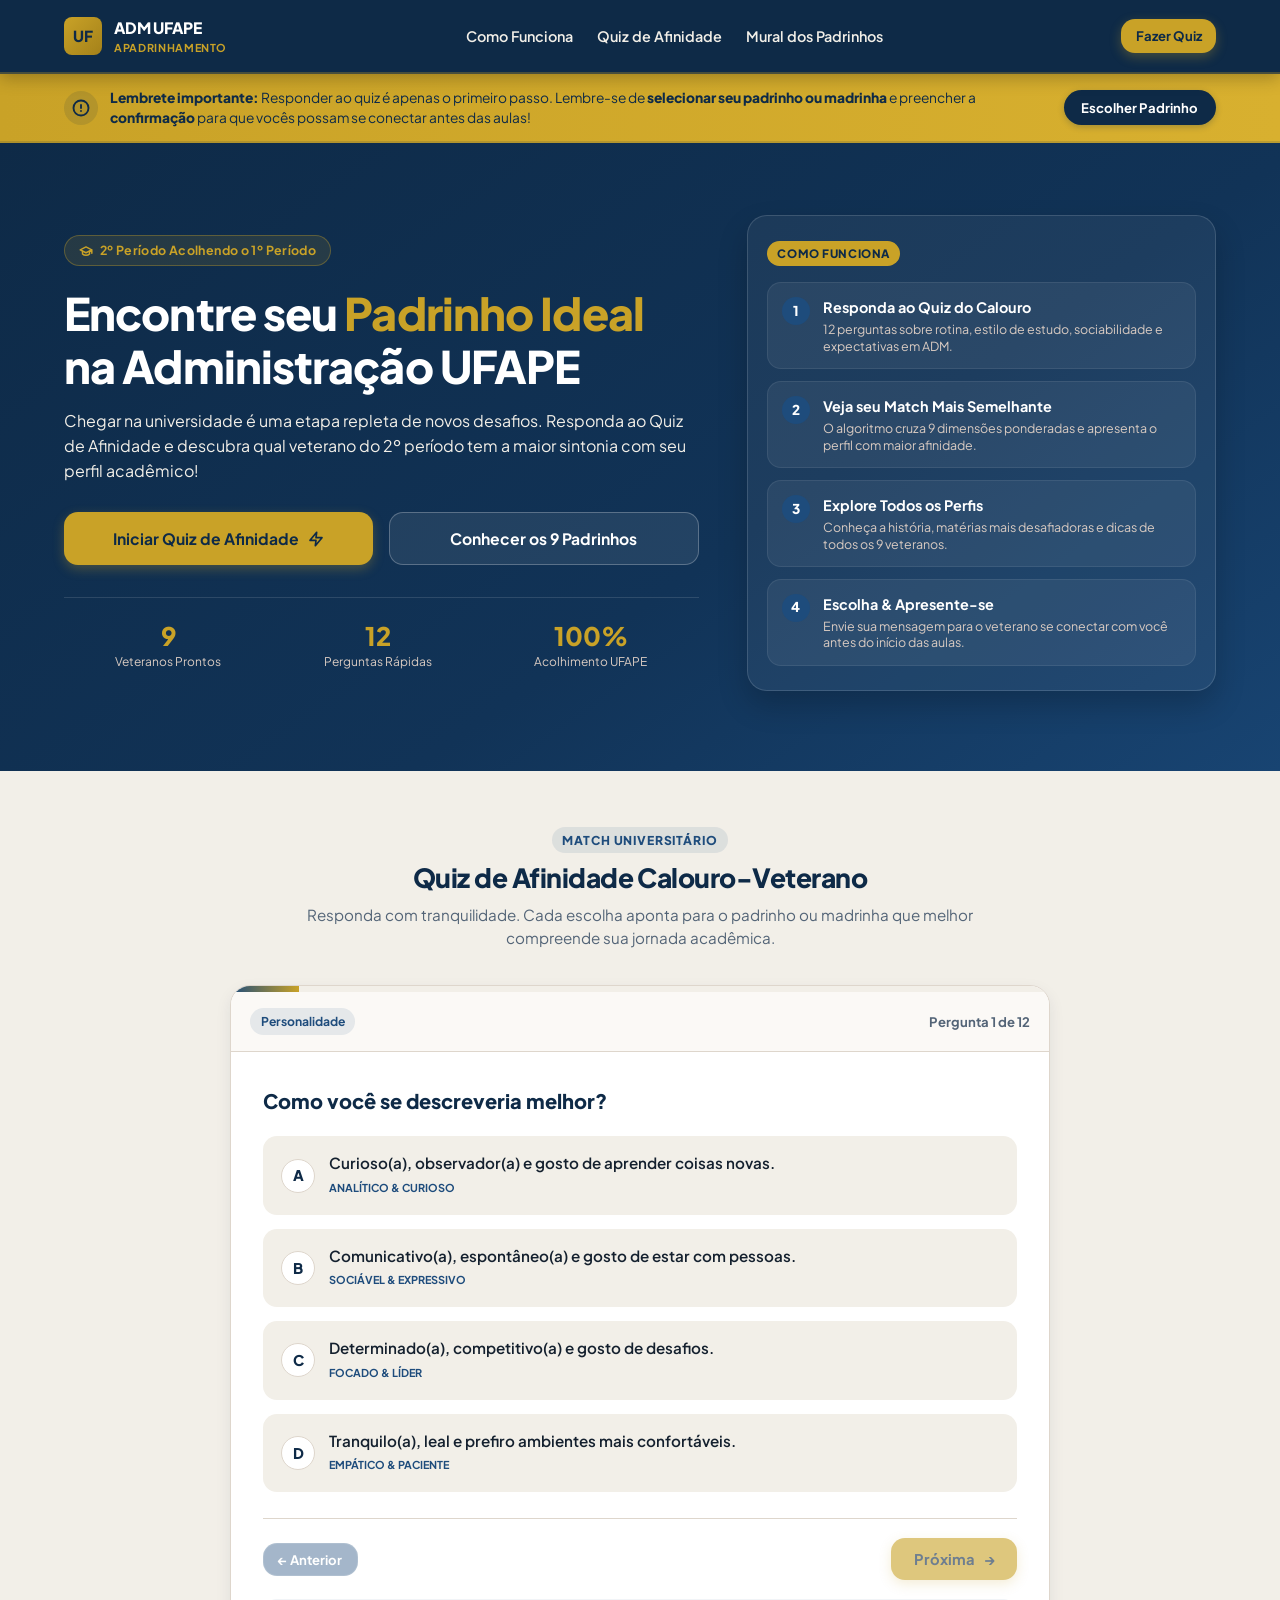
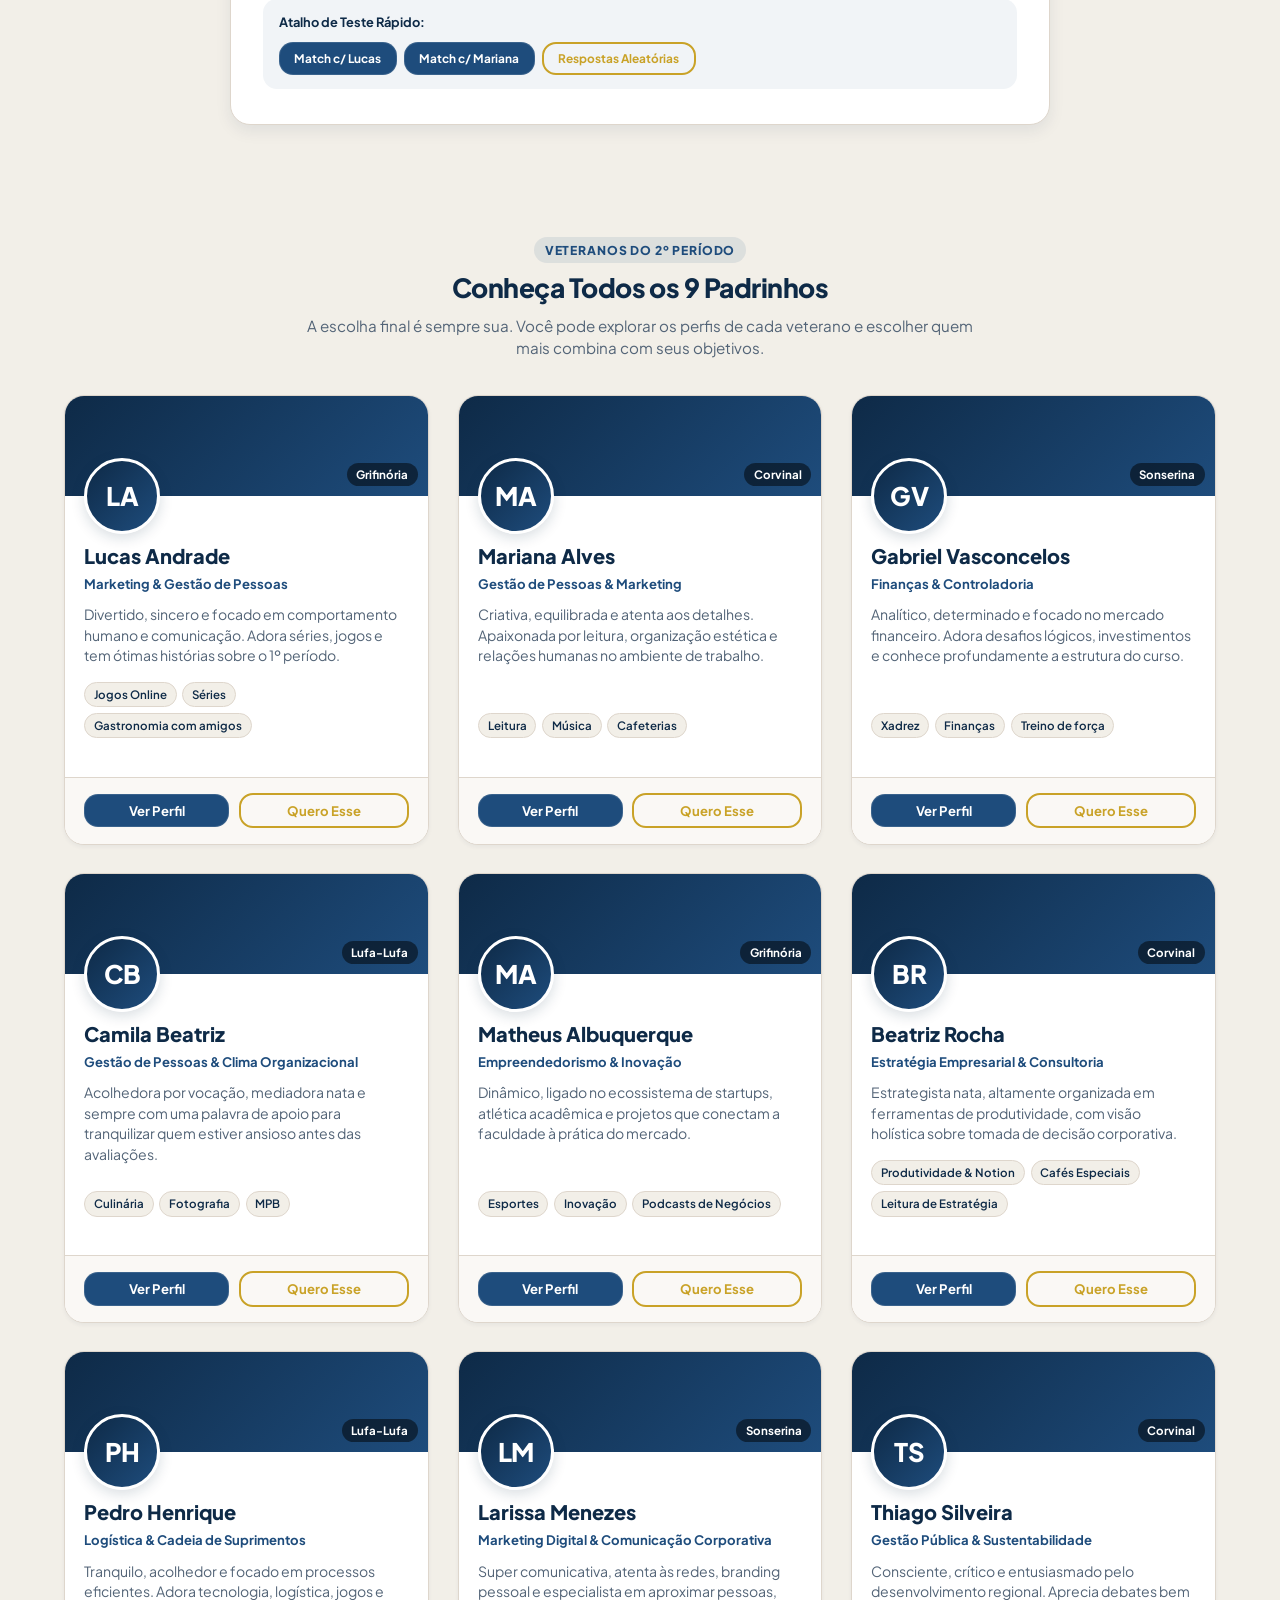
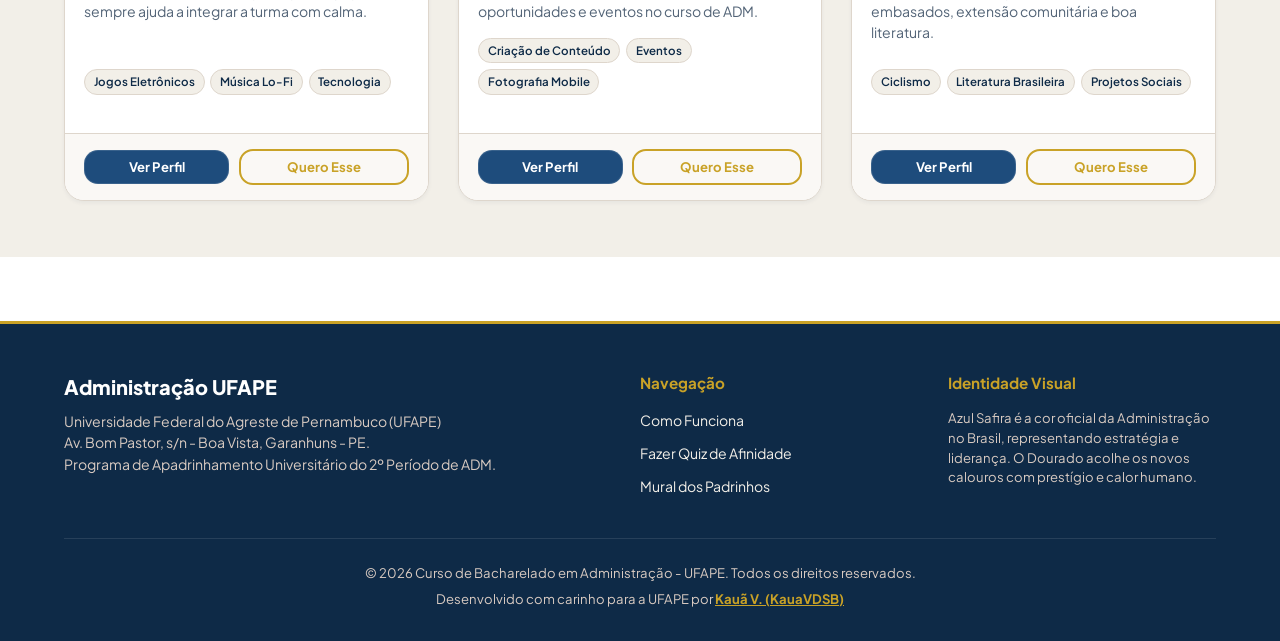
==== index.html @ 1abd284b "fix(frontend): corrigir import de dados, resiliência offline e inicialização do app" ====
<!DOCTYPE html>
<html lang="pt-BR">
<head>
  <meta charset="UTF-8">
  <meta name="viewport" content="width=device-width, initial-scale=1.0, maximum-scale=5.0">
  <title>Apadrinhamento Universitário | ADM UFAPE</title>
  
  <!-- Google Fonts: Plus Jakarta Sans -->
  <link rel="preconnect" href="https://fonts.googleapis.com">
  <link rel="preconnect" href="https://fonts.gstatic.com" crossorigin>
  <link href="https://fonts.googleapis.com/css2?family=Plus+Jakarta+Sans:wght@400;500;600;700;800&display=swap" rel="stylesheet">
  
  <!-- CSS Oficial Mobile First -->
  <link rel="stylesheet" href="css/styles.css">
  <link rel="icon" href="data:image/svg+xml,<svg xmlns=%22http://www.w3.org/2000/svg%22 viewBox=%220 0 100 100%22><circle cx=%2250%22 cy=%2250%22 r=%2245%22 fill=%22%230E2A47%22/><text x=%2250%22 y=%2260%22 font-family=%22sans-serif%22 font-size=%2238%22 font-weight=%22bold%22 fill=%22%23C9A227%22 text-anchor=%22middle%22>ADM</text></svg>">
</head>
<body>

  <!-- =========================================================================
       HEADER / NAVBAR
       ========================================================================= -->
  <header class="site-header">
    <div class="container navbar">
      <div class="brand-container">
        <div class="brand-badge">UF</div>
        <div class="brand-info">
          <span class="brand-title">ADM UFAPE</span>
          <span class="brand-tag">Apadrinhamento</span>
        </div>
      </div>

      <ul class="nav-links">
        <li><a href="#como-funciona" class="nav-link">Como Funciona</a></li>
        <li><a href="#quiz-section" class="nav-link">Quiz de Afinidade</a></li>
        <li><a href="#mural-padrinhos" class="nav-link">Mural dos Padrinhos</a></li>
      </ul>

      <div class="nav-actions">
        <a href="#quiz-section" class="btn btn-primary btn-sm">Fazer Quiz</a>
      </div>
    </div>
  </header>

  <!-- =========================================================================
       LEMBRETE IMPORTANTE NO INÍCIO DO SITE
       ========================================================================= -->
  <aside class="calouro-reminder-bar" aria-label="Lembrete importante">
    <div class="container reminder-container">
      <div class="reminder-content-group">
        <div class="reminder-icon-badge">
          <svg width="18" height="18" viewBox="0 0 24 24" fill="none" stroke="currentColor" stroke-width="2.5" stroke-linecap="round" stroke-linejoin="round"><circle cx="12" cy="12" r="10"/><line x1="12" y1="8" x2="12" y2="12"/><line x1="12" y1="16" x2="12.01" y2="16"/></svg>
        </div>
        <div class="reminder-text">
          <strong>Lembrete importante:</strong> Responder ao quiz é apenas o primeiro passo. Lembre-se de <strong>selecionar seu padrinho ou madrinha</strong> e preencher a <strong>confirmação</strong> para que vocês possam se conectar antes das aulas!
        </div>
      </div>
      <a href="#mural-padrinhos" class="reminder-action-btn">Escolher Padrinho</a>
    </div>
  </aside>

  <!-- =========================================================================
       HERO SECTION
       ========================================================================= -->
  <section class="hero-section" id="como-funciona">
    <div class="container hero-grid">
      <div class="hero-content">
        <div class="hero-pill">
          <svg width="14" height="14" viewBox="0 0 24 24" fill="none" stroke="currentColor" stroke-width="2.5" stroke-linecap="round" stroke-linejoin="round"><path d="M22 10v6M2 10l10-5 10 5-10 5z"/><path d="M6 12v5c3 3 9 3 12 0v-5"/></svg>
          <span>2º Período Acolhendo o 1º Período</span>
        </div>

        <!-- Banner com respiro quando houver padrinho selecionado -->
        <div id="hero-selected-banner" class="hero-selected-banner">
          <div class="hero-selected-info">
            <div id="hero-selected-avatar" class="monogram-avatar avatar-mini">LA</div>
            <div class="hero-selected-text">
              Padrinho Escolhido: <strong id="hero-selected-name">Lucas Andrade</strong>
            </div>
          </div>
          <a href="#selection-section" id="btn-hero-view-presentation" class="btn btn-sm btn-primary">Ver Apresentação</a>
        </div>

        <h1 class="hero-title">
          Encontre seu <span class="text-gold">Padrinho Ideal</span> na Administração UFAPE
        </h1>
        <p class="hero-subtitle">
          Chegar na universidade é uma etapa repleta de novos desafios. Responda ao Quiz de Afinidade e descubra qual veterano do 2º período tem a maior sintonia com seu perfil acadêmico!
        </p>

        <div class="hero-ctas">
          <a href="#quiz-section" class="btn btn-primary btn-lg btn-block-mobile">
            <span>Iniciar Quiz de Afinidade</span>
            <svg width="16" height="16" viewBox="0 0 24 24" fill="none" stroke="currentColor" stroke-width="2.5" stroke-linecap="round" stroke-linejoin="round"><polygon points="13 2 3 14 12 14 11 22 21 10 12 10 13 2"/></svg>
          </a>
          <a href="#mural-padrinhos" class="btn btn-ghost-white btn-lg btn-block-mobile">
            <span>Conhecer os 9 Padrinhos</span>
          </a>
        </div>

        <div class="hero-stats">
          <div class="stat-item">
            <span class="stat-value">9</span>
            <span class="stat-label">Veteranos Prontos</span>
          </div>
          <div class="stat-item">
            <span class="stat-value">12</span>
            <span class="stat-label">Perguntas Rápidas</span>
          </div>
          <div class="stat-item">
            <span class="stat-value">100%</span>
            <span class="stat-label">Acolhimento UFAPE</span>
          </div>
        </div>
      </div>

      <!-- Card Visual Interativo com círculos perfeitos -->
      <div class="hero-visual-card">
        <div class="visual-badge">Como Funciona</div>

        <div class="step-card-mini">
          <div class="step-num">1</div>
          <div class="step-info">
            <h4>Responda ao Quiz do Calouro</h4>
            <p>12 perguntas sobre rotina, estilo de estudo, sociabilidade e expectativas em ADM.</p>
          </div>
        </div>

        <div class="step-card-mini">
          <div class="step-num">2</div>
          <div class="step-info">
            <h4>Veja seu Match Mais Semelhante</h4>
            <p>O algoritmo cruza 9 dimensões ponderadas e apresenta o perfil com maior afinidade.</p>
          </div>
        </div>

        <div class="step-card-mini">
          <div class="step-num">3</div>
          <div class="step-info">
            <h4>Explore Todos os Perfis</h4>
            <p>Conheça a história, matérias mais desafiadoras e dicas de todos os 9 veteranos.</p>
          </div>
        </div>

        <div class="step-card-mini">
          <div class="step-num">4</div>
          <div class="step-info">
            <h4>Escolha & Apresente-se</h4>
            <p>Envie sua mensagem para o veterano se conectar com você antes do início das aulas.</p>
          </div>
        </div>
      </div>
    </div>
  </section>

  <!-- =========================================================================
       QUIZ SECTION
       ========================================================================= -->
  <section class="section bg-swan" id="quiz-section">
    <div class="container">
      <div class="section-header">
        <span class="section-tag">Match Universitário</span>
        <h2 class="section-title">Quiz de Afinidade Calouro-Veterano</h2>
        <p class="section-desc">
          Responda com tranquilidade. Cada escolha aponta para o padrinho ou madrinha que melhor compreende sua jornada acadêmica.
        </p>
      </div>

      <div class="quiz-wrapper">
        <!-- Barra de Progresso -->
        <div class="quiz-progress-bar">
          <div id="quiz-progress-fill" class="quiz-progress-fill"></div>
        </div>

        <div class="quiz-header-bar">
          <div id="quiz-category-tag" class="quiz-category-tag">Categoria</div>
          <div id="quiz-step-counter" class="quiz-step-counter">Pergunta 1 de 12</div>
        </div>

        <div class="quiz-body">
          <h3 id="quiz-question-title" class="quiz-question-title">Carregando pergunta...</h3>

          <div id="quiz-options-grid" class="quiz-options-grid">
            <!-- As opções de A a F são injetadas dinamicamente -->
          </div>

          <div class="quiz-footer">
            <button id="btn-prev-question" class="btn btn-secondary btn-sm" disabled>
              ← Anterior
            </button>
            <button id="btn-next-question" class="btn btn-primary" disabled>
              <span>Próxima</span> →
            </button>
          </div>

          <!-- Barra de Atalho / Demonstração Rápida para o Protótipo -->
          <div class="quiz-demo-helper">
            <div style="font-weight: 700; color: var(--royal-navy);">Atalho de Teste Rápido:</div>
            <div style="display: flex; gap: 0.45rem; flex-wrap: wrap;">
              <button id="demo-lucas-btn" class="btn btn-secondary btn-sm" style="font-size: 0.74rem;">
                Match c/ Lucas
              </button>
              <button id="demo-mariana-btn" class="btn btn-secondary btn-sm" style="font-size: 0.74rem;">
                Match c/ Mariana
              </button>
              <button id="demo-random-btn" class="btn btn-outline btn-sm" style="font-size: 0.74rem;">
                Respostas Aleatórias
              </button>
            </div>
          </div>
        </div>
      </div>
    </div>
  </section>

  <!-- =========================================================================
       MATCH RESULT SECTION (CORRIGIDO PARA NÃO VAZAR NO MOBILE)
       ========================================================================= -->
  <section class="section bg-white match-result-container" id="match-result-section">
    <div class="container">
      <div class="section-header">
        <span class="section-tag" style="background-color: rgba(201, 162, 39, 0.15); color: #9c7a10;">
          Resultado do Quiz
        </span>
        <h2 class="section-title">Seu Padrinho Ideal</h2>
        <p class="section-desc">
          Veterano com maior índice de afinidade calculado com base nas suas respostas!
        </p>
      </div>

      <!-- Card do Campeão de Match -->
      <div class="match-champion-card">
        <div class="champion-crown-badge">
          <svg width="14" height="14" viewBox="0 0 24 24" fill="none" stroke="currentColor" stroke-width="2.5" stroke-linecap="round" stroke-linejoin="round"><path d="M2 4l3 12h14l3-12-6 7-4-7-4 7-6-7zm3 16h14"/></svg>
          <span>Maior Afinidade</span>
        </div>

        <div class="champion-grid">
          <div class="champion-photo-col">
            <!-- Monograma com Iniciais e Círculo Perfeito -->
            <div id="champion-avatar-initials" class="monogram-avatar avatar-champion">
              LA
            </div>
            <div id="champion-hogwarts" class="champion-hogwarts-badge">Grifinória</div>
          </div>

          <div class="champion-details-col">
            <div class="match-score-badge">
              <span>Compatibilidade:</span>
              <span id="champion-score">94%</span>
            </div>
            <h3 id="champion-name" class="champion-name">Lucas Andrade</h3>
            <div id="champion-focus" class="champion-focus">Marketing & Gestão de Pessoas</div>

            <div id="champion-quote" class="champion-quote">
              "Frase marcante do padrinho sobre a vida universitária."
            </div>

            <div style="font-size: 0.9rem; font-weight: 800; color: var(--royal-navy); margin-bottom: 0.6rem; align-self: flex-start;">
              Pontos em comum identificados:
            </div>
            <ul id="affinity-reasons-list" class="affinity-reasons-list">
              <!-- Preenchido via JS -->
            </ul>

            <div class="champion-actions">
              <button id="btn-champion-choose" class="btn btn-primary btn-lg btn-block-mobile">
                <span>Escolher como Meu Padrinho</span>
                <svg width="16" height="16" viewBox="0 0 24 24" fill="none" stroke="currentColor" stroke-width="2.5" stroke-linecap="round" stroke-linejoin="round"><path d="M16 21v-2a4 4 0 0 0-4-4H6a4 4 0 0 0-4 4v2"/><circle cx="9" cy="7" r="4"/><path d="M22 21v-2a4 4 0 0 0-3-3.87"/><path d="M16 3.13a4 4 0 0 1 0 7.75"/></svg>
              </button>
              <button id="btn-champion-profile" class="btn btn-secondary btn-lg btn-block-mobile">
                <span>Ver Perfil</span>
                <svg width="16" height="16" viewBox="0 0 24 24" fill="none" stroke="currentColor" stroke-width="2.5" stroke-linecap="round" stroke-linejoin="round"><circle cx="11" cy="11" r="8"/><line x1="21" y1="21" x2="16.65" y2="16.65"/></svg>
              </button>
              <a href="#mural-padrinhos" class="btn btn-outline btn-lg btn-block-mobile">
                <span>Ver Outros Padrinhos</span>
              </a>
            </div>
          </div>
        </div>
      </div>

      <!-- Mini Ranking dos Outros Veteranos -->
      <div style="max-width: 820px; margin: 0 auto; background: var(--swan-offwhite); padding: 1.5rem 1.2rem; border-radius: var(--radius-lg); border: 1px solid var(--border-subtle);">
        <div style="display: flex; align-items: center; justify-content: space-between; margin-bottom: 1rem; flex-wrap: wrap; gap: 0.5rem;">
          <h4 style="font-size: 1rem; font-weight: 800; color: var(--royal-navy);">
            Outros Veteranos Compatíveis:
          </h4>
          <button id="btn-reset-quiz" class="btn btn-sm btn-outline" style="font-size: 0.78rem;">
            Refazer Quiz
          </button>
        </div>
        <div id="mini-ranking-list">
          <!-- Preenchido via JS -->
        </div>
      </div>
    </div>
  </section>

  <!-- =========================================================================
       MURAL DE TODOS OS 9 PADRINHOS
       ========================================================================= -->
  <section class="section padrinhos-directory-section" id="mural-padrinhos">
    <div class="container">
      <div class="section-header">
        <span class="section-tag">Veteranos do 2º Período</span>
        <h2 class="section-title">Conheça Todos os 9 Padrinhos</h2>
        <p class="section-desc">
          A escolha final é sempre sua. Você pode explorar os perfis de cada veterano e escolher quem mais combina com seus objetivos.
        </p>
      </div>

      <!-- Grid dos Padrinhos -->
      <div id="padrinhos-grid" class="padrinhos-grid">
        <!-- Renderizado dinamicamente pelo JS -->
      </div>
    </div>
  </section>

  <!-- =========================================================================
       SELEÇÃO & APRESENTAÇÃO DO CALOURO (FORMULÁRIO SEM CONFLITO DE STICKY)
       ========================================================================= -->
  <section class="section selection-section" id="selection-section" style="display: none;">
    <div class="container">
      <div class="section-header">
        <span class="section-tag">Apresentação</span>
        <h2 class="section-title" id="form-calouro-heading">Apresente-se para Seu Padrinho</h2>
        <p class="section-desc">
          Conte um pouco sobre você para que seu veterano te conheça antes mesmo do início das aulas no campus da UFAPE!
        </p>
      </div>

      <div class="selection-grid">
        <!-- Card Resumo do Padrinho Selecionado (Estático no Mobile para não cobrir nada) -->
        <div class="chosen-mentor-summary-card" id="chosen-mentor-card">
          <span class="text-gold" style="font-weight: 800; font-size: 0.78rem; text-transform: uppercase;">
            Veterano(a) Escolhido(a)
          </span>
          <div class="chosen-avatar-box">
            <div id="chosen-mentor-avatar" class="monogram-avatar avatar-chosen">
              LA
            </div>
          </div>
          <h3 id="chosen-mentor-name" style="font-size: 1.35rem; color: var(--royal-navy); font-weight: 800; margin-bottom: 0.2rem;">
            Nome
          </h3>
          <p id="chosen-mentor-area" style="color: var(--sapphire-blue); font-weight: 700; font-size: 0.85rem; margin-bottom: 1rem;">
            Área
          </p>
          <div style="background: var(--pure-white); padding: 0.85rem; border-radius: var(--radius-md); font-size: 0.82rem; color: var(--text-muted); line-height: 1.4; border: 1px solid var(--border-subtle);">
            "Vamos caminhar juntos pelo primeiro período! Vou te ajudar com matérias, horários e dicas práticas do campus."
          </div>
          <a href="#mural-padrinhos" style="display: inline-block; margin-top: 1rem; font-size: 0.82rem; color: var(--sapphire-blue); font-weight: 700;">
            ← Escolher outro veterano
          </a>
        </div>

        <!-- Formulário Completo do Calouro (5 Seções Oficiais) -->
        <div class="form-card">
          <form id="calouro-presentation-form" class="calouro-presentation-form">
            
            <!-- SEÇÃO 1: SOBRE VOCÊ -->
            <div class="form-section-card">
              <div class="form-section-header">
                <span class="form-section-badge">1</span>
                <div>
                  <h4 class="form-section-title">Sobre Você</h4>
                  <p class="form-section-sub">Queremos te conhecer melhor antes de começarem as aulas</p>
                </div>
              </div>

              <div class="form-group">
                <label class="form-label" for="calouro-nome">Qual é o seu nome completo? <span class="req">*</span></label>
                <input type="text" id="calouro-nome" name="nome" class="form-input" placeholder="Ex: Ana Luísa Soares" required autocomplete="name">
              </div>

              <div class="form-group">
                <label class="form-label" for="calouro-animacao">O que mais te deixou animado(a) quando soube que tinha entrado no curso? <span class="req">*</span></label>
                <textarea id="calouro-animacao" name="animacao" class="form-textarea" rows="2" placeholder="Conte o que sentiu e o que te motivou..." required></textarea>
              </div>

              <div class="form-group">
                <label class="form-label" for="calouro-sobre-voce">O que você gostaria que seu futuro padrinho/madrinha soubesse sobre você? <span class="req">*</span></label>
                <textarea id="calouro-sobre-voce" name="sobreVoce" class="form-textarea" rows="2" placeholder="Seus hábitos, jeito de ser, interesses ou o que considerar importante..." required></textarea>
              </div>
            </div>

            <!-- SEÇÃO 2: O COMEÇO DA FACULDADE -->
            <div class="form-section-card">
              <div class="form-section-header">
                <span class="form-section-badge">2</span>
                <div>
                  <h4 class="form-section-title">O Começo da Faculdade</h4>
                  <p class="form-section-sub">Suas expectativas e afinidades com o curso</p>
                </div>
              </div>

              <div class="form-group">
                <label class="form-label" for="calouro-expectativa-periodo">Qual é a sua maior expectativa para o primeiro período? <span class="req">*</span></label>
                <textarea id="calouro-expectativa-periodo" name="expectativaPeriodo" class="form-textarea" rows="2" placeholder="Ex: Fazer amizades, entender a dinâmica das aulas, me organizar..." required></textarea>
              </div>

              <div class="form-group">
                <label class="form-label">Você acha que vai se identificar mais com quais matérias? <span class="req">*</span></label>
                <div class="form-radio-group">
                  <label class="form-radio-card">
                    <input type="radio" name="afinidadeMaterias" value="exatas" required>
                    <span>Exatas (Matemática Financeira, Cálculo, Estatística)</span>
                  </label>
                  <label class="form-radio-card">
                    <input type="radio" name="afinidadeMaterias" value="humanas_gestao">
                    <span>Humanas e Gestão (Teorias da Administração, Comportamento, Liderança)</span>
                  </label>
                  <label class="form-radio-card">
                    <input type="radio" name="afinidadeMaterias" value="ambos">
                    <span>Curiosidade e interesse por ambos os lados</span>
                  </label>
                </div>
              </div>

              <div class="form-group">
                <label class="form-label" for="calouro-area-interesse">Tem alguma área da Administração que já desperta seu interesse? <span class="hint-text">(Não precisa saber ainda!)</span></label>
                <input type="text" id="calouro-area-interesse" name="areaInteresse" class="form-input" placeholder="Ex: Finanças, Marketing, Recursos Humanos, Empreendedorismo ou 'Ainda descobrindo'">
              </div>
            </div>

            <!-- SEÇÃO 3: SOBRE SEU PADRINHO / MADRINHA -->
            <div class="form-section-card">
              <div class="form-section-header">
                <span class="form-section-badge">3</span>
                <div>
                  <h4 class="form-section-title">Sobre seu Padrinho / Madrinha</h4>
                  <p class="form-section-sub">Apoio mútuo e integração na vida acadêmica</p>
                </div>
              </div>

              <div class="form-group">
                <label class="form-label" for="calouro-expectativa-mentor">O que você espera do seu padrinho/madrinha durante esse início? <span class="req">*</span></label>
                <textarea id="calouro-expectativa-mentor" name="expectativaMentor" class="form-textarea" rows="2" placeholder="Ex: Um acolhimento tranquilo, tirar dúvidas sem vergonha e ter um ponto de apoio..." required></textarea>
              </div>

              <div class="form-group">
                <label class="form-label">Qual é o foco principal de suporte que você busca? <span class="req">*</span></label>
                <div class="form-radio-group">
                  <label class="form-radio-card">
                    <input type="radio" name="tipoApoio" value="academicas" required>
                    <span>Dúvidas acadêmicas (matérias, provas, professores e rotina de estudos)</span>
                  </label>
                  <label class="form-radio-card">
                    <input type="radio" name="tipoApoio" value="vida_universitaria">
                    <span>Conversar sobre vida universitária, convivência no campus e dicas práticas</span>
                  </label>
                  <label class="form-radio-card">
                    <input type="radio" name="tipoApoio" value="ambos">
                    <span>Ambos (parceria tanto acadêmica quanto na vida universitária)</span>
                  </label>
                </div>
              </div>

              <div class="form-group">
                <label class="form-label" for="calouro-assuntos-ajuda">Em quais assuntos você gostaria de receber ajuda? <span class="req">*</span></label>
                <input type="text" id="calouro-assuntos-ajuda" name="assuntosAjuda" class="form-input" placeholder="Ex: matérias, organização, professores, rotina, trabalhos, provas..." required>
              </div>

              <div class="form-group">
                <label class="form-label" for="calouro-aprender-mentor">Tem alguma coisa que você gostaria de aprender com seu padrinho/madrinha?</label>
                <input type="text" id="calouro-aprender-mentor" name="aprenderMentor" class="form-input" placeholder="Ex: Como lidar com prazos, como aproveitar projetos de extensão...">
              </div>

              <div class="form-group">
                <label class="form-label" for="calouro-mensagem">Se pudesse deixar uma mensagem antes de conhecê-lo(a), o que diria? <span class="req">*</span></label>
                <textarea id="calouro-mensagem" name="mensagem" class="form-textarea" rows="3" placeholder="Deixe um recado com suas próprias palavras para seu padrinho/madrinha..." required></textarea>
              </div>
            </div>

            <!-- SEÇÃO 4: CONTATO -->
            <div class="form-section-card">
              <div class="form-section-header">
                <span class="form-section-badge">4</span>
                <div>
                  <h4 class="form-section-title">Contato & Comunicação</h4>
                  <p class="form-section-sub">Por onde seu padrinho/madrinha entrará em contato com você</p>
                </div>
              </div>

              <div class="form-group">
                <label class="form-label">Por onde você prefere conversar? <span class="req">*</span></label>
                <div class="form-radio-group">
                  <label class="form-radio-card">
                    <input type="radio" name="canalPreferido" value="whatsapp" checked required>
                    <span>WhatsApp</span>
                  </label>
                  <label class="form-radio-card">
                    <input type="radio" name="canalPreferido" value="instagram">
                    <span>Instagram</span>
                  </label>
                  <label class="form-radio-card">
                    <input type="radio" name="canalPreferido" value="tanto_faz">
                    <span>Tanto faz</span>
                  </label>
                </div>
              </div>

              <div class="form-row">
                <div class="form-group">
                  <label class="form-label" for="calouro-whatsapp">Seu WhatsApp (com DDD) <span class="req">*</span></label>
                  <input type="tel" id="calouro-whatsapp" name="whatsapp" class="form-input" placeholder="(87) 99999-9999" required autocomplete="tel">
                </div>

                <div class="form-group">
                  <label class="form-label" for="calouro-instagram">Instagram (@)</label>
                  <input type="text" id="calouro-instagram" name="instagram" class="form-input" placeholder="@seu.perfil">
                </div>
              </div>
            </div>

            <!-- SEÇÃO 5: ESPAÇO LIVRE -->
            <div class="form-section-card">
              <div class="form-section-header">
                <span class="form-section-badge">5</span>
                <div>
                  <h4 class="form-section-title">Espaço Livre</h4>
                  <p class="form-section-sub">Dúvidas, comentários ou curiosidades adicionais</p>
                </div>
              </div>

              <div class="form-group">
                <label class="form-label" for="calouro-espaco-livre">Tem algo que você gostaria de contar ou perguntar que não apareceu antes?</label>
                <textarea id="calouro-espaco-livre" name="espacoLivre" class="form-textarea" rows="2" placeholder="Fique à vontade para escrever o que quiser..."></textarea>
              </div>
            </div>

            <!-- Botão de Confirmação com Estado de Loading -->
            <div class="form-submit-container">
              <button type="submit" id="btn-submit-apadrinhamento" class="btn btn-primary btn-lg btn-block-mobile">
                <span id="btn-submit-text">Confirmar Escolha de Padrinho</span>
                <svg id="btn-submit-icon" width="18" height="18" viewBox="0 0 24 24" fill="none" stroke="currentColor" stroke-width="2.5" stroke-linecap="round" stroke-linejoin="round"><path d="M5 12h14"/><path d="m12 5 7 7-7 7"/></svg>
              </button>
            </div>
          </form>
        </div>
      </div>
    </div>
  </section>

  <!-- =========================================================================
       CARTÃO DE CONEXÃO & COMPARTILHAMENTO
       ========================================================================= -->
  <section class="section bg-white" style="padding: 2rem 0;">
    <div class="container">
      <div id="connection-success-card" class="card-connection-success">
        <div class="success-badge-icon">
          <svg width="28" height="28" viewBox="0 0 24 24" fill="none" stroke="currentColor" stroke-width="3" stroke-linecap="round" stroke-linejoin="round"><polyline points="20 6 9 17 4 12"/></svg>
        </div>
        <span class="text-gold" style="font-weight: 800; font-size: 0.82rem; text-transform: uppercase; letter-spacing: 0.08em;">
          Apadrinhamento Confirmado!
        </span>
        <h2 style="font-size: 1.85rem; color: var(--royal-navy); font-weight: 800; margin: 0.6rem 0 0.8rem 0;">
          Parabéns, <span id="success-calouro-name" class="text-gold">Calouro</span>!
        </h2>
        <p style="font-size: 0.95rem; color: var(--text-muted); line-height: 1.55; max-width: 540px; margin: 0 auto 1.8rem auto;">
          Você agora está oficialmente conectado(a) com <strong id="success-mentor-name" style="color: var(--royal-navy);">Padrinho</strong> no 2º período de Administração da UFAPE.
        </p>

        <div style="display: flex; flex-direction: column; gap: 0.75rem;">
          <a id="btn-whatsapp-share" href="#" target="_blank" rel="noopener noreferrer" class="btn btn-primary btn-lg btn-block-mobile" style="background-color: #25D366; color: #fff;">
            <span>Mandar Mensagem no WhatsApp</span>
            <svg width="18" height="18" viewBox="0 0 24 24" fill="currentColor"><path d="M12.031 6.172c-3.181 0-5.767 2.586-5.768 5.766-.001 1.298.38 2.27 1.019 3.287l-.582 2.128 2.182-.573c.978.58 1.911.928 3.145.929 3.178 0 5.767-2.587 5.768-5.766.001-3.187-2.575-5.77-5.764-5.771zm3.392 8.244c-.144.405-.837.774-1.17.824-.299.045-.677.063-1.092-.069-.252-.08-.575-.187-.988-.365-1.739-.751-2.874-2.502-2.961-2.617-.087-.116-.708-.94-.708-1.793s.448-1.273.607-1.446c.159-.173.346-.217.462-.217l.332.006c.106.005.249-.04.39.298.144.347.491 1.2.534 1.287.043.087.072.188.014.304-.058.116-.087.188-.173.289l-.26.304c-.087.086-.177.18-.076.354.101.174.449.741.964 1.201.662.591 1.221.774 1.394.86s.275.072.376-.043c.101-.116.433-.506.549-.68.116-.173.231-.145.39-.087s1.011.477 1.184.564.289.13.332.202c.045.072.045.419-.099.824z"/></svg>
          </a>
          <a href="#mural-padrinhos" class="btn btn-outline btn-lg btn-block-mobile">
            <span>Explorar Outros Perfis</span>
          </a>
        </div>
      </div>
    </div>
  </section>

  <!-- =========================================================================
       MODAL DE PERFIL COMPLETO DO PADRINHO (COM ABAS ROLÁVEIS E SEM APERTO)
       ========================================================================= -->
  <div id="profile-modal" class="modal-overlay">
    <div class="modal-dialog">
      <div class="modal-header">
        <div style="display: flex; align-items: center; gap: 0.75rem;">
          <div id="modal-avatar" class="monogram-avatar avatar-modal">LA</div>
          <div>
            <h3 id="modal-title" style="font-size: 1.15rem; font-weight: 800; margin: 0; color: #fff;">Nome Padrinho</h3>
            <span id="modal-periodo" style="font-size: 0.78rem; color: var(--warm-gold); font-weight: 600;">2º Período • ADM</span>
          </div>
        </div>
        <button id="modal-close-btn" class="modal-close-btn" aria-label="Fechar">✕</button>
      </div>

      <!-- Abas do Modal amplas e legíveis -->
      <div class="modal-tabs-nav">
        <button class="modal-tab-btn active" data-tab="conhecer">
          <svg width="14" height="14" viewBox="0 0 24 24" fill="none" stroke="currentColor" stroke-width="2.5"><path d="M20 21v-2a4 4 0 0 0-4-4H8a4 4 0 0 0-4 4v2"/><circle cx="12" cy="7" r="4"/></svg>
          <span>Para Conhecer Você</span>
        </button>
        <button class="modal-tab-btn" data-tab="experiencia">
          <svg width="14" height="14" viewBox="0 0 24 24" fill="none" stroke="currentColor" stroke-width="2.5"><path d="M4 19.5A2.5 2.5 0 0 1 6.5 17H20"/><path d="M6.5 2H20v20H6.5A2.5 2.5 0 0 1 4 19.5v-15A2.5 2.5 0 0 1 6.5 2z"/></svg>
          <span>Experiência no Curso</span>
        </button>
        <button class="modal-tab-btn" data-tab="vida">
          <svg width="14" height="14" viewBox="0 0 24 24" fill="none" stroke="currentColor" stroke-width="2.5"><circle cx="12" cy="12" r="10"/><path d="M12 6v6l4 2"/></svg>
          <span>Vida Universitária</span>
        </button>
      </div>

      <div id="modal-body-content" class="modal-body">
        <!-- Injetado dinamicamente com base na aba ativa -->
      </div>

      <div class="modal-footer">
        <button class="btn btn-secondary btn-sm" onclick="window.app.closeProfileModal()">Fechar</button>
        <button id="btn-modal-choose" class="btn btn-primary btn-sm">
          <span>Escolher este Padrinho</span>
        </button>
      </div>
    </div>
  </div>

  <!-- =========================================================================
       FOOTER COM CRÉDITOS DO KAUÃ
       ========================================================================= -->
  <footer class="site-footer">
    <div class="container">
      <div class="footer-grid">
        <div class="footer-brand">
          <h3>Administração UFAPE</h3>
          <p>
            Universidade Federal do Agreste de Pernambuco (UFAPE)<br>
            Av. Bom Pastor, s/n - Boa Vista, Garanhuns - PE.<br>
            Programa de Apadrinhamento Universitário do 2º Período de ADM.
          </p>
        </div>

        <div class="footer-col">
          <h4>Navegação</h4>
          <ul class="footer-links">
            <li><a href="#como-funciona">Como Funciona</a></li>
            <li><a href="#quiz-section">Fazer Quiz de Afinidade</a></li>
            <li><a href="#mural-padrinhos">Mural dos Padrinhos</a></li>
          </ul>
        </div>

        <div class="footer-col">
          <h4>Identidade Visual</h4>
          <p style="font-size: 0.82rem; color: var(--shellstone); line-height: 1.5;">
            Azul Safira é a cor oficial da Administração no Brasil, representando estratégia e liderança. O Dourado acolhe os novos calouros com prestígio e calor humano.
          </p>
        </div>
      </div>

      <div class="footer-bottom">
        <div>© 2026 Curso de Bacharelado em Administração - UFAPE. Todos os direitos reservados.</div>
        <div>
          Desenvolvido com carinho para a UFAPE por 
          <a href="https://github.com/KauaVDSB" target="_blank" rel="noopener noreferrer" class="developer-credit-link">
            Kauã V. (KauaVDSB)
          </a>
        </div>
      </div>
    </div>
  </footer>

  <!-- Confetti (Carregamento local resiliente com fallback CDN) -->
  <script src="vendor/confetti.browser.min.js" onerror="this.onerror=null;this.src='https://cdn.jsdelivr.net/npm/canvas-confetti@1.9.3/dist/confetti.browser.min.js'"></script>

  <!-- Supabase JS Oficial (Carregamento local resiliente com fallback CDN) -->
  <script src="vendor/supabase.js" onerror="this.onerror=null;this.src='https://cdn.jsdelivr.net/npm/@supabase/supabase-js@2'"></script>

  <!-- Scripts do Projeto (Módulos ES6) -->
  <script type="module" src="js/data.js"></script>
  <script type="module" src="js/error-handler.js"></script>
  <script type="module" src="js/supabase-client.js"></script>
  <script type="module" src="js/quiz-engine.js"></script>
  <script type="module" src="js/app.js"></script>
</body>
</html>
---- css/styles.css ----
/* ==========================================================================
   PROGRAMA DE APADRINHAMENTO UNIVERSITÁRIO - ADM UFAPE
   Design System Mobile-First & Responsivo
   ========================================================================== */

:root {
  /* Paleta Oficial */
  --royal-navy: #0E2A47;
  --royal-navy-rgb: 14, 42, 71;
  --royal-navy-dark: #07192c;

  --sapphire-blue: #1E4C7C;
  --sapphire-blue-rgb: 30, 76, 124;
  --sapphire-blue-light: #2864a2;

  --warm-gold: #C9A227;
  --warm-gold-rgb: 201, 162, 39;
  --warm-gold-hover: #b38f1e;
  --warm-gold-light: #fef9e8;

  --swan-offwhite: #F2EFE8;
  --shellstone: #D9CBC2;
  --pure-white: #FFFFFF;

  /* Neutros e Tipografia */
  --text-main: #14202e;
  --text-muted: #536477;
  --text-light: #8899a6;
  --border-subtle: #ded6cc;

  /* Sombras e Elevações */
  --shadow-sm: 0 2px 4px rgba(14, 42, 71, 0.05);
  --shadow-md: 0 6px 16px rgba(14, 42, 71, 0.08);
  --shadow-lg: 0 14px 32px rgba(14, 42, 71, 0.12);
  --shadow-gold: 0 6px 20px rgba(201, 162, 39, 0.28);

  /* Dimensões e Raios */
  --radius-sm: 8px;
  --radius-md: 14px;
  --radius-lg: 20px;
  --radius-full: 9999px;
  --container-max: 1200px;
  --transition-fast: 0.2s cubic-bezier(0.4, 0, 0.2, 1);
  --transition-base: 0.3s cubic-bezier(0.4, 0, 0.2, 1);
}

/* Reset Global */
*, *::before, *::after {
  box-sizing: border-box;
  margin: 0;
  padding: 0;
}

html {
  scroll-behavior: smooth;
  font-family: 'Plus Jakarta Sans', system-ui, -apple-system, sans-serif;
  color: var(--text-main);
  background-color: var(--swan-offwhite);
  line-height: 1.5;
  -webkit-text-size-adjust: 100%;
}

body {
  min-height: 100vh;
  display: flex;
  flex-direction: column;
  overflow-x: hidden;
  width: 100%;
}

a {
  color: inherit;
  text-decoration: none;
}

button {
  font-family: inherit;
  cursor: pointer;
  border: none;
  background: none;
}

svg {
  display: inline-block;
  vertical-align: middle;
  flex-shrink: 0;
}

/* Utilitários de Layout Mobile-First */
.container {
  width: 100%;
  max-width: var(--container-max);
  margin: 0 auto;
  padding: 0 1rem;
}

.text-gold {
  color: var(--warm-gold);
}

.bg-swan {
  background-color: var(--swan-offwhite);
}

.bg-white {
  background-color: var(--pure-white);
}

/* ==========================================================================
   AVATARES EM MONOGRAMA (SUBSTITUIÇÃO DE FOTOS)
   ========================================================================== */
.monogram-avatar {
  display: flex;
  align-items: center;
  justify-content: center;
  background: linear-gradient(135deg, var(--royal-navy) 0%, var(--sapphire-blue) 100%);
  color: #FFFFFF;
  font-weight: 800;
  letter-spacing: -0.02em;
  border-radius: 50% !important;
  aspect-ratio: 1 / 1 !important;
  flex-shrink: 0 !important;
  border: 3px solid var(--warm-gold);
  box-shadow: 0 4px 14px rgba(14, 42, 71, 0.16);
  user-select: none;
}

.avatar-champion {
  width: 130px;
  height: 130px;
  min-width: 130px;
  min-height: 130px;
  max-width: 130px;
  max-height: 130px;
  font-size: 2.6rem;
  border-width: 4px;
}

.avatar-card {
  width: 76px;
  height: 76px;
  min-width: 76px;
  min-height: 76px;
  max-width: 76px;
  max-height: 76px;
  font-size: 1.6rem;
  border-width: 3px;
  border-color: #FFFFFF;
}

.avatar-chosen {
  width: 110px;
  height: 110px;
  min-width: 110px;
  min-height: 110px;
  max-width: 110px;
  max-height: 110px;
  font-size: 2.2rem;
  border-width: 3px;
}

.avatar-modal {
  width: 48px;
  height: 48px;
  min-width: 48px;
  min-height: 48px;
  max-width: 48px;
  max-height: 48px;
  font-size: 1.15rem;
  border-width: 2px;
}

.avatar-mini {
  width: 42px;
  height: 42px;
  min-width: 42px;
  min-height: 42px;
  max-width: 42px;
  max-height: 42px;
  font-size: 1rem;
  border-width: 2px;
}

/* ==========================================================================
   NAVBAR & HEADER
   ========================================================================== */
.site-header {
  position: sticky;
  top: 0;
  z-index: 1000;
  background-color: var(--royal-navy);
  border-bottom: 2px solid rgba(201, 162, 39, 0.3);
  box-shadow: 0 4px 16px rgba(0, 0, 0, 0.25);
}

.navbar {
  display: flex;
  align-items: center;
  justify-content: space-between;
  height: 64px;
}

.brand-container {
  display: flex;
  align-items: center;
  gap: 0.75rem;
}

.brand-badge {
  display: flex;
  align-items: center;
  justify-content: center;
  width: 38px;
  height: 38px;
  min-width: 38px;
  min-height: 38px;
  aspect-ratio: 1 / 1;
  border-radius: var(--radius-sm);
  background: linear-gradient(135deg, var(--warm-gold) 0%, #a4811a 100%);
  color: var(--royal-navy);
  font-weight: 800;
  font-size: 0.95rem;
  flex-shrink: 0;
}

.brand-info {
  display: flex;
  flex-direction: column;
}

.brand-title {
  font-size: 0.98rem;
  font-weight: 800;
  color: var(--pure-white);
  letter-spacing: -0.01em;
  display: flex;
  align-items: center;
  gap: 0.3rem;
}

.brand-tag {
  color: var(--warm-gold);
  font-size: 0.68rem;
  text-transform: uppercase;
  letter-spacing: 0.06em;
  font-weight: 700;
}

.nav-links {
  display: none;
}

.nav-actions {
  display: flex;
  align-items: center;
}

/* ==========================================================================
   LEMBRETE IMPORTANTE NO INÍCIO DO SITE
   ========================================================================== */
.calouro-reminder-bar {
  background: linear-gradient(90deg, #C9A227 0%, #d8b02f 100%);
  color: #0E2A47;
  padding: 0.85rem 0;
  border-bottom: 2px solid rgba(14, 42, 71, 0.15);
  box-shadow: 0 2px 8px rgba(0, 0, 0, 0.08);
}

.reminder-container {
  display: flex;
  align-items: center;
  justify-content: space-between;
  gap: 0.85rem;
  flex-direction: column;
}

@media (min-width: 768px) {
  .reminder-container {
    flex-direction: row;
  }
}

.reminder-content-group {
  display: flex;
  align-items: center;
  gap: 0.75rem;
  width: 100%;
}

.reminder-icon-badge {
  display: flex;
  align-items: center;
  justify-content: center;
  width: 34px;
  height: 34px;
  min-width: 34px;
  min-height: 34px;
  aspect-ratio: 1 / 1;
  border-radius: 50% !important;
  background: rgba(14, 42, 71, 0.12);
  color: #0E2A47;
  flex-shrink: 0 !important;
}

.reminder-text {
  font-size: 0.86rem;
  line-height: 1.45;
  color: #0E2A47;
}

.reminder-text strong {
  font-weight: 800;
}

.reminder-action-btn {
  display: inline-flex;
  align-items: center;
  justify-content: center;
  padding: 0.5rem 1.1rem;
  background-color: #0E2A47;
  color: #FFFFFF;
  border-radius: var(--radius-full);
  font-weight: 700;
  font-size: 0.82rem;
  white-space: nowrap;
  transition: var(--transition-fast);
  box-shadow: 0 2px 6px rgba(14, 42, 71, 0.25);
  width: 100%;
}

@media (min-width: 768px) {
  .reminder-action-btn {
    width: auto;
  }
}

.reminder-action-btn:hover {
  background-color: #1E4C7C;
  transform: translateY(-1px);
}

/* ==========================================================================
   BUTTONS (PADRONIZAÇÃO RIGOROSA DE CTAS)
   ========================================================================== */
.btn {
  display: inline-flex;
  align-items: center;
  justify-content: center;
  gap: 0.55rem;
  padding: 0.75rem 1.4rem;
  border-radius: var(--radius-md);
  font-weight: 700;
  font-size: 0.92rem;
  transition: var(--transition-base);
  text-align: center;
  cursor: pointer;
  white-space: nowrap;
  box-sizing: border-box;
}

.btn-primary {
  background-color: var(--warm-gold);
  color: var(--royal-navy);
  box-shadow: 0 4px 12px rgba(201, 162, 39, 0.3);
}

.btn-primary:hover {
  background-color: var(--warm-gold-hover);
  transform: translateY(-2px);
  box-shadow: 0 6px 18px rgba(201, 162, 39, 0.4);
}

.btn-secondary {
  background-color: var(--sapphire-blue);
  color: var(--pure-white);
  border: 1px solid rgba(255, 255, 255, 0.12);
}

.btn-secondary:hover {
  background-color: var(--sapphire-blue-light);
  transform: translateY(-2px);
}

.btn-outline {
  border: 2px solid var(--warm-gold);
  color: var(--warm-gold);
  background: transparent;
}

.btn-outline:hover {
  background-color: var(--warm-gold);
  color: var(--royal-navy);
}

.btn-ghost-white {
  border: 1px solid rgba(255, 255, 255, 0.25);
  color: var(--pure-white);
  background: rgba(255, 255, 255, 0.08);
}

.btn-ghost-white:hover {
  background: rgba(255, 255, 255, 0.18);
  border-color: var(--pure-white);
}

.btn-sm {
  padding: 0.45rem 0.9rem;
  font-size: 0.82rem;
}

.btn-lg {
  padding: 0.85rem 1.6rem;
  font-size: 0.98rem;
}

.btn-block-mobile {
  width: 100%;
}

/* ==========================================================================
   HERO SECTION (MOBILE FIRST)
   ========================================================================== */
.hero-section {
  position: relative;
  background: linear-gradient(145deg, var(--royal-navy) 0%, #113357 60%, #184472 100%);
  color: var(--pure-white);
  padding: 3rem 0 3.5rem 0;
  overflow: hidden;
}

.hero-grid {
  display: flex;
  flex-direction: column;
  gap: 2.2rem;
}

.hero-pill {
  display: inline-flex;
  align-items: center;
  gap: 0.45rem;
  padding: 0.35rem 0.85rem;
  border-radius: var(--radius-full);
  background-color: rgba(201, 162, 39, 0.12);
  border: 1px solid rgba(201, 162, 39, 0.35);
  color: var(--warm-gold);
  font-size: 0.78rem;
  font-weight: 700;
  margin-bottom: 1.2rem;
  letter-spacing: 0.03em;
}

.hero-title {
  font-size: 2rem;
  line-height: 1.2;
  font-weight: 800;
  margin-bottom: 1rem;
  letter-spacing: -0.02em;
}

.hero-subtitle {
  font-size: 1rem;
  color: var(--swan-offwhite);
  line-height: 1.55;
  margin-bottom: 1.8rem;
}

.hero-ctas {
  display: flex;
  flex-direction: column;
  gap: 0.85rem;
  margin-bottom: 2rem;
}

.hero-stats {
  display: flex;
  align-items: center;
  justify-content: space-around;
  padding-top: 1.5rem;
  border-top: 1px solid rgba(255, 255, 255, 0.12);
}

.stat-item {
  display: flex;
  flex-direction: column;
  align-items: center;
  text-align: center;
}

.stat-value {
  font-size: 1.6rem;
  font-weight: 800;
  color: var(--warm-gold);
  line-height: 1.1;
}

.stat-label {
  font-size: 0.75rem;
  color: var(--shellstone);
  margin-top: 0.2rem;
}

/* Banner de Padrinho Escolhido no Hero */
.hero-selected-banner {
  display: none;
  background: rgba(201, 162, 39, 0.15);
  border: 1px solid var(--warm-gold);
  border-radius: var(--radius-md);
  padding: 0.9rem 1.2rem;
  margin-bottom: 1.6rem;
  align-items: center;
  justify-content: space-between;
  gap: 0.8rem;
  flex-wrap: wrap;
}

.hero-selected-info {
  display: flex;
  align-items: center;
  gap: 0.75rem;
}

.hero-selected-text {
  font-size: 0.88rem;
  color: var(--pure-white);
  font-weight: 600;
}

.hero-selected-text strong {
  color: var(--warm-gold);
}

/* Card Visual dos Passos */
.hero-visual-card {
  background: rgba(255, 255, 255, 0.05);
  border: 1px solid rgba(255, 255, 255, 0.14);
  border-radius: var(--radius-lg);
  padding: 1.5rem 1.2rem;
  box-shadow: 0 14px 30px rgba(0, 0, 0, 0.2);
}

.visual-badge {
  display: inline-block;
  background: var(--warm-gold);
  color: var(--royal-navy);
  font-weight: 800;
  font-size: 0.72rem;
  padding: 0.25rem 0.65rem;
  border-radius: var(--radius-full);
  text-transform: uppercase;
  letter-spacing: 0.05em;
  margin-bottom: 1rem;
}

.step-card-mini {
  display: flex;
  align-items: flex-start;
  gap: 0.85rem;
  padding: 0.85rem;
  background: rgba(255, 255, 255, 0.06);
  border-radius: var(--radius-md);
  margin-bottom: 0.75rem;
  border: 1px solid rgba(255, 255, 255, 0.08);
}

.step-card-mini:last-child {
  margin-bottom: 0;
}

/* ELEMENTO REDONDO RIGOROSO */
.step-num {
  display: flex;
  align-items: center;
  justify-content: center;
  width: 28px;
  height: 28px;
  min-width: 28px;
  min-height: 28px;
  max-width: 28px;
  max-height: 28px;
  aspect-ratio: 1 / 1;
  border-radius: 50% !important;
  background: var(--sapphire-blue);
  color: var(--pure-white);
  font-weight: 800;
  font-size: 0.85rem;
  flex-shrink: 0 !important;
}

.step-info h4 {
  font-size: 0.9rem;
  font-weight: 700;
  color: var(--pure-white);
  margin-bottom: 0.15rem;
}

.step-info p {
  font-size: 0.78rem;
  color: var(--shellstone);
  line-height: 1.35;
}

/* ==========================================================================
   SEÇÕES GERAIS E CABEÇALHOS
   ========================================================================== */
.section {
  padding: 3.5rem 0;
}

.section-header {
  text-align: center;
  max-width: 680px;
  margin: 0 auto 2.2rem auto;
}

.section-tag {
  display: inline-block;
  font-size: 0.76rem;
  font-weight: 800;
  color: var(--sapphire-blue);
  text-transform: uppercase;
  letter-spacing: 0.07em;
  margin-bottom: 0.5rem;
  padding: 0.25rem 0.65rem;
  background-color: rgba(30, 76, 124, 0.1);
  border-radius: var(--radius-full);
}

.section-title {
  font-size: 1.65rem;
  font-weight: 800;
  color: var(--royal-navy);
  letter-spacing: -0.02em;
  margin-bottom: 0.65rem;
  line-height: 1.25;
}

.section-desc {
  font-size: 0.95rem;
  color: var(--text-muted);
  line-height: 1.5;
}

/* ==========================================================================
   QUIZ COMPONENT (MOBILE FIRST)
   ========================================================================== */
.quiz-wrapper {
  background-color: var(--pure-white);
  border-radius: var(--radius-lg);
  box-shadow: var(--shadow-md);
  border: 1px solid var(--border-subtle);
  overflow: hidden;
  width: 100%;
  max-width: 820px;
  margin: 0 auto;
}

.quiz-progress-bar {
  background-color: var(--swan-offwhite);
  height: 6px;
  width: 100%;
}

.quiz-progress-fill {
  background: linear-gradient(90deg, var(--sapphire-blue), var(--warm-gold));
  height: 100%;
  width: 8.33%;
  transition: width 0.35s ease;
}

.quiz-header-bar {
  display: flex;
  align-items: center;
  justify-content: space-between;
  padding: 1rem 1.2rem;
  background-color: #fbf9f6;
  border-bottom: 1px solid var(--border-subtle);
}

.quiz-category-tag {
  display: inline-flex;
  align-items: center;
  gap: 0.35rem;
  font-size: 0.76rem;
  font-weight: 700;
  color: var(--sapphire-blue);
  background-color: rgba(30, 76, 124, 0.1);
  padding: 0.25rem 0.65rem;
  border-radius: var(--radius-full);
}

.quiz-step-counter {
  font-size: 0.82rem;
  font-weight: 700;
  color: var(--text-muted);
}

.quiz-body {
  padding: 1.6rem 1.2rem;
}

.quiz-question-title {
  font-size: 1.25rem;
  font-weight: 800;
  color: var(--royal-navy);
  line-height: 1.35;
  margin-bottom: 1.4rem;
}

.quiz-options-grid {
  display: flex;
  flex-direction: column;
  gap: 0.75rem;
  margin-bottom: 1.6rem;
}

.option-card {
  display: flex;
  align-items: center;
  gap: 0.85rem;
  padding: 0.95rem 1rem;
  background-color: var(--swan-offwhite);
  border: 2px solid transparent;
  border-radius: var(--radius-md);
  cursor: pointer;
  transition: var(--transition-fast);
  text-align: left;
}

.option-card:hover {
  border-color: var(--sapphire-blue);
  background-color: #f7f4ee;
}

.option-card.selected {
  border-color: var(--warm-gold);
  background-color: var(--warm-gold-light);
  box-shadow: 0 3px 10px rgba(201, 162, 39, 0.2);
}

/* ELEMENTO REDONDO RIGOROSO (NUNCA OVAL) */
.option-letter {
  display: flex;
  align-items: center;
  justify-content: center;
  width: 34px;
  height: 34px;
  min-width: 34px;
  min-height: 34px;
  max-width: 34px;
  max-height: 34px;
  aspect-ratio: 1 / 1;
  border-radius: 50% !important;
  background-color: var(--pure-white);
  color: var(--royal-navy);
  font-weight: 800;
  font-size: 0.92rem;
  border: 1px solid var(--border-subtle);
  flex-shrink: 0 !important;
}

.option-card.selected .option-letter {
  background-color: var(--warm-gold);
  color: var(--royal-navy);
  border-color: var(--warm-gold);
}

.option-content {
  flex-grow: 1;
}

.option-text {
  font-size: 0.95rem;
  font-weight: 600;
  color: var(--text-main);
  line-height: 1.35;
}

.option-tag-hint {
  display: inline-block;
  font-size: 0.68rem;
  color: var(--sapphire-blue);
  font-weight: 700;
  margin-top: 0.2rem;
  text-transform: uppercase;
}

.quiz-footer {
  display: flex;
  align-items: center;
  justify-content: space-between;
  gap: 0.75rem;
  padding-top: 1.2rem;
  border-top: 1px solid var(--border-subtle);
}

.quiz-demo-helper {
  margin-top: 1.2rem;
  padding: 0.85rem 1rem;
  background-color: rgba(30, 76, 124, 0.06);
  border-radius: var(--radius-md);
  font-size: 0.8rem;
  color: var(--sapphire-blue);
  display: flex;
  flex-direction: column;
  gap: 0.6rem;
}

/* ==========================================================================
   RESULTADO DO MATCH (CORREÇÃO DE VAZAMENTO NO MOBILE)
   ========================================================================== */
.match-result-container {
  display: none;
  animation: fadeIn 0.4s ease-out;
  width: 100%;
}

@keyframes fadeIn {
  from { opacity: 0; transform: translateY(12px); }
  to { opacity: 1; transform: translateY(0); }
}

.match-champion-card {
  background: var(--pure-white);
  border-radius: var(--radius-lg);
  border: 2px solid var(--warm-gold);
  box-shadow: 0 10px 30px rgba(201, 162, 39, 0.16), var(--shadow-md);
  padding: 1.5rem 1rem;
  margin-bottom: 2.5rem;
  width: 100%;
  max-width: 100%;
  box-sizing: border-box;
  overflow: hidden;
}

.champion-crown-badge {
  background: linear-gradient(135deg, var(--warm-gold) 0%, #a4811a 100%);
  color: var(--royal-navy);
  padding: 0.45rem 1rem;
  border-radius: var(--radius-full);
  font-weight: 800;
  font-size: 0.75rem;
  text-transform: uppercase;
  letter-spacing: 0.05em;
  display: inline-flex;
  align-items: center;
  justify-content: center;
  gap: 0.4rem;
  margin-bottom: 1.2rem;
  box-shadow: 0 3px 8px rgba(0, 0, 0, 0.1);
}

.champion-grid {
  display: flex;
  flex-direction: column;
  align-items: center;
  text-align: center;
  gap: 1.4rem;
  width: 100%;
}

.champion-photo-col {
  display: flex;
  flex-direction: column;
  align-items: center;
}

.champion-hogwarts-badge {
  display: inline-flex;
  align-items: center;
  gap: 0.4rem;
  background-color: var(--royal-navy);
  color: var(--pure-white);
  padding: 0.35rem 0.95rem;
  border-radius: var(--radius-full);
  font-weight: 700;
  font-size: 0.8rem;
  border: 1px solid var(--warm-gold);
  margin-top: 0.85rem;
}

.champion-details-col {
  width: 100%;
  display: flex;
  flex-direction: column;
  align-items: center;
}

.match-score-badge {
  display: inline-flex;
  align-items: baseline;
  gap: 0.35rem;
  background-color: rgba(201, 162, 39, 0.12);
  color: #9c7a10;
  border: 1px solid var(--warm-gold);
  padding: 0.35rem 0.9rem;
  border-radius: var(--radius-full);
  font-weight: 800;
  font-size: 0.95rem;
  margin-bottom: 0.7rem;
}

.match-score-badge span {
  font-size: 1.35rem;
  color: var(--royal-navy);
}

.champion-name {
  font-size: 1.65rem;
  font-weight: 800;
  color: var(--royal-navy);
  margin-bottom: 0.2rem;
  line-height: 1.25;
}

.champion-focus {
  font-size: 0.95rem;
  color: var(--sapphire-blue);
  font-weight: 700;
  margin-bottom: 1rem;
}

.champion-quote {
  font-style: italic;
  color: var(--text-muted);
  font-size: 0.92rem;
  line-height: 1.45;
  background: var(--swan-offwhite);
  padding: 0.85rem 1rem;
  border-left: 4px solid var(--warm-gold);
  border-radius: 0 var(--radius-md) var(--radius-md) 0;
  margin-bottom: 1.3rem;
  text-align: left;
  width: 100%;
  box-sizing: border-box;
}

.affinity-reasons-list {
  list-style: none;
  display: flex;
  flex-direction: column;
  gap: 0.55rem;
  margin-bottom: 1.5rem;
  width: 100%;
  text-align: left;
}

.affinity-reason-item {
  display: flex;
  align-items: flex-start;
  gap: 0.55rem;
  font-size: 0.88rem;
  font-weight: 600;
  color: var(--text-main);
  line-height: 1.35;
}

.affinity-check-icon {
  color: #10b981;
  font-weight: 800;
  flex-shrink: 0;
  margin-top: 1px;
}

.champion-actions {
  display: flex;
  flex-direction: column;
  gap: 0.75rem;
  width: 100%;
}

/* ==========================================================================
   MURAL DE TODOS OS 9 PADRINHOS
   ========================================================================== */
.padrinhos-directory-section {
  background-color: var(--swan-offwhite);
  padding: 3.5rem 0;
}

.filters-bar {
  display: flex;
  flex-direction: column;
  gap: 0.85rem;
  margin-bottom: 2rem;
  background: var(--pure-white);
  padding: 1rem;
  border-radius: var(--radius-md);
  box-shadow: var(--shadow-sm);
  border: 1px solid var(--border-subtle);
}

.filter-group {
  display: flex;
  align-items: center;
  gap: 0.45rem;
  overflow-x: auto;
  -webkit-overflow-scrolling: touch;
  scrollbar-width: none;
  padding-bottom: 0.25rem;
}

.filter-group::-webkit-scrollbar {
  display: none;
}

.filter-btn {
  padding: 0.4rem 0.85rem;
  border-radius: var(--radius-full);
  font-size: 0.78rem;
  font-weight: 700;
  background-color: var(--swan-offwhite);
  color: var(--text-muted);
  border: 1px solid transparent;
  transition: var(--transition-fast);
  white-space: nowrap;
  flex-shrink: 0;
}

.filter-btn:hover {
  background-color: #e5ded4;
  color: var(--royal-navy);
}

.filter-btn.active {
  background-color: var(--royal-navy);
  color: var(--pure-white);
  border-color: var(--warm-gold);
}

.padrinhos-grid {
  display: flex;
  flex-direction: column;
  gap: 1.5rem;
}

.padrinho-card {
  background-color: var(--pure-white);
  border-radius: var(--radius-lg);
  border: 1px solid var(--border-subtle);
  overflow: hidden;
  box-shadow: var(--shadow-sm);
  transition: var(--transition-base);
  display: flex;
  flex-direction: column;
  width: 100%;
}

.padrinho-card-header {
  position: relative;
  height: 100px;
  background: linear-gradient(135deg, var(--royal-navy), var(--sapphire-blue));
}

.card-match-badge {
  position: absolute;
  top: 10px;
  right: 10px;
  background: var(--warm-gold);
  color: var(--royal-navy);
  font-weight: 800;
  font-size: 0.75rem;
  padding: 0.25rem 0.65rem;
  border-radius: var(--radius-full);
}

.padrinho-card-avatar {
  position: absolute;
  bottom: -38px;
  left: 1.2rem;
}

.card-hogwarts-chip {
  position: absolute;
  bottom: 10px;
  right: 10px;
  background: rgba(0, 0, 0, 0.5);
  color: #fff;
  padding: 0.2rem 0.6rem;
  border-radius: var(--radius-full);
  font-size: 0.72rem;
  font-weight: 700;
}

.padrinho-card-body {
  padding: 2.8rem 1.2rem 1.2rem 1.2rem;
  flex-grow: 1;
  display: flex;
  flex-direction: column;
}

.card-mentor-name {
  font-size: 1.25rem;
  font-weight: 800;
  color: var(--royal-navy);
  margin-bottom: 0.2rem;
}

.card-mentor-role {
  font-size: 0.82rem;
  color: var(--sapphire-blue);
  font-weight: 700;
  margin-bottom: 0.65rem;
}

.card-mentor-bio {
  font-size: 0.88rem;
  color: var(--text-muted);
  line-height: 1.45;
  margin-bottom: 1rem;
  flex-grow: 1;
}

.card-tags {
  display: flex;
  flex-wrap: wrap;
  gap: 0.35rem;
  margin-bottom: 1.2rem;
}

.tag-pill {
  font-size: 0.72rem;
  font-weight: 600;
  padding: 0.2rem 0.55rem;
  border-radius: var(--radius-full);
  background-color: var(--swan-offwhite);
  color: var(--royal-navy);
  border: 1px solid var(--border-subtle);
}

.padrinho-card-footer {
  display: flex;
  align-items: center;
  gap: 0.6rem;
  padding: 0.95rem 1.2rem;
  background-color: #faf8f5;
  border-top: 1px solid var(--border-subtle);
}

/* ==========================================================================
   MODAL DE PERFIL (CORREÇÃO DE ABAS ESPREMIDAS)
   ========================================================================== */
.modal-overlay {
  display: none;
  position: fixed;
  top: 0;
  left: 0;
  width: 100vw;
  height: 100vh;
  background-color: rgba(14, 42, 71, 0.8);
  backdrop-filter: blur(4px);
  z-index: 2000;
  align-items: center;
  justify-content: center;
  padding: 0.85rem;
  overflow-y: auto;
}

.modal-overlay.active {
  display: flex;
}

.modal-dialog {
  background-color: var(--pure-white);
  border-radius: var(--radius-lg);
  max-width: 760px;
  width: 100%;
  max-height: 92vh;
  display: flex;
  flex-direction: column;
  overflow: hidden;
  box-shadow: var(--shadow-lg);
  border: 1px solid var(--border-subtle);
  animation: modalScale 0.25s cubic-bezier(0.16, 1, 0.3, 1);
}

@keyframes modalScale {
  from { opacity: 0; transform: scale(0.95); }
  to { opacity: 1; transform: scale(1); }
}

.modal-header {
  padding: 1.1rem 1.2rem;
  background: linear-gradient(135deg, var(--royal-navy) 0%, var(--sapphire-blue) 100%);
  color: var(--pure-white);
  display: flex;
  align-items: center;
  justify-content: space-between;
  border-bottom: 2px solid var(--warm-gold);
}

.modal-close-btn {
  background: rgba(255, 255, 255, 0.15);
  color: #fff;
  width: 34px;
  height: 34px;
  min-width: 34px;
  min-height: 34px;
  aspect-ratio: 1 / 1;
  border-radius: 50% !important;
  display: flex;
  align-items: center;
  justify-content: center;
  font-size: 1.1rem;
  flex-shrink: 0 !important;
}

/* SELETORES DE ABAS AMPLOS E ROLÁVEIS NO MOBILE (NUNCA ESPREMIDOS) */
.modal-tabs-nav {
  display: flex;
  align-items: center;
  gap: 0.5rem;
  background-color: var(--swan-offwhite);
  border-bottom: 1px solid var(--border-subtle);
  padding: 0.75rem 1rem;
  overflow-x: auto;
  -webkit-overflow-scrolling: touch;
  scrollbar-width: none;
}

.modal-tabs-nav::-webkit-scrollbar {
  display: none;
}

.modal-tab-btn {
  padding: 0.55rem 0.95rem;
  font-weight: 700;
  font-size: 0.82rem;
  color: var(--text-muted);
  border-radius: var(--radius-full);
  background-color: var(--pure-white);
  border: 1px solid var(--border-subtle);
  white-space: nowrap;
  flex-shrink: 0;
  display: inline-flex;
  align-items: center;
  gap: 0.4rem;
  transition: var(--transition-fast);
}

.modal-tab-btn.active {
  background-color: var(--royal-navy);
  color: var(--pure-white);
  border-color: var(--warm-gold);
  box-shadow: 0 2px 6px rgba(14, 42, 71, 0.15);
}

.modal-body {
  padding: 1.2rem;
  overflow-y: auto;
}

.profile-qa-card {
  background-color: var(--swan-offwhite);
  border-radius: var(--radius-md);
  padding: 1rem 1.1rem;
  margin-bottom: 0.85rem;
  border-left: 4px solid var(--sapphire-blue);
}

.profile-qa-title {
  font-size: 0.88rem;
  font-weight: 800;
  color: var(--royal-navy);
  margin-bottom: 0.35rem;
  display: flex;
  align-items: center;
  gap: 0.45rem;
}

.profile-qa-answer {
  font-size: 0.88rem;
  color: var(--text-main);
  line-height: 1.45;
}

.modal-footer {
  padding: 0.95rem 1.2rem;
  background-color: #faf8f5;
  border-top: 1px solid var(--border-subtle);
  display: flex;
  align-items: center;
  justify-content: flex-end;
  gap: 0.75rem;
}

/* ==========================================================================
   FORMULÁRIO DE APRESENTAÇÃO (CORREÇÃO DO CARD STICKY QUE COBRIA TUDO)
   ========================================================================== */
.selection-section {
  background-color: var(--pure-white);
  padding: 3.5rem 0;
  border-top: 1px solid var(--border-subtle);
}

.selection-grid {
  display: flex;
  flex-direction: column;
  gap: 2rem;
}

/* IMPORTANTE: NUNCA DEVE SER STICKY NO MOBILE POIS COBRIA OS CAMPOS */
.chosen-mentor-summary-card {
  position: static !important;
  background: var(--swan-offwhite);
  border: 2px solid var(--warm-gold);
  border-radius: var(--radius-lg);
  padding: 1.6rem 1.2rem;
  text-align: center;
  box-shadow: var(--shadow-sm);
  width: 100%;
  box-sizing: border-box;
}

.chosen-avatar-box {
  margin: 0.75rem auto 1rem auto;
  display: flex;
  justify-content: center;
}

.form-card {
  background-color: var(--pure-white);
  border: 1px solid var(--border-subtle);
  border-radius: var(--radius-lg);
  padding: 1.6rem 1.2rem;
  box-shadow: var(--shadow-md);
  width: 100%;
  box-sizing: border-box;
}

.form-group {
  margin-bottom: 1.3rem;
}

.form-row {
  display: flex;
  flex-direction: column;
  gap: 1.3rem;
}

.form-label {
  display: block;
  font-weight: 700;
  font-size: 0.88rem;
  color: var(--royal-navy);
  margin-bottom: 0.4rem;
}

.form-label span.req {
  color: #ef4444;
}

.form-input, .form-textarea, .form-select {
  width: 100%;
  padding: 0.75rem 0.95rem;
  border-radius: var(--radius-md);
  border: 1px solid var(--border-subtle);
  background-color: var(--swan-offwhite);
  color: var(--text-main);
  font-family: inherit;
  font-size: 0.92rem;
  transition: var(--transition-fast);
  box-sizing: border-box;
}

.form-input:focus, .form-textarea:focus, .form-select:focus {
  outline: none;
  border-color: var(--warm-gold);
  background-color: var(--pure-white);
  box-shadow: 0 0 0 3px rgba(201, 162, 39, 0.15);
}

.form-textarea {
  min-height: 95px;
  resize: vertical;
}

/* Estilos das 5 Seções Oficiais do Formulário */
.form-section-card {
  background: #fafbfc;
  border: 1px solid var(--border-subtle);
  border-radius: var(--radius-md);
  padding: 1.4rem 1.1rem;
  margin-bottom: 1.5rem;
  transition: border-color var(--transition-fast);
}

.form-section-card:focus-within {
  border-color: var(--sapphire-blue-light);
}

.form-section-header {
  display: flex;
  align-items: center;
  gap: 0.85rem;
  margin-bottom: 1.25rem;
  padding-bottom: 0.85rem;
  border-bottom: 1px solid #edf2f7;
}

.form-section-badge {
  width: 32px;
  height: 32px;
  min-width: 32px;
  min-height: 32px;
  aspect-ratio: 1 / 1;
  border-radius: 50%;
  background: var(--royal-navy);
  color: var(--warm-gold);
  font-weight: 800;
  font-size: 0.88rem;
  display: flex;
  align-items: center;
  justify-content: center;
  flex-shrink: 0;
  border: 1.5px solid var(--warm-gold);
}

.form-section-title {
  font-size: 1.05rem;
  font-weight: 800;
  color: var(--royal-navy);
  margin: 0;
  line-height: 1.2;
}

.form-section-sub {
  font-size: 0.78rem;
  color: var(--text-muted);
  margin: 0.2rem 0 0 0;
  line-height: 1.35;
}

.hint-text {
  font-weight: 400;
  font-size: 0.78rem;
  color: var(--text-muted);
}

.form-radio-group {
  display: flex;
  flex-direction: column;
  gap: 0.65rem;
  margin-top: 0.35rem;
}

.form-radio-card {
  display: flex;
  align-items: center;
  gap: 0.75rem;
  padding: 0.75rem 0.95rem;
  background: var(--pure-white);
  border: 1.5px solid var(--border-subtle);
  border-radius: var(--radius-md);
  cursor: pointer;
  transition: all var(--transition-fast);
  font-size: 0.86rem;
  color: var(--text-main);
  line-height: 1.35;
}

.form-radio-card:hover {
  border-color: var(--warm-gold);
  background-color: var(--warm-gold-light);
}

.form-radio-card input[type="radio"] {
  accent-color: var(--royal-navy);
  width: 17px;
  height: 17px;
  flex-shrink: 0;
  cursor: pointer;
}

.form-radio-card:has(input[type="radio"]:checked) {
  border-color: var(--royal-navy);
  background-color: rgba(14, 42, 71, 0.04);
  font-weight: 600;
}

.form-submit-container {
  margin-top: 2rem;
  text-align: center;
}

.btn.loading {
  pointer-events: none;
  opacity: 0.75;
}

.btn.loading svg {
  animation: spin 0.8s linear infinite;
}

@keyframes spin {
  from { transform: rotate(0deg); }
  to { transform: rotate(360deg); }
}

/* ==========================================================================
   CARTÃO DE CONEXÃO & COMPARTILHAMENTO
   ========================================================================== */
.card-connection-success {
  display: none;
  background: var(--pure-white);
  border: 2px solid var(--warm-gold);
  border-radius: var(--radius-lg);
  padding: 2rem 1.2rem;
  box-shadow: var(--shadow-lg), var(--shadow-gold);
  text-align: center;
  max-width: 640px;
  margin: 0 auto;
}

.success-badge-icon {
  width: 64px;
  height: 64px;
  min-width: 64px;
  min-height: 64px;
  aspect-ratio: 1 / 1;
  border-radius: 50% !important;
  background: linear-gradient(135deg, var(--warm-gold), #b38b16);
  color: var(--royal-navy);
  display: flex;
  align-items: center;
  justify-content: center;
  margin: 0 auto 1.2rem auto;
  box-shadow: 0 6px 16px rgba(201, 162, 39, 0.3);
}

/* ==========================================================================
   FOOTER COM CRÉDITOS DO KAUÃ
   ========================================================================== */
.site-footer {
  margin-top: auto;
  background-color: var(--royal-navy);
  color: var(--swan-offwhite);
  padding: 3rem 0 2rem 0;
  border-top: 3px solid var(--warm-gold);
}

.footer-grid {
  display: flex;
  flex-direction: column;
  gap: 2rem;
  margin-bottom: 2.5rem;
}

.footer-brand h3 {
  font-size: 1.25rem;
  font-weight: 800;
  color: var(--pure-white);
  margin-bottom: 0.6rem;
}

.footer-brand p {
  color: var(--shellstone);
  font-size: 0.88rem;
  line-height: 1.5;
}

.footer-col h4 {
  font-size: 0.95rem;
  font-weight: 700;
  color: var(--warm-gold);
  margin-bottom: 0.85rem;
}

.footer-links {
  list-style: none;
  display: flex;
  flex-direction: column;
  gap: 0.55rem;
}

.footer-links a {
  color: var(--swan-offwhite);
  font-size: 0.88rem;
  transition: var(--transition-fast);
}

.footer-links a:hover {
  color: var(--warm-gold);
  padding-left: 3px;
}

.footer-bottom {
  padding-top: 1.5rem;
  border-top: 1px solid rgba(255, 255, 255, 0.1);
  text-align: center;
  font-size: 0.82rem;
  color: var(--shellstone);
  display: flex;
  flex-direction: column;
  gap: 0.4rem;
}

.developer-credit-link {
  color: var(--warm-gold);
  font-weight: 700;
  text-decoration: underline;
  transition: var(--transition-fast);
}

.developer-credit-link:hover {
  color: #FFFFFF;
}

/* ==========================================================================
   MEDIA QUERIES (DESKTOP PROGRESSIVO)
   ========================================================================== */
@media (min-width: 768px) {
  .container {
    padding: 0 1.5rem;
  }

  .navbar {
    height: 72px;
  }

  .nav-links {
    display: flex;
    align-items: center;
    gap: 1.5rem;
    list-style: none;
  }

  .nav-link {
    color: var(--swan-offwhite);
    font-size: 0.9rem;
    font-weight: 600;
    transition: var(--transition-fast);
    position: relative;
    padding: 0.4rem 0;
  }

  .nav-link:hover, .nav-link.active {
    color: var(--warm-gold);
  }

  .hero-section {
    padding: 4.5rem 0 5rem 0;
  }

  .hero-grid {
    display: grid;
    grid-template-columns: 1.15fr 0.85fr;
    align-items: center;
    gap: 3rem;
  }

  .hero-title {
    font-size: 2.8rem;
  }

  .hero-ctas {
    flex-direction: row;
    gap: 1rem;
  }

  .quiz-body {
    padding: 2.2rem 2rem;
  }

  .quiz-options-grid {
    gap: 0.85rem;
  }

  .champion-grid {
    display: grid;
    grid-template-columns: 240px 1fr;
    text-align: left;
    gap: 2.2rem;
  }

  .champion-details-col {
    align-items: flex-start;
  }

  .champion-actions {
    flex-direction: row;
    gap: 0.85rem;
  }

  .padrinhos-grid {
    display: grid;
    grid-template-columns: repeat(auto-fill, minmax(340px, 1fr));
    gap: 1.8rem;
  }

  .filters-bar {
    flex-direction: row;
    align-items: center;
    justify-content: space-between;
    padding: 1rem 1.4rem;
  }

  .selection-grid {
    display: grid;
    grid-template-columns: 320px 1fr;
    gap: 2.5rem;
    align-items: flex-start;
  }

  .chosen-mentor-summary-card {
    position: static;
  }

  .form-row {
    display: grid;
    grid-template-columns: 1fr 1fr;
  }

  .footer-grid {
    display: grid;
    grid-template-columns: 2fr 1fr 1fr;
    gap: 2.5rem;
  }
}

/* ==========================================================================
   DESIGN SYSTEM DE ESTADOS E ERROS HTTP (401, 403, 404, 500) - ADR-007
   ========================================================================== */

.error-modal-overlay {
  position: fixed;
  top: 0;
  left: 0;
  right: 0;
  bottom: 0;
  background-color: rgba(7, 25, 44, 0.75);
  backdrop-filter: blur(6px);
  -webkit-backdrop-filter: blur(6px);
  display: flex;
  align-items: center;
  justify-content: center;
  padding: 1rem;
  z-index: 9999;
  opacity: 0;
  visibility: hidden;
  transition: opacity var(--transition-fast), visibility var(--transition-fast);
}

.error-modal-overlay.active {
  opacity: 1;
  visibility: visible;
}

.error-modal-dialog {
  background-color: var(--pure-white);
  border-radius: var(--radius-lg);
  border: 1px solid var(--border-subtle);
  box-shadow: 0 20px 45px rgba(14, 42, 71, 0.22);
  width: 100%;
  max-width: 480px;
  overflow: hidden;
  transform: translateY(18px) scale(0.97);
  transition: transform var(--transition-base);
  display: flex;
  flex-direction: column;
}

.error-modal-overlay.active .error-modal-dialog {
  transform: translateY(0) scale(1);
}

.error-modal-header {
  padding: 1.1rem 1.4rem;
  display: flex;
  align-items: center;
  justify-content: space-between;
  border-bottom: 1px solid #edf2f7;
  background-color: #fafbfc;
}

.error-status-badge {
  font-size: 0.74rem;
  font-weight: 800;
  letter-spacing: 0.05em;
  text-transform: uppercase;
  padding: 0.3rem 0.75rem;
  border-radius: var(--radius-full);
}

.badge-navy {
  background-color: var(--royal-navy);
  color: var(--warm-gold);
}

.badge-gold {
  background-color: var(--warm-gold-light);
  color: #8c6a08;
  border: 1px solid var(--warm-gold);
}

.badge-slate {
  background-color: #edf2f7;
  color: #4a5568;
}

.badge-coral {
  background-color: #fff5f5;
  color: #c53030;
  border: 1px solid #feb2b2;
}

.error-modal-close {
  width: 32px;
  height: 32px;
  border-radius: var(--radius-full);
  display: flex;
  align-items: center;
  justify-content: center;
  color: var(--text-muted);
  font-size: 1.1rem;
  transition: background-color var(--transition-fast), color var(--transition-fast);
}

.error-modal-close:hover {
  background-color: #e2e8f0;
  color: var(--royal-navy);
}

.error-modal-body {
  padding: 1.8rem 1.5rem;
  text-align: center;
}

.error-modal-icon-box {
  width: 72px;
  height: 72px;
  border-radius: var(--radius-full);
  margin: 0 auto 1.25rem auto;
  display: flex;
  align-items: center;
  justify-content: center;
  transition: transform var(--transition-fast);
}

.theme-navy {
  background-color: rgba(14, 42, 71, 0.08);
  color: var(--royal-navy);
  border: 2px solid var(--sapphire-blue-light);
}

.theme-gold {
  background-color: var(--warm-gold-light);
  color: var(--warm-gold);
  border: 2px solid var(--warm-gold);
}

.theme-slate {
  background-color: #edf2f7;
  color: #4a5568;
  border: 2px solid #cbd5e0;
}

.theme-coral {
  background-color: #fff5f5;
  color: #e53e3e;
  border: 2px solid #feb2b2;
}

.error-modal-title {
  font-size: 1.35rem;
  font-weight: 800;
  color: var(--royal-navy);
  margin-bottom: 0.6rem;
  line-height: 1.3;
}

.error-modal-text {
  font-size: 0.9rem;
  color: var(--text-muted);
  line-height: 1.55;
  margin-bottom: 1.25rem;
}

.error-safe-badge {
  display: inline-flex;
  align-items: center;
  justify-content: center;
  gap: 0.5rem;
  padding: 0.55rem 0.95rem;
  background-color: #f0fdf4;
  border: 1px solid #bbf7d0;
  color: #166534;
  border-radius: var(--radius-md);
  font-size: 0.8rem;
  font-weight: 600;
  margin-bottom: 0.5rem;
  width: 100%;
}

.error-modal-footer {
  padding: 1rem 1.4rem 1.4rem 1.4rem;
  display: flex;
  flex-direction: column-reverse;
  gap: 0.65rem;
  background-color: #fafbfc;
  border-top: 1px solid #edf2f7;
}

@media (min-width: 480px) {
  .error-modal-footer {
    flex-direction: row;
    justify-content: flex-end;
  }
}
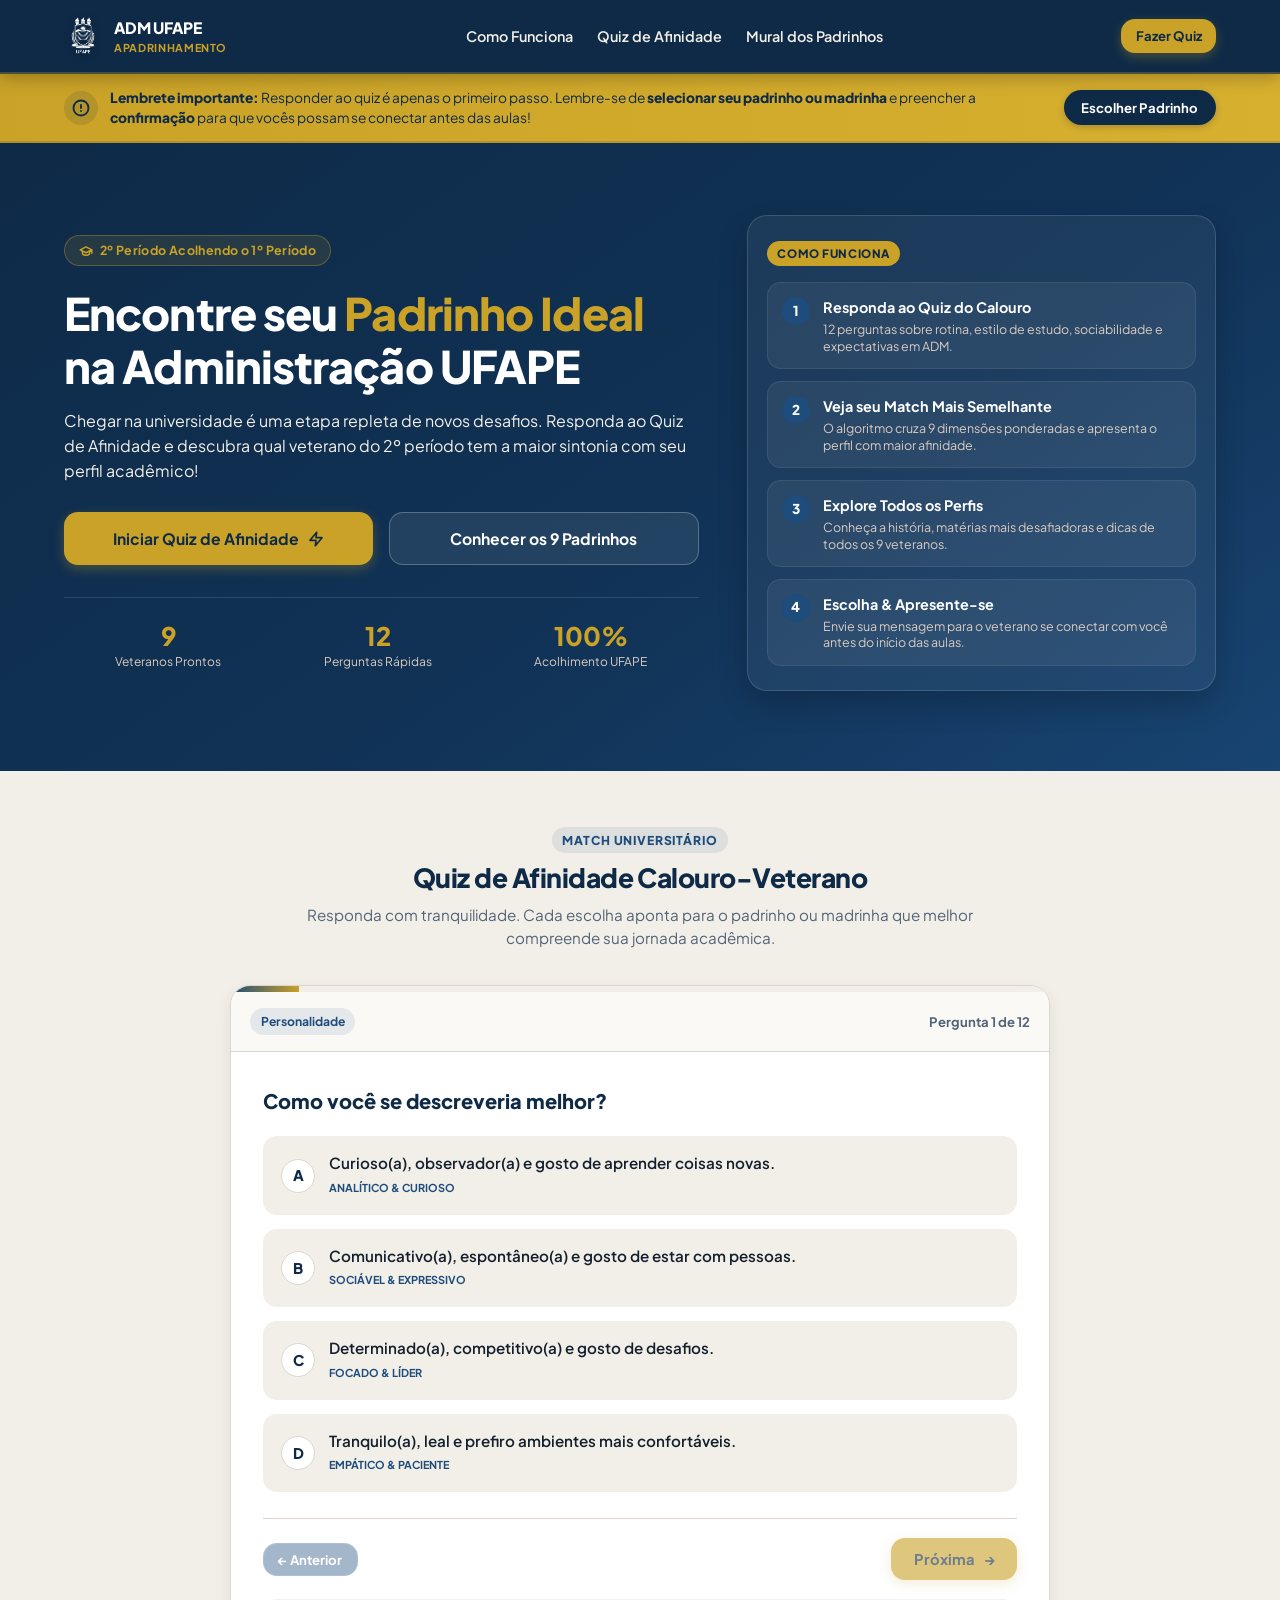
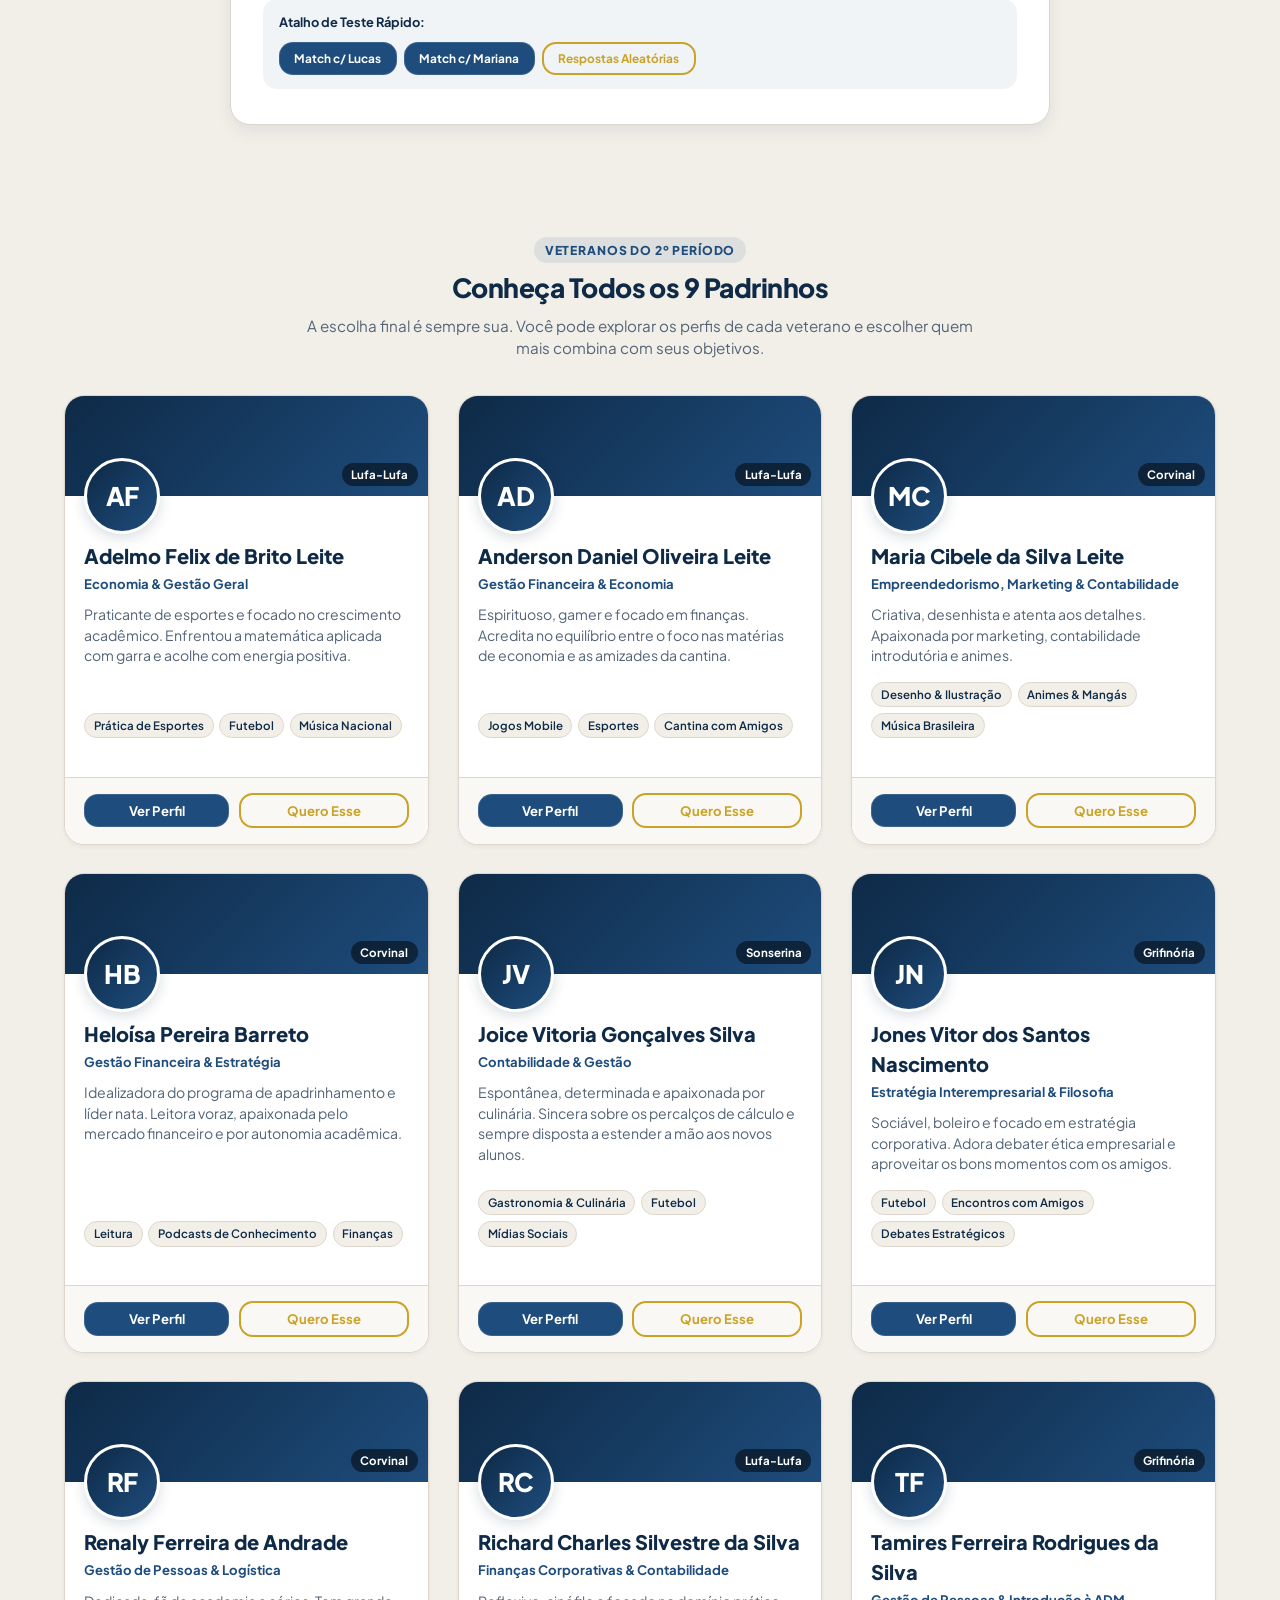
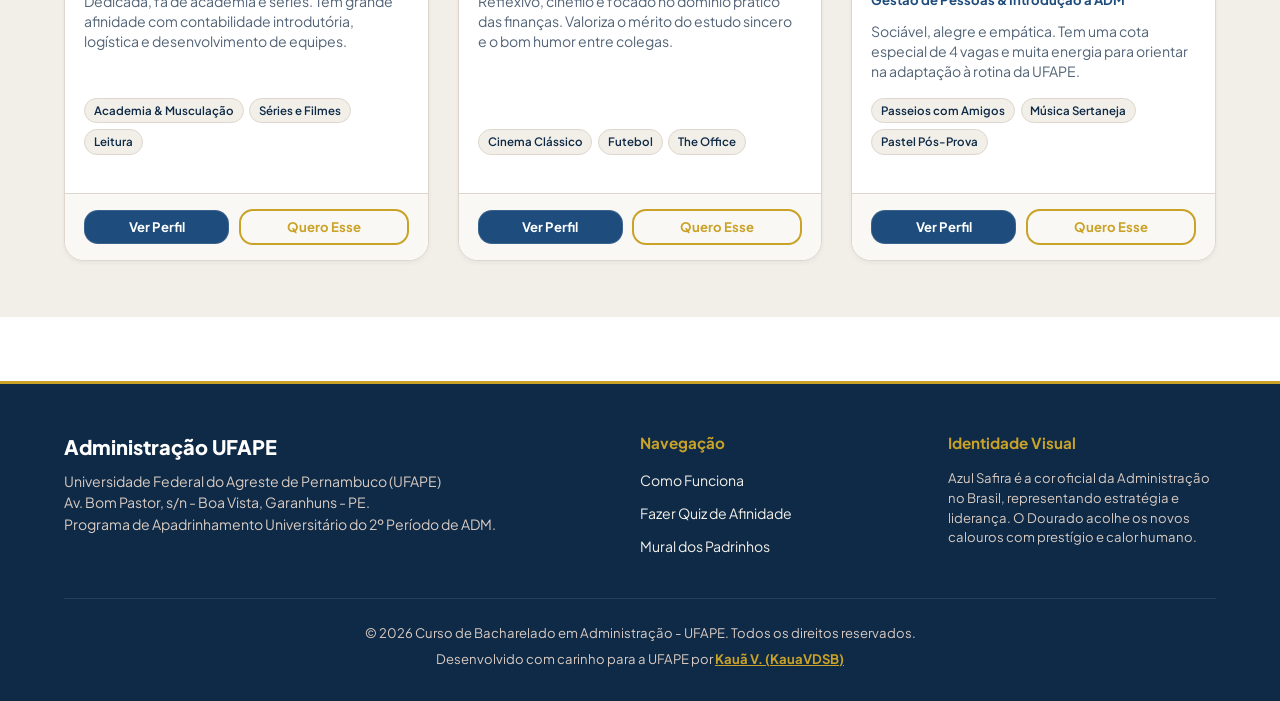
==== commit f8e21811: "feat(pipeline): ingestão de calouros 2026.2, mentores oficiais e validação nominal" ====
--- a/index.html
+++ b/index.html
@@ -22,7 +22,7 @@
   <header class="site-header">
     <div class="container navbar">
       <div class="brand-container">
-        <div class="brand-badge">UF</div>
+        <img src="assets/img/brasao-ufape.png" alt="Brasão UFAPE" class="brand-logo-img">
         <div class="brand-info">
           <span class="brand-title">ADM UFAPE</span>
           <span class="brand-tag">Apadrinhamento</span>
@@ -371,6 +371,7 @@
               <div class="form-group">
                 <label class="form-label" for="calouro-nome">Qual é o seu nome completo? <span class="req">*</span></label>
                 <input type="text" id="calouro-nome" name="nome" class="form-input" placeholder="Ex: Ana Luísa Soares" required autocomplete="name">
+                <div id="calouro-nome-feedback" class="nome-validation-feedback" style="display: none;"></div>
               </div>
 
               <div class="form-group">
--- a/css/styles.css
+++ b/css/styles.css
@@ -204,6 +204,16 @@
   display: flex;
   align-items: center;
   gap: 0.75rem;
+}
+
+.brand-logo-img {
+  width: 38px;
+  height: 38px;
+  min-width: 38px;
+  min-height: 38px;
+  object-fit: contain;
+  flex-shrink: 0;
+  filter: drop-shadow(0 2px 4px rgba(0, 0, 0, 0.25));
 }
 
 .brand-badge {
@@ -1495,6 +1505,36 @@
   to { transform: rotate(360deg); }
 }
 
+.nome-validation-feedback {
+  margin-top: 0.5rem;
+  padding: 0.65rem 0.9rem;
+  border-radius: var(--radius-sm);
+  font-size: 0.82rem;
+  line-height: 1.4;
+  display: flex;
+  align-items: center;
+  gap: 0.5rem;
+  font-weight: 600;
+}
+
+.nome-validation-feedback.success {
+  background-color: #E6F4EA;
+  color: #137333;
+  border: 1px solid #CEEAD6;
+}
+
+.nome-validation-feedback.warning {
+  background-color: #FEF7E0;
+  color: #B06000;
+  border: 1px solid #FEEFC3;
+}
+
+.nome-validation-feedback.error {
+  background-color: #FCE8E6;
+  color: #C5221F;
+  border: 1px solid #FAD2CF;
+}
+
 /* ==========================================================================
    CARTÃO DE CONEXÃO & COMPARTILHAMENTO
    ========================================================================== */
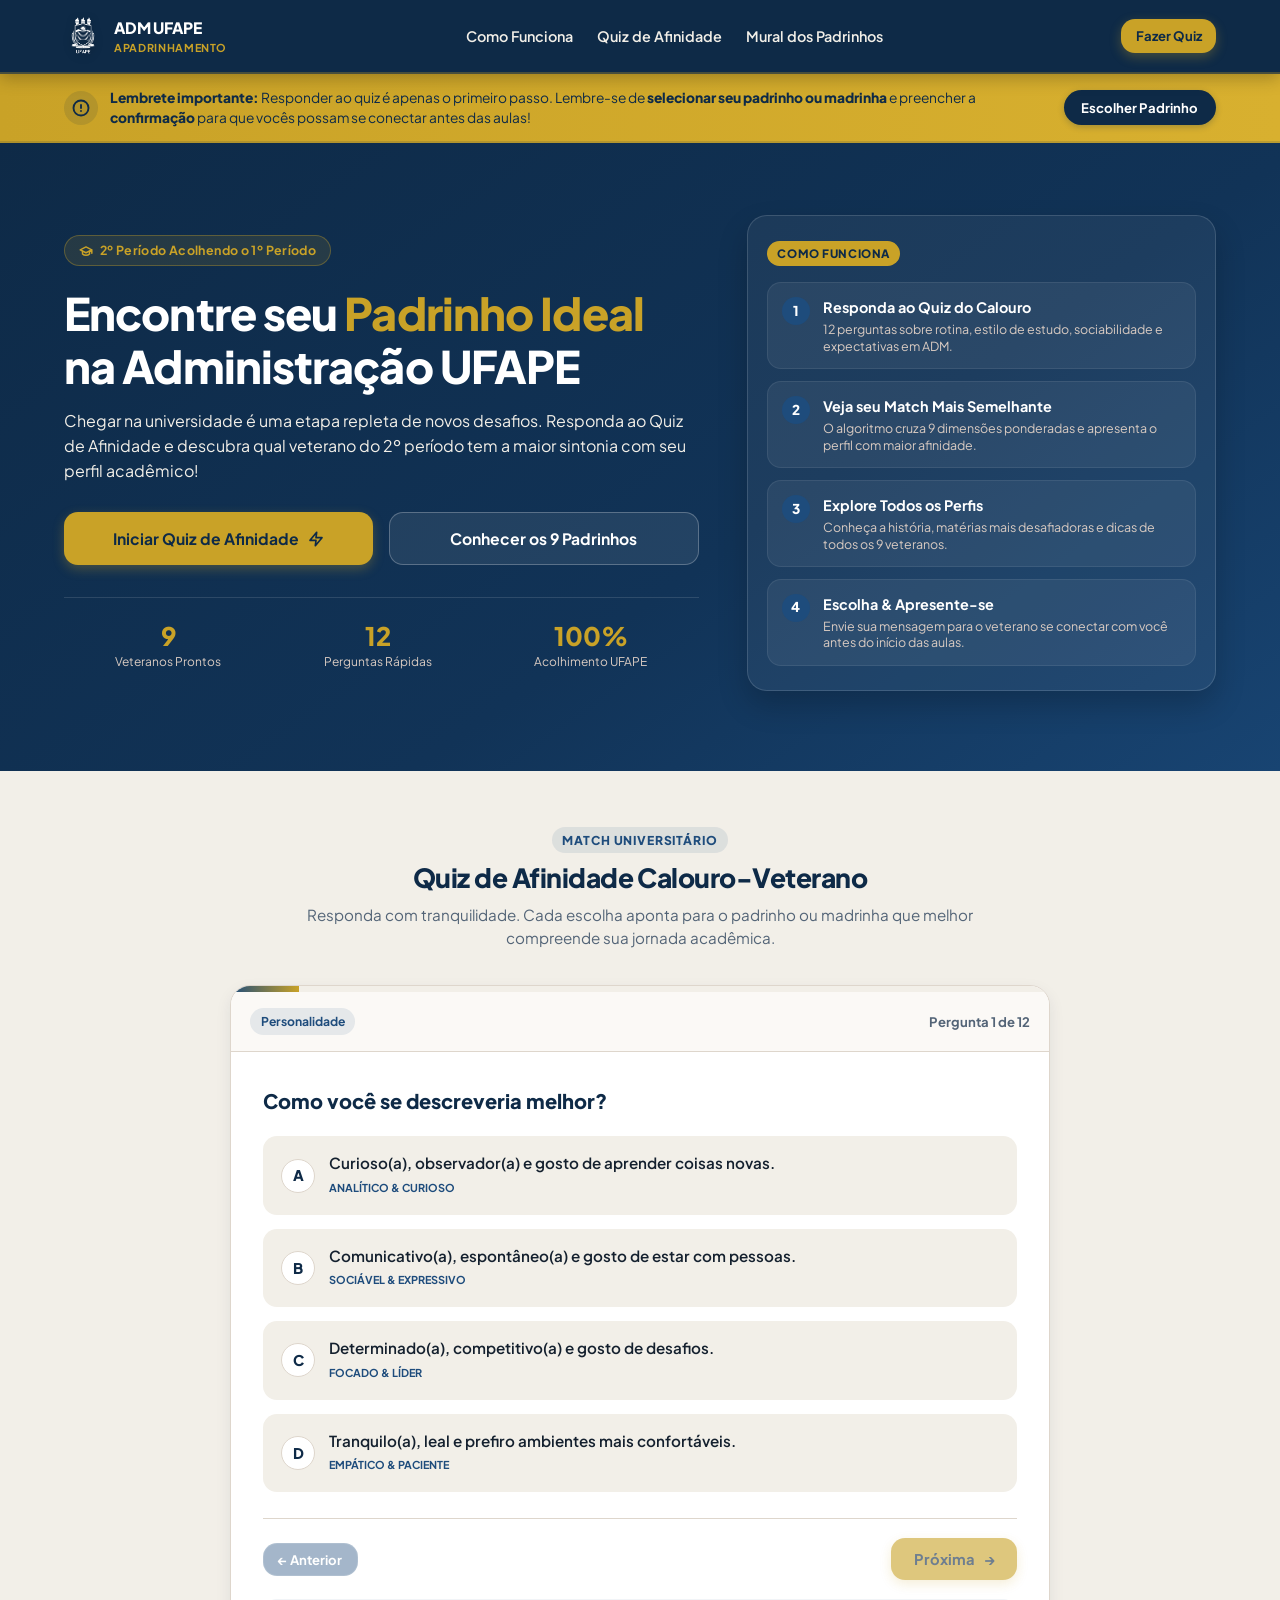
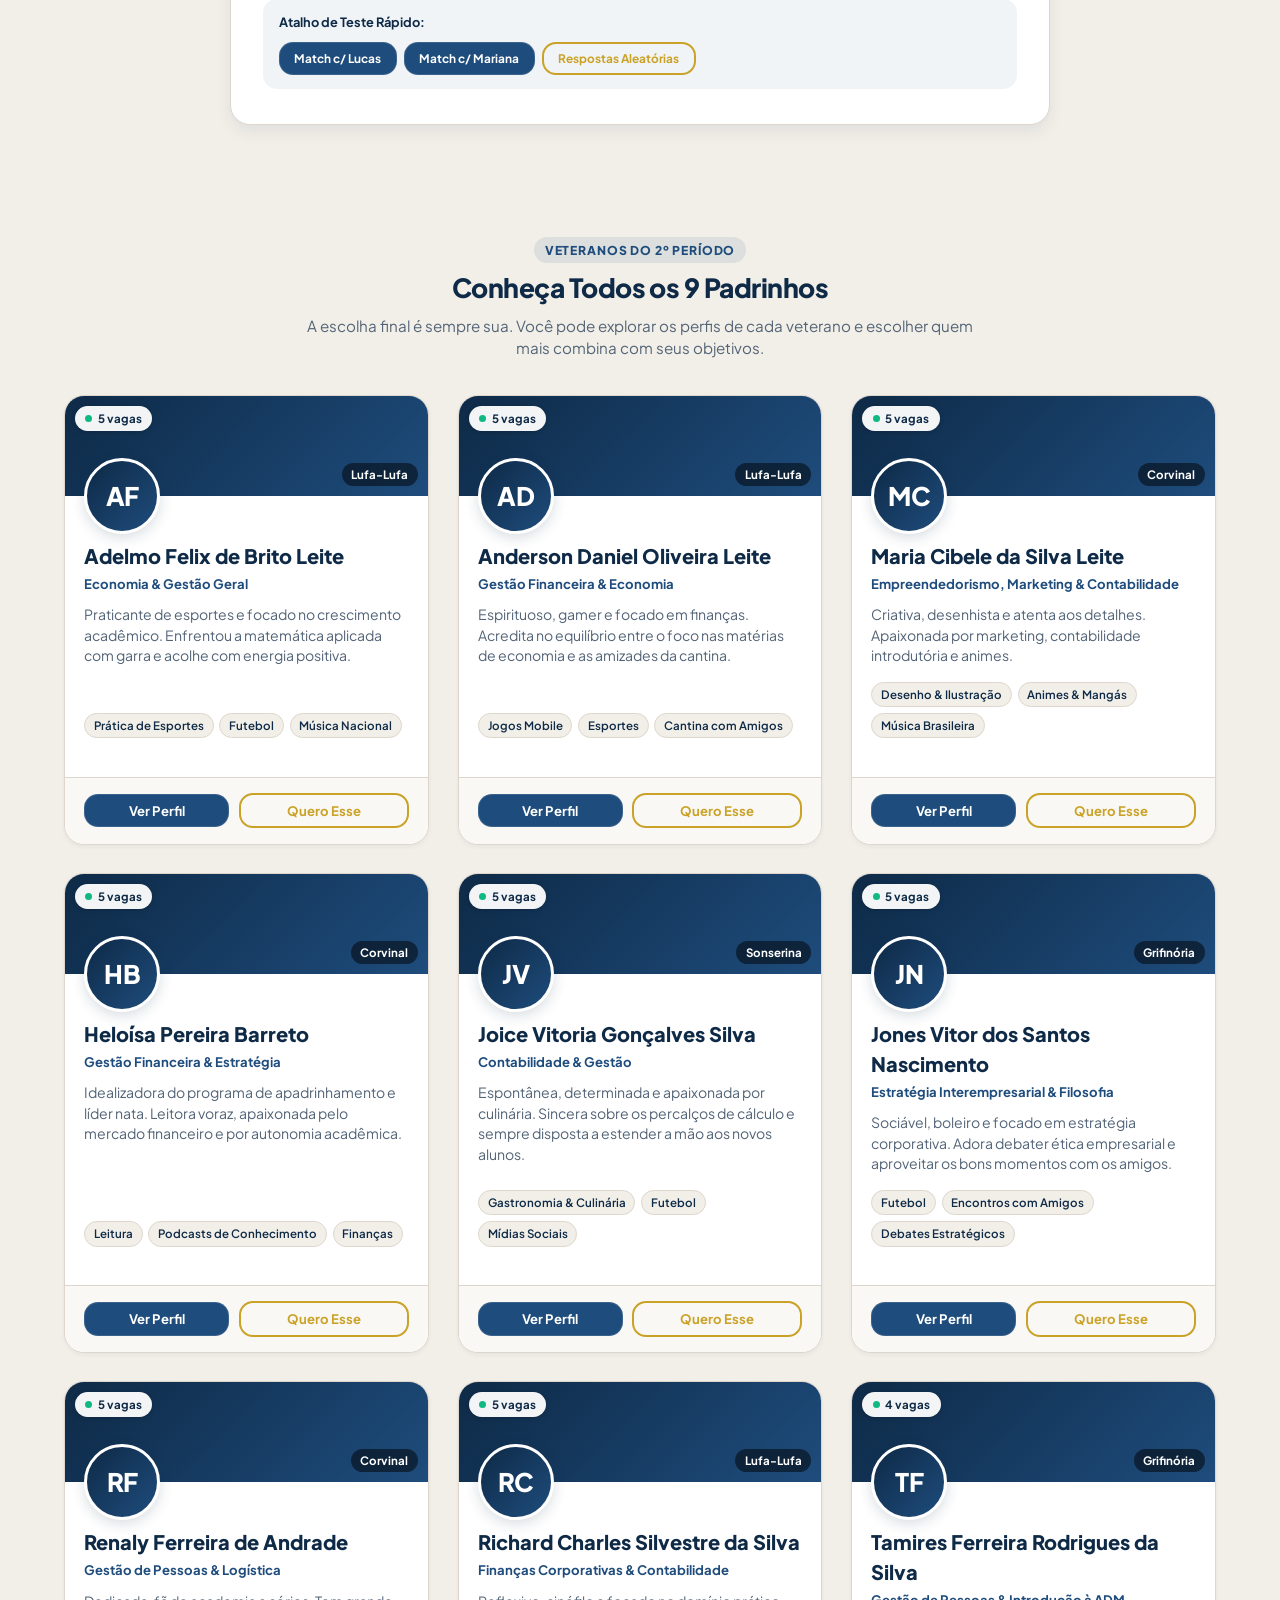
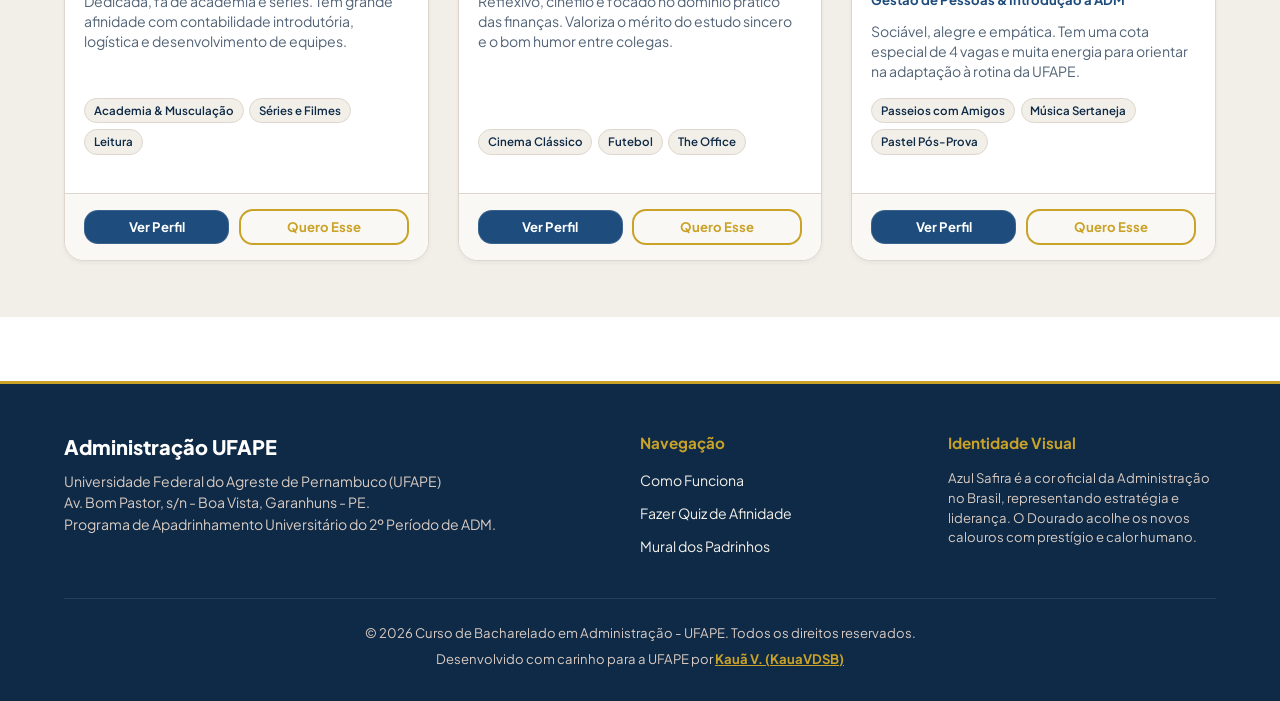
==== commit 6527f720: "feat(core): implementar cotas dinâmicas, validação estrita e isolamento de confirmação (#4)" ====
--- a/index.html
+++ b/index.html
@@ -36,7 +36,7 @@
       </ul>
 
       <div class="nav-actions">
-        <a href="#quiz-section" class="btn btn-primary btn-sm">Fazer Quiz</a>
+        <a href="#quiz-section" id="nav-action-btn" class="btn btn-primary btn-sm">Fazer Quiz</a>
       </div>
     </div>
   </header>
@@ -44,7 +44,7 @@
   <!-- =========================================================================
        LEMBRETE IMPORTANTE NO INÍCIO DO SITE
        ========================================================================= -->
-  <aside class="calouro-reminder-bar" aria-label="Lembrete importante">
+  <aside id="calouro-reminder-bar" class="calouro-reminder-bar" aria-label="Lembrete importante">
     <div class="container reminder-container">
       <div class="reminder-content-group">
         <div class="reminder-icon-badge">
@@ -562,13 +562,19 @@
           Você agora está oficialmente conectado(a) com <strong id="success-mentor-name" style="color: var(--royal-navy);">Padrinho</strong> no 2º período de Administração da UFAPE.
         </p>
 
+        <div class="ceremony-notice-box" style="background: rgba(14, 42, 71, 0.04); border: 1.5px dashed var(--sapphire-blue); border-radius: var(--radius-md); padding: 1.2rem; margin-bottom: 1.5rem; text-align: center;">
+          <div style="font-weight: 800; color: var(--royal-navy); font-size: 1rem; margin-bottom: 0.4rem; display: flex; align-items: center; justify-content: center; gap: 0.4rem;">
+            <span>🤝</span>
+            <span>Primeiro Encontro no Workshop & Cerimônia Oficial</span>
+          </div>
+          <p style="font-size: 0.88rem; color: var(--text-muted); line-height: 1.5; margin: 0;">
+            Para manter o suspense e a emoção do acolhimento, os contatos telefônicos não são expostos previamente. O primeiro encontro entre você e seu padrinho/madrinha acontecerá presencialmente na <strong>Cerimônia Oficial de Apadrinhamento</strong> da UFAPE!
+          </p>
+        </div>
+
         <div style="display: flex; flex-direction: column; gap: 0.75rem;">
-          <a id="btn-whatsapp-share" href="#" target="_blank" rel="noopener noreferrer" class="btn btn-primary btn-lg btn-block-mobile" style="background-color: #25D366; color: #fff;">
-            <span>Mandar Mensagem no WhatsApp</span>
-            <svg width="18" height="18" viewBox="0 0 24 24" fill="currentColor"><path d="M12.031 6.172c-3.181 0-5.767 2.586-5.768 5.766-.001 1.298.38 2.27 1.019 3.287l-.582 2.128 2.182-.573c.978.58 1.911.928 3.145.929 3.178 0 5.767-2.587 5.768-5.766.001-3.187-2.575-5.77-5.764-5.771zm3.392 8.244c-.144.405-.837.774-1.17.824-.299.045-.677.063-1.092-.069-.252-.08-.575-.187-.988-.365-1.739-.751-2.874-2.502-2.961-2.617-.087-.116-.708-.94-.708-1.793s.448-1.273.607-1.446c.159-.173.346-.217.462-.217l.332.006c.106.005.249-.04.39.298.144.347.491 1.2.534 1.287.043.087.072.188.014.304-.058.116-.087.188-.173.289l-.26.304c-.087.086-.177.18-.076.354.101.174.449.741.964 1.201.662.591 1.221.774 1.394.86s.275.072.376-.043c.101-.116.433-.506.549-.68.116-.173.231-.145.39-.087s1.011.477 1.184.564.289.13.332.202c.045.072.045.419-.099.824z"/></svg>
-          </a>
           <a href="#mural-padrinhos" class="btn btn-outline btn-lg btn-block-mobile">
-            <span>Explorar Outros Perfis</span>
+            <span>Ver Mural de Padrinhos</span>
           </a>
         </div>
       </div>
--- a/css/styles.css
+++ b/css/styles.css
@@ -1070,6 +1070,41 @@
   font-size: 0.75rem;
   padding: 0.25rem 0.65rem;
   border-radius: var(--radius-full);
+}
+
+.card-quota-badge {
+  position: absolute;
+  top: 10px;
+  left: 10px;
+  background: rgba(255, 255, 255, 0.95);
+  color: var(--royal-navy);
+  font-size: 0.72rem;
+  font-weight: 700;
+  padding: 0.22rem 0.65rem;
+  border-radius: var(--radius-full);
+  display: inline-flex;
+  align-items: center;
+  gap: 0.35rem;
+  box-shadow: 0 1px 4px rgba(0, 0, 0, 0.18);
+  backdrop-filter: blur(4px);
+  z-index: 2;
+}
+
+.card-quota-badge .quota-dot {
+  width: 7px;
+  height: 7px;
+  border-radius: 50%;
+  background-color: #10b981;
+  display: inline-block;
+}
+
+.card-quota-badge.quota-exhausted {
+  background: rgba(220, 38, 38, 0.95);
+  color: #ffffff;
+}
+
+.card-quota-badge.quota-exhausted .quota-dot {
+  background-color: #ffffff;
 }
 
 .padrinho-card-avatar {
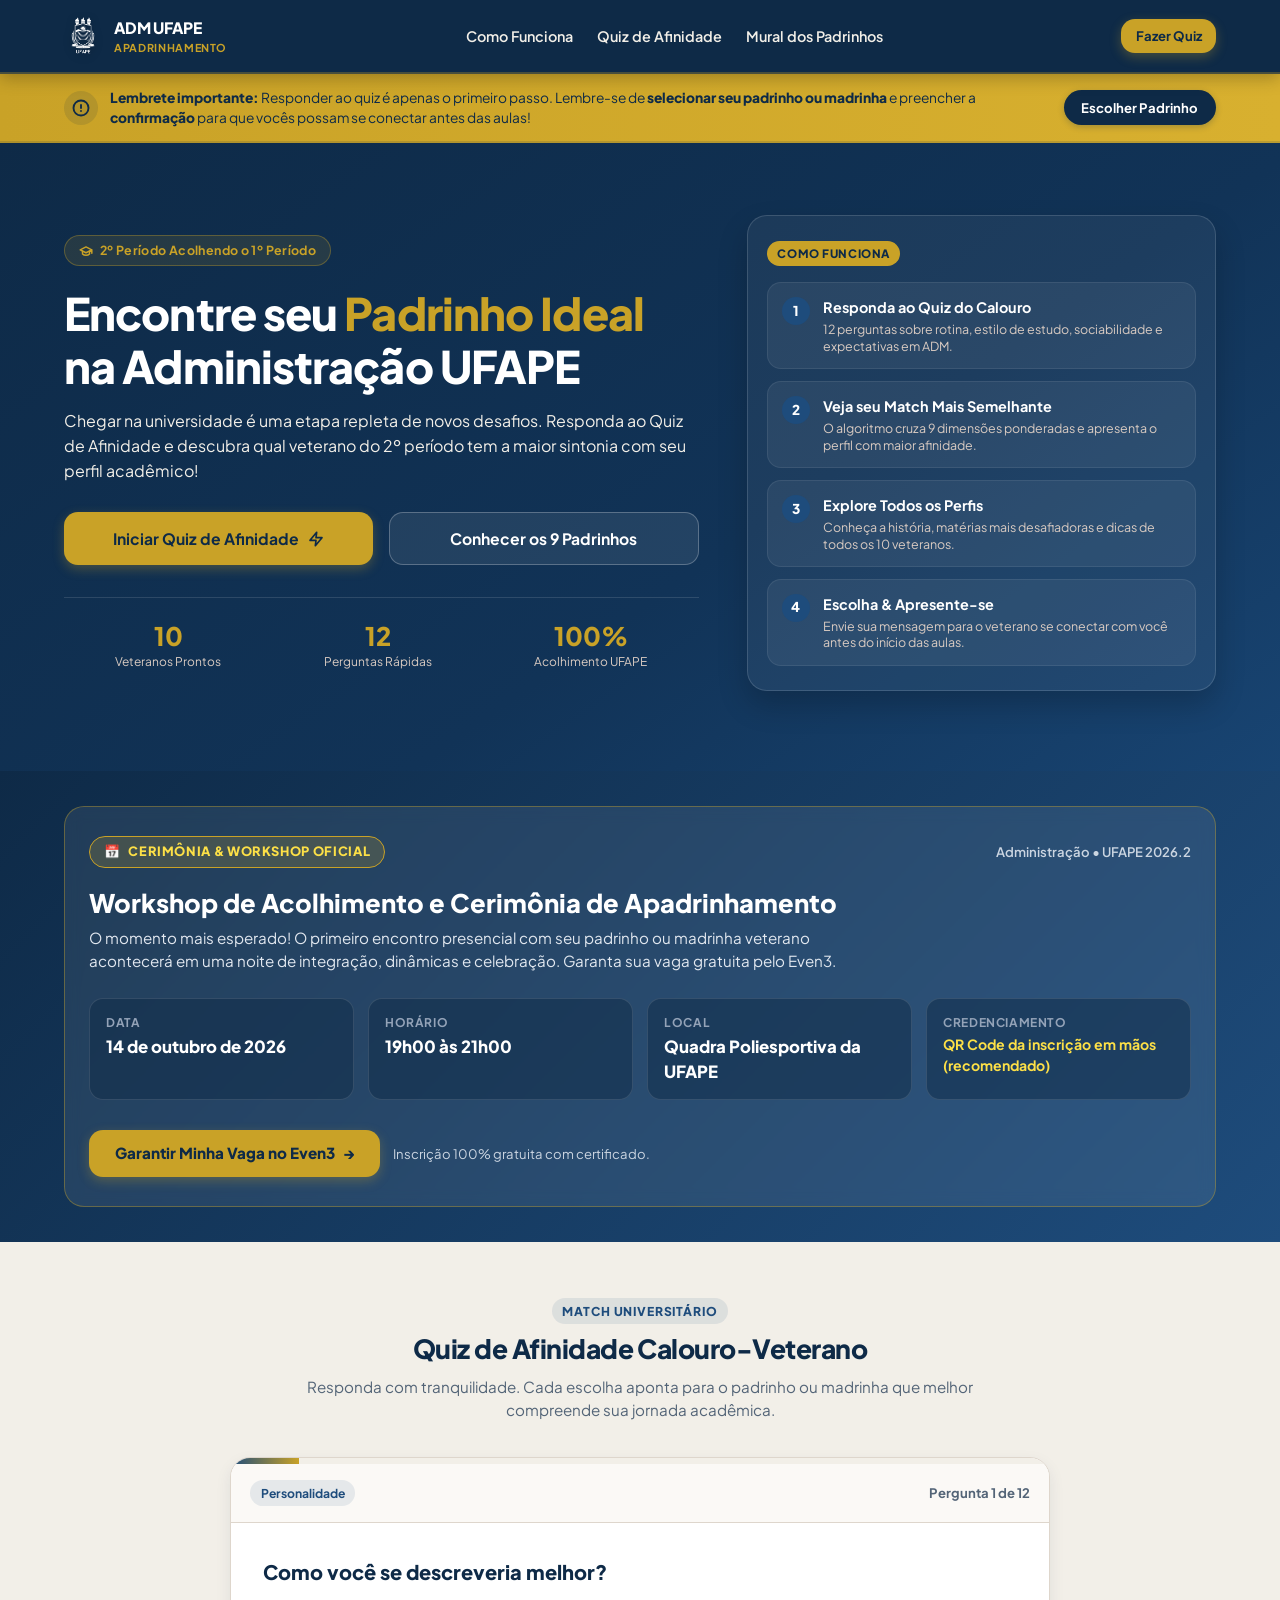
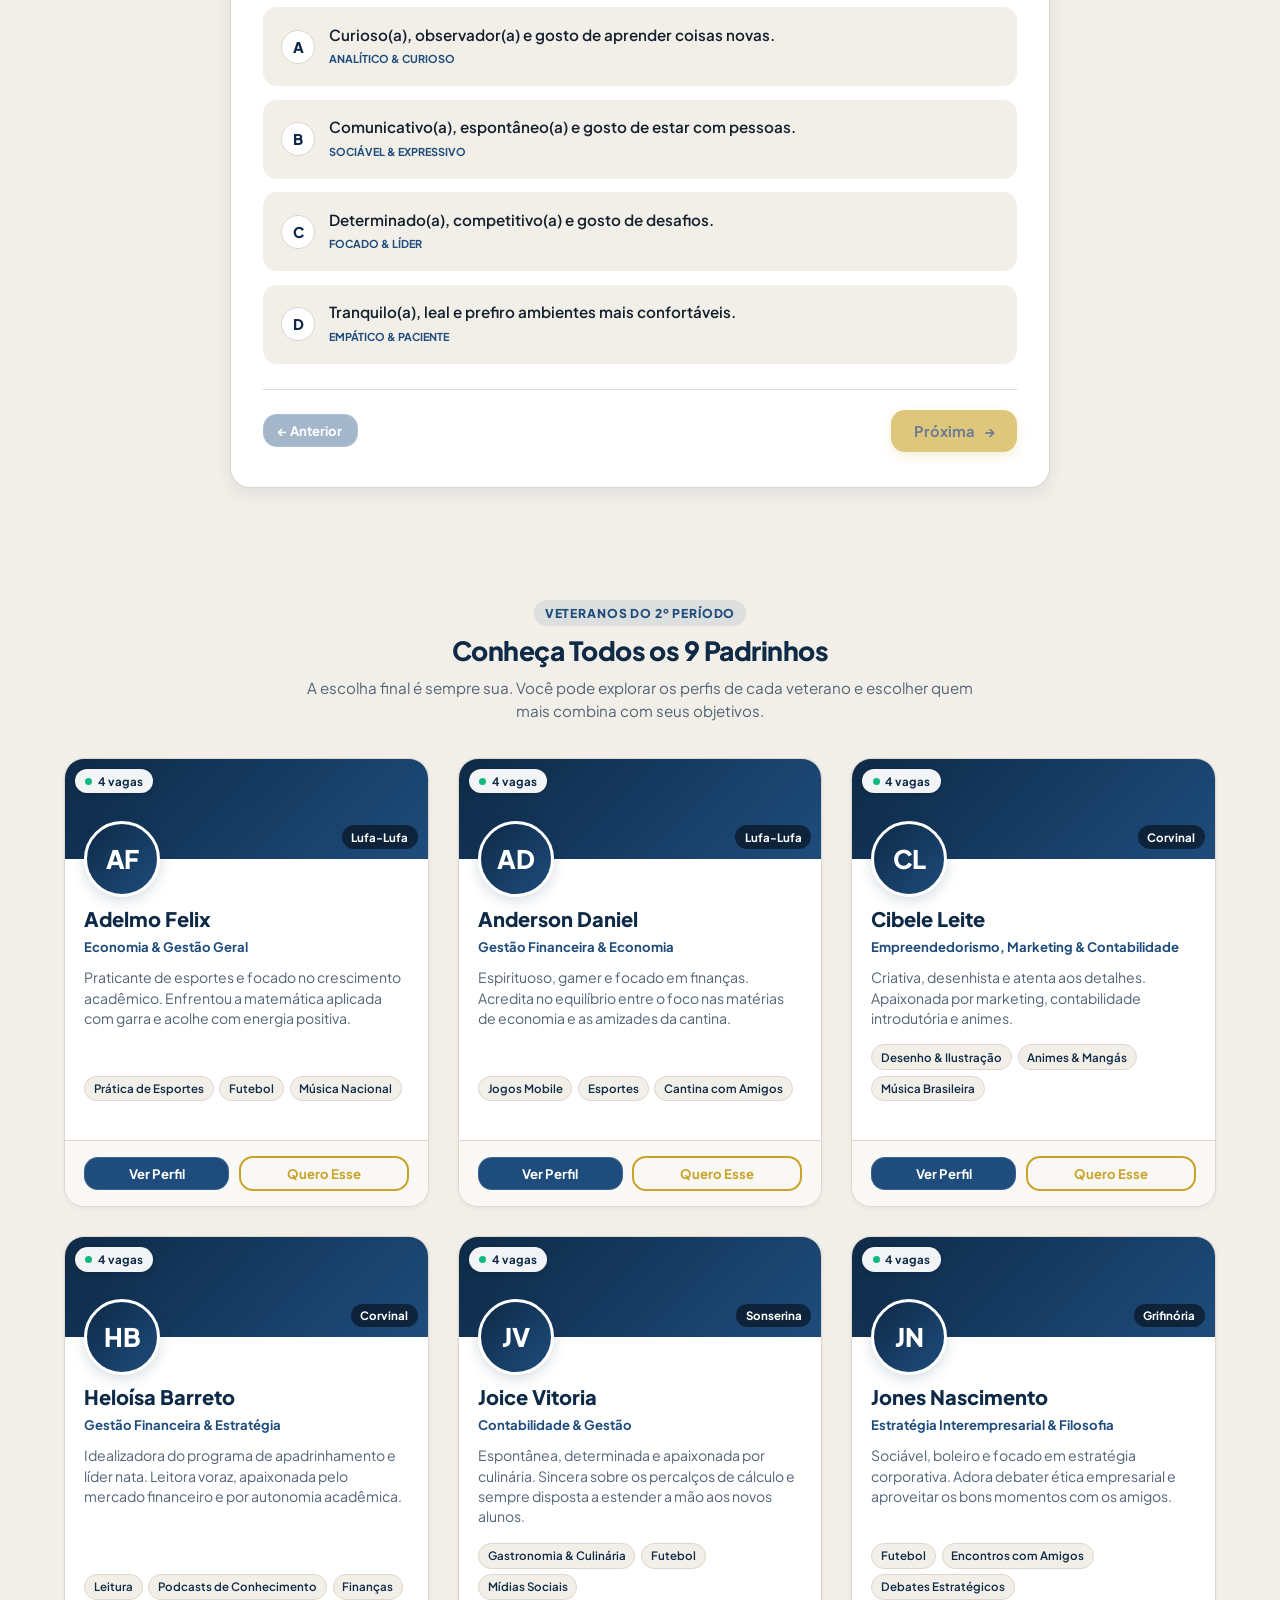
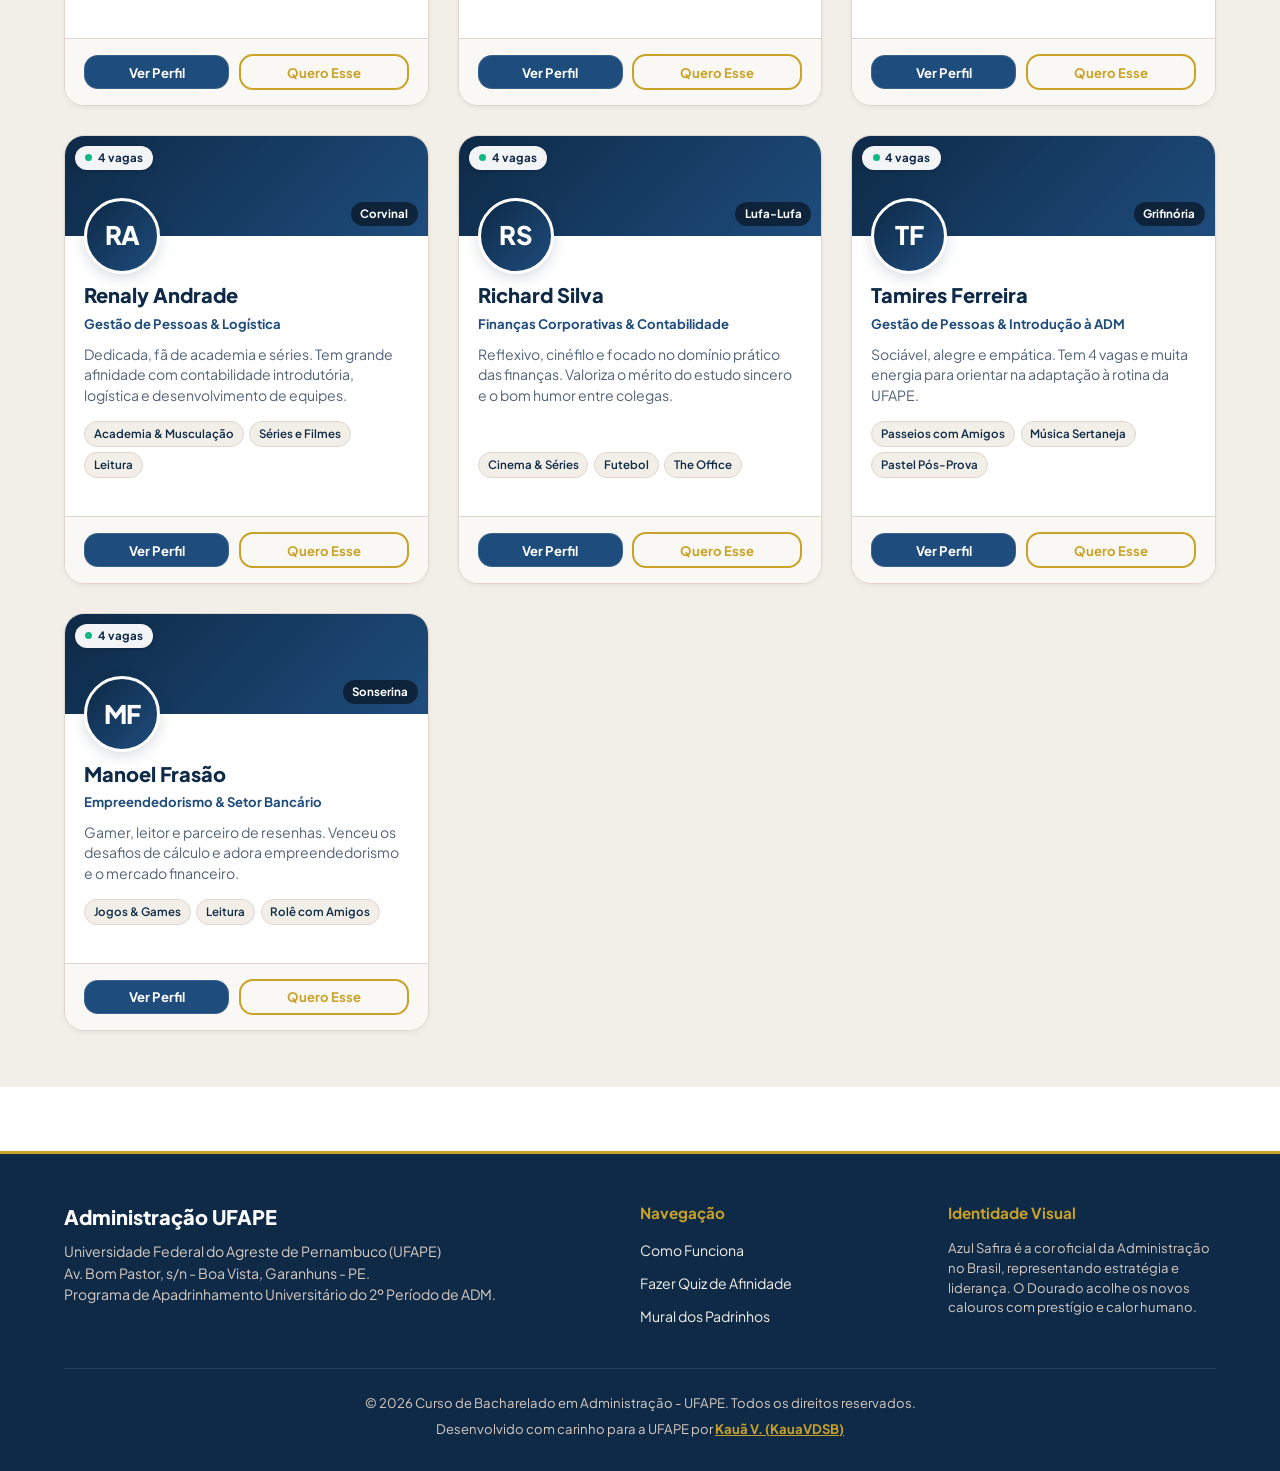
==== commit ea883a24: "feat(regras): implementar permuta unica, 10 mentores com 4 vagas, secao even3 e ajustes do formulari" ====
--- a/index.html
+++ b/index.html
@@ -99,7 +99,7 @@
 
         <div class="hero-stats">
           <div class="stat-item">
-            <span class="stat-value">9</span>
+            <span class="stat-value">10</span>
             <span class="stat-label">Veteranos Prontos</span>
           </div>
           <div class="stat-item">
@@ -137,7 +137,7 @@
           <div class="step-num">3</div>
           <div class="step-info">
             <h4>Explore Todos os Perfis</h4>
-            <p>Conheça a história, matérias mais desafiadoras e dicas de todos os 9 veteranos.</p>
+            <p>Conheça a história, matérias mais desafiadoras e dicas de todos os 10 veteranos.</p>
           </div>
         </div>
 
@@ -147,6 +147,60 @@
             <h4>Escolha & Apresente-se</h4>
             <p>Envie sua mensagem para o veterano se conectar com você antes do início das aulas.</p>
           </div>
+        </div>
+      </div>
+    </div>
+  </section>
+
+  <!-- =========================================================================
+       SEÇÃO DO EVENTO OFICIAL & INSCRIÇÃO EVEN3
+       ========================================================================= -->
+  <section class="section" id="evento-oficial" style="padding: 2.2rem 0; background: linear-gradient(135deg, #0e2a47 0%, #1e4c7c 100%); color: #ffffff;">
+    <div class="container">
+      <div style="background: rgba(255, 255, 255, 0.08); border: 1.5px solid rgba(201, 162, 39, 0.4); border-radius: var(--radius-lg); padding: 1.8rem 1.5rem; display: flex; flex-direction: column; gap: 1.2rem; backdrop-filter: blur(8px);">
+        <div style="display: flex; align-items: center; justify-content: space-between; flex-wrap: wrap; gap: 0.8rem;">
+          <div style="display: inline-flex; align-items: center; gap: 0.5rem; background: rgba(201, 162, 39, 0.2); border: 1px solid var(--warm-gold); padding: 0.35rem 0.85rem; border-radius: 999px; font-size: 0.8rem; font-weight: 800; color: #fde047; text-transform: uppercase; letter-spacing: 0.05em;">
+            <span>📅</span> Cerimônia & Workshop Oficial
+          </div>
+          <div style="font-size: 0.82rem; color: #cbd5e1; font-weight: 600;">
+            Administração • UFAPE 2026.2
+          </div>
+        </div>
+
+        <div>
+          <h3 style="font-size: 1.6rem; font-weight: 800; color: #ffffff; margin-bottom: 0.4rem; line-height: 1.25;">
+            Workshop de Acolhimento e Cerimônia de Apadrinhamento
+          </h3>
+          <p style="font-size: 0.95rem; color: #e2e8f0; line-height: 1.55; max-width: 780px; margin: 0;">
+            O momento mais esperado! O primeiro encontro presencial com seu padrinho ou madrinha veterano acontecerá em uma noite de integração, dinâmicas e celebração. Garanta sua vaga gratuita pelo Even3.
+          </p>
+        </div>
+
+        <div style="display: grid; grid-template-columns: repeat(auto-fit, minmax(210px, 1fr)); gap: 0.9rem; margin: 0.4rem 0;">
+          <div style="background: rgba(14, 42, 71, 0.5); border: 1px solid rgba(255, 255, 255, 0.12); padding: 0.9rem 1rem; border-radius: var(--radius-md);">
+            <div style="font-size: 0.75rem; color: #94a3b8; font-weight: 700; text-transform: uppercase; letter-spacing: 0.05em;">Data</div>
+            <div style="font-size: 1.05rem; font-weight: 800; color: #ffffff; margin-top: 0.15rem;">14 de outubro de 2026</div>
+          </div>
+          <div style="background: rgba(14, 42, 71, 0.5); border: 1px solid rgba(255, 255, 255, 0.12); padding: 0.9rem 1rem; border-radius: var(--radius-md);">
+            <div style="font-size: 0.75rem; color: #94a3b8; font-weight: 700; text-transform: uppercase; letter-spacing: 0.05em;">Horário</div>
+            <div style="font-size: 1.05rem; font-weight: 800; color: #ffffff; margin-top: 0.15rem;">19h00 às 21h00</div>
+          </div>
+          <div style="background: rgba(14, 42, 71, 0.5); border: 1px solid rgba(255, 255, 255, 0.12); padding: 0.9rem 1rem; border-radius: var(--radius-md);">
+            <div style="font-size: 0.75rem; color: #94a3b8; font-weight: 700; text-transform: uppercase; letter-spacing: 0.05em;">Local</div>
+            <div style="font-size: 1.05rem; font-weight: 800; color: #ffffff; margin-top: 0.15rem;">Quadra Poliesportiva da UFAPE</div>
+          </div>
+          <div style="background: rgba(14, 42, 71, 0.5); border: 1px solid rgba(255, 255, 255, 0.12); padding: 0.9rem 1rem; border-radius: var(--radius-md);">
+            <div style="font-size: 0.75rem; color: #94a3b8; font-weight: 700; text-transform: uppercase; letter-spacing: 0.05em;">Credenciamento</div>
+            <div style="font-size: 0.88rem; font-weight: 700; color: #fde047; margin-top: 0.15rem;">QR Code da inscrição em mãos (recomendado)</div>
+          </div>
+        </div>
+
+        <div style="display: flex; gap: 0.8rem; align-items: center; flex-wrap: wrap; margin-top: 0.3rem;">
+          <a href="https://www.even3.com.br/workshop-adm-785501/" target="_blank" rel="noopener noreferrer" class="btn btn-primary" style="background: #C9A227; color: #0E2A47; font-weight: 800; border: none; padding: 0.75rem 1.6rem; font-size: 0.95rem; display: inline-flex; align-items: center; gap: 0.5rem; text-decoration: none;">
+            <span>Garantir Minha Vaga no Even3</span>
+            <span>→</span>
+          </a>
+          <span style="font-size: 0.82rem; color: #cbd5e1;">Inscrição 100% gratuita com certificado.</span>
         </div>
       </div>
     </div>
@@ -190,22 +244,6 @@
             <button id="btn-next-question" class="btn btn-primary" disabled>
               <span>Próxima</span> →
             </button>
-          </div>
-
-          <!-- Barra de Atalho / Demonstração Rápida para o Protótipo -->
-          <div class="quiz-demo-helper">
-            <div style="font-weight: 700; color: var(--royal-navy);">Atalho de Teste Rápido:</div>
-            <div style="display: flex; gap: 0.45rem; flex-wrap: wrap;">
-              <button id="demo-lucas-btn" class="btn btn-secondary btn-sm" style="font-size: 0.74rem;">
-                Match c/ Lucas
-              </button>
-              <button id="demo-mariana-btn" class="btn btn-secondary btn-sm" style="font-size: 0.74rem;">
-                Match c/ Mariana
-              </button>
-              <button id="demo-random-btn" class="btn btn-outline btn-sm" style="font-size: 0.74rem;">
-                Respostas Aleatórias
-              </button>
-            </div>
           </div>
         </div>
       </div>
@@ -375,13 +413,13 @@
               </div>
 
               <div class="form-group">
-                <label class="form-label" for="calouro-animacao">O que mais te deixou animado(a) quando soube que tinha entrado no curso? <span class="req">*</span></label>
-                <textarea id="calouro-animacao" name="animacao" class="form-textarea" rows="2" placeholder="Conte o que sentiu e o que te motivou..." required></textarea>
-              </div>
-
-              <div class="form-group">
-                <label class="form-label" for="calouro-sobre-voce">O que você gostaria que seu futuro padrinho/madrinha soubesse sobre você? <span class="req">*</span></label>
-                <textarea id="calouro-sobre-voce" name="sobreVoce" class="form-textarea" rows="2" placeholder="Seus hábitos, jeito de ser, interesses ou o que considerar importante..." required></textarea>
+                <label class="form-label" for="calouro-animacao">O que mais te deixou animado(a) quando soube que tinha entrado no curso?</label>
+                <textarea id="calouro-animacao" name="animacao" class="form-textarea" rows="2" placeholder="Conte o que sentiu e o que te motivou..."></textarea>
+              </div>
+
+              <div class="form-group">
+                <label class="form-label" for="calouro-sobre-voce">O que você gostaria que seu futuro padrinho/madrinha soubesse sobre você?</label>
+                <textarea id="calouro-sobre-voce" name="sobreVoce" class="form-textarea" rows="2" placeholder="Seus hábitos, jeito de ser, interesses ou o que considerar importante..."></textarea>
               </div>
             </div>
 
@@ -396,15 +434,15 @@
               </div>
 
               <div class="form-group">
-                <label class="form-label" for="calouro-expectativa-periodo">Qual é a sua maior expectativa para o primeiro período? <span class="req">*</span></label>
-                <textarea id="calouro-expectativa-periodo" name="expectativaPeriodo" class="form-textarea" rows="2" placeholder="Ex: Fazer amizades, entender a dinâmica das aulas, me organizar..." required></textarea>
-              </div>
-
-              <div class="form-group">
-                <label class="form-label">Você acha que vai se identificar mais com quais matérias? <span class="req">*</span></label>
+                <label class="form-label" for="calouro-expectativa-periodo">Qual é a sua maior expectativa para o primeiro período?</label>
+                <textarea id="calouro-expectativa-periodo" name="expectativaPeriodo" class="form-textarea" rows="2" placeholder="Ex: Fazer amizades, entender a dinâmica das aulas, me organizar..."></textarea>
+              </div>
+
+              <div class="form-group">
+                <label class="form-label">Você acha que vai se identificar mais com quais matérias?</label>
                 <div class="form-radio-group">
                   <label class="form-radio-card">
-                    <input type="radio" name="afinidadeMaterias" value="exatas" required>
+                    <input type="radio" name="afinidadeMaterias" value="exatas">
                     <span>Exatas (Matemática Financeira, Cálculo, Estatística)</span>
                   </label>
                   <label class="form-radio-card">
@@ -468,8 +506,8 @@
               </div>
 
               <div class="form-group">
-                <label class="form-label" for="calouro-mensagem">Se pudesse deixar uma mensagem antes de conhecê-lo(a), o que diria? <span class="req">*</span></label>
-                <textarea id="calouro-mensagem" name="mensagem" class="form-textarea" rows="3" placeholder="Deixe um recado com suas próprias palavras para seu padrinho/madrinha..." required></textarea>
+                <label class="form-label" for="calouro-mensagem">Se pudesse deixar uma mensagem antes de conhecê-lo(a), o que diria? <span class="hint-text">(Opcional)</span></label>
+                <textarea id="calouro-mensagem" name="mensagem" class="form-textarea" rows="3" placeholder="Deixe um recado com suas próprias palavras para seu padrinho/madrinha..."></textarea>
               </div>
             </div>
 
@@ -562,14 +600,33 @@
           Você agora está oficialmente conectado(a) com <strong id="success-mentor-name" style="color: var(--royal-navy);">Padrinho</strong> no 2º período de Administração da UFAPE.
         </p>
 
-        <div class="ceremony-notice-box" style="background: rgba(14, 42, 71, 0.04); border: 1.5px dashed var(--sapphire-blue); border-radius: var(--radius-md); padding: 1.2rem; margin-bottom: 1.5rem; text-align: center;">
-          <div style="font-weight: 800; color: var(--royal-navy); font-size: 1rem; margin-bottom: 0.4rem; display: flex; align-items: center; justify-content: center; gap: 0.4rem;">
+        <div class="ceremony-notice-box" style="background: rgba(14, 42, 71, 0.04); border: 1.5px dashed var(--sapphire-blue); border-radius: var(--radius-md); padding: 1.3rem; margin-bottom: 1.5rem; text-align: center;">
+          <div style="font-weight: 800; color: var(--royal-navy); font-size: 1.05rem; margin-bottom: 0.4rem; display: flex; align-items: center; justify-content: center; gap: 0.4rem;">
             <span>🤝</span>
             <span>Primeiro Encontro no Workshop & Cerimônia Oficial</span>
           </div>
-          <p style="font-size: 0.88rem; color: var(--text-muted); line-height: 1.5; margin: 0;">
+          <p style="font-size: 0.88rem; color: var(--text-muted); line-height: 1.5; margin: 0 0 1rem 0;">
             Para manter o suspense e a emoção do acolhimento, os contatos telefônicos não são expostos previamente. O primeiro encontro entre você e seu padrinho/madrinha acontecerá presencialmente na <strong>Cerimônia Oficial de Apadrinhamento</strong> da UFAPE!
           </p>
+
+          <div style="background: var(--pure-white); border-radius: var(--radius-sm); padding: 0.85rem 1rem; margin-bottom: 1rem; border: 1px solid var(--border-subtle); display: grid; grid-template-columns: repeat(auto-fit, minmax(180px, 1fr)); gap: 0.6rem; text-align: left;">
+            <div>
+              <span style="font-size: 0.75rem; color: var(--text-muted); font-weight: 700; text-transform: uppercase;">Data & Horário:</span>
+              <div style="font-size: 0.88rem; font-weight: 800; color: var(--royal-navy);">14 de outubro • 19h00 às 21h00</div>
+            </div>
+            <div>
+              <span style="font-size: 0.75rem; color: var(--text-muted); font-weight: 700; text-transform: uppercase;">Local:</span>
+              <div style="font-size: 0.88rem; font-weight: 800; color: var(--royal-navy);">Quadra Poliesportiva da UFAPE</div>
+            </div>
+          </div>
+
+          <div style="display: flex; flex-direction: column; align-items: center; gap: 0.5rem;">
+            <a href="https://www.even3.com.br/workshop-adm-785501/" target="_blank" rel="noopener noreferrer" class="btn btn-primary btn-sm" style="background: var(--warm-gold); color: var(--royal-navy); font-weight: 800; border: none; text-decoration: none; display: inline-flex; align-items: center; gap: 0.4rem;">
+              <span>Garantir Minha Vaga no Even3</span>
+              <span>→</span>
+            </a>
+            <span style="font-size: 0.78rem; color: var(--text-muted);">Credenciamento: Estar com o QR Code da inscrição em mãos (recomendado).</span>
+          </div>
         </div>
 
         <div style="display: flex; flex-direction: column; gap: 0.75rem;">
@@ -626,6 +683,33 @@
     </div>
   </div>
 
+  <!-- Modal de Confirmação de Permuta (Única Troca Permitida) -->
+  <div id="permuta-modal" class="modal-overlay">
+    <div class="modal-dialog" style="max-width: 480px; text-align: center; padding: 2rem 1.5rem;">
+      <div style="width: 56px; height: 56px; margin: 0 auto 1.2rem auto; border-radius: 50%; background: #fef3c7; color: #b45309; display: flex; align-items: center; justify-content: center; font-size: 1.8rem;">
+        ⚠️
+      </div>
+      <h3 style="font-size: 1.35rem; color: var(--royal-navy); font-weight: 800; margin-bottom: 0.6rem;">
+        Atenção: Permuta de Mentor
+      </h3>
+      <p style="font-size: 0.92rem; color: var(--text-muted); line-height: 1.55; margin-bottom: 1.2rem;">
+        Você já possui apadrinhamento confirmado com <strong id="permuta-mentor-atual" style="color: var(--royal-navy);">...</strong>.<br><br>
+        O regulamento do programa permite <strong>apenas 1 única troca</strong> durante todo o acolhimento. Ao confirmar, esta opção se tornará definitiva.
+      </p>
+      <div style="background: rgba(14, 42, 71, 0.04); border-radius: var(--radius-md); padding: 0.9rem; margin-bottom: 1.5rem; font-size: 0.88rem; color: var(--royal-navy);">
+        Deseja solicitar a permuta para <strong id="permuta-mentor-novo" class="text-gold">...</strong>?
+      </div>
+      <div style="display: flex; gap: 0.75rem; justify-content: center; flex-wrap: wrap;">
+        <button id="btn-permuta-cancelar" class="btn btn-secondary btn-sm" style="flex: 1;">
+          Cancelar e Manter Atual
+        </button>
+        <button id="btn-permuta-confirmar" class="btn btn-primary btn-sm" style="flex: 1; background: #b45309; border-color: #b45309;">
+          Sim, Tenho Certeza
+        </button>
+      </div>
+    </div>
+  </div>
+
   <!-- =========================================================================
        FOOTER COM CRÉDITOS DO KAUÃ
        ========================================================================= -->
@@ -676,6 +760,9 @@
   <!-- Supabase JS Oficial (Carregamento local resiliente com fallback CDN) -->
   <script src="vendor/supabase.js" onerror="this.onerror=null;this.src='https://cdn.jsdelivr.net/npm/@supabase/supabase-js@2'"></script>
 
+  <!-- Injeção Dinâmica de Variáveis de Ambiente (Gerado localmente ou no build da Vercel) -->
+  <script src="js/env.js" onerror="console.info('Modo híbrido local sem js/env.js')"></script>
+
   <!-- Scripts do Projeto (Módulos ES6) -->
   <script type="module" src="js/data.js"></script>
   <script type="module" src="js/error-handler.js"></script>
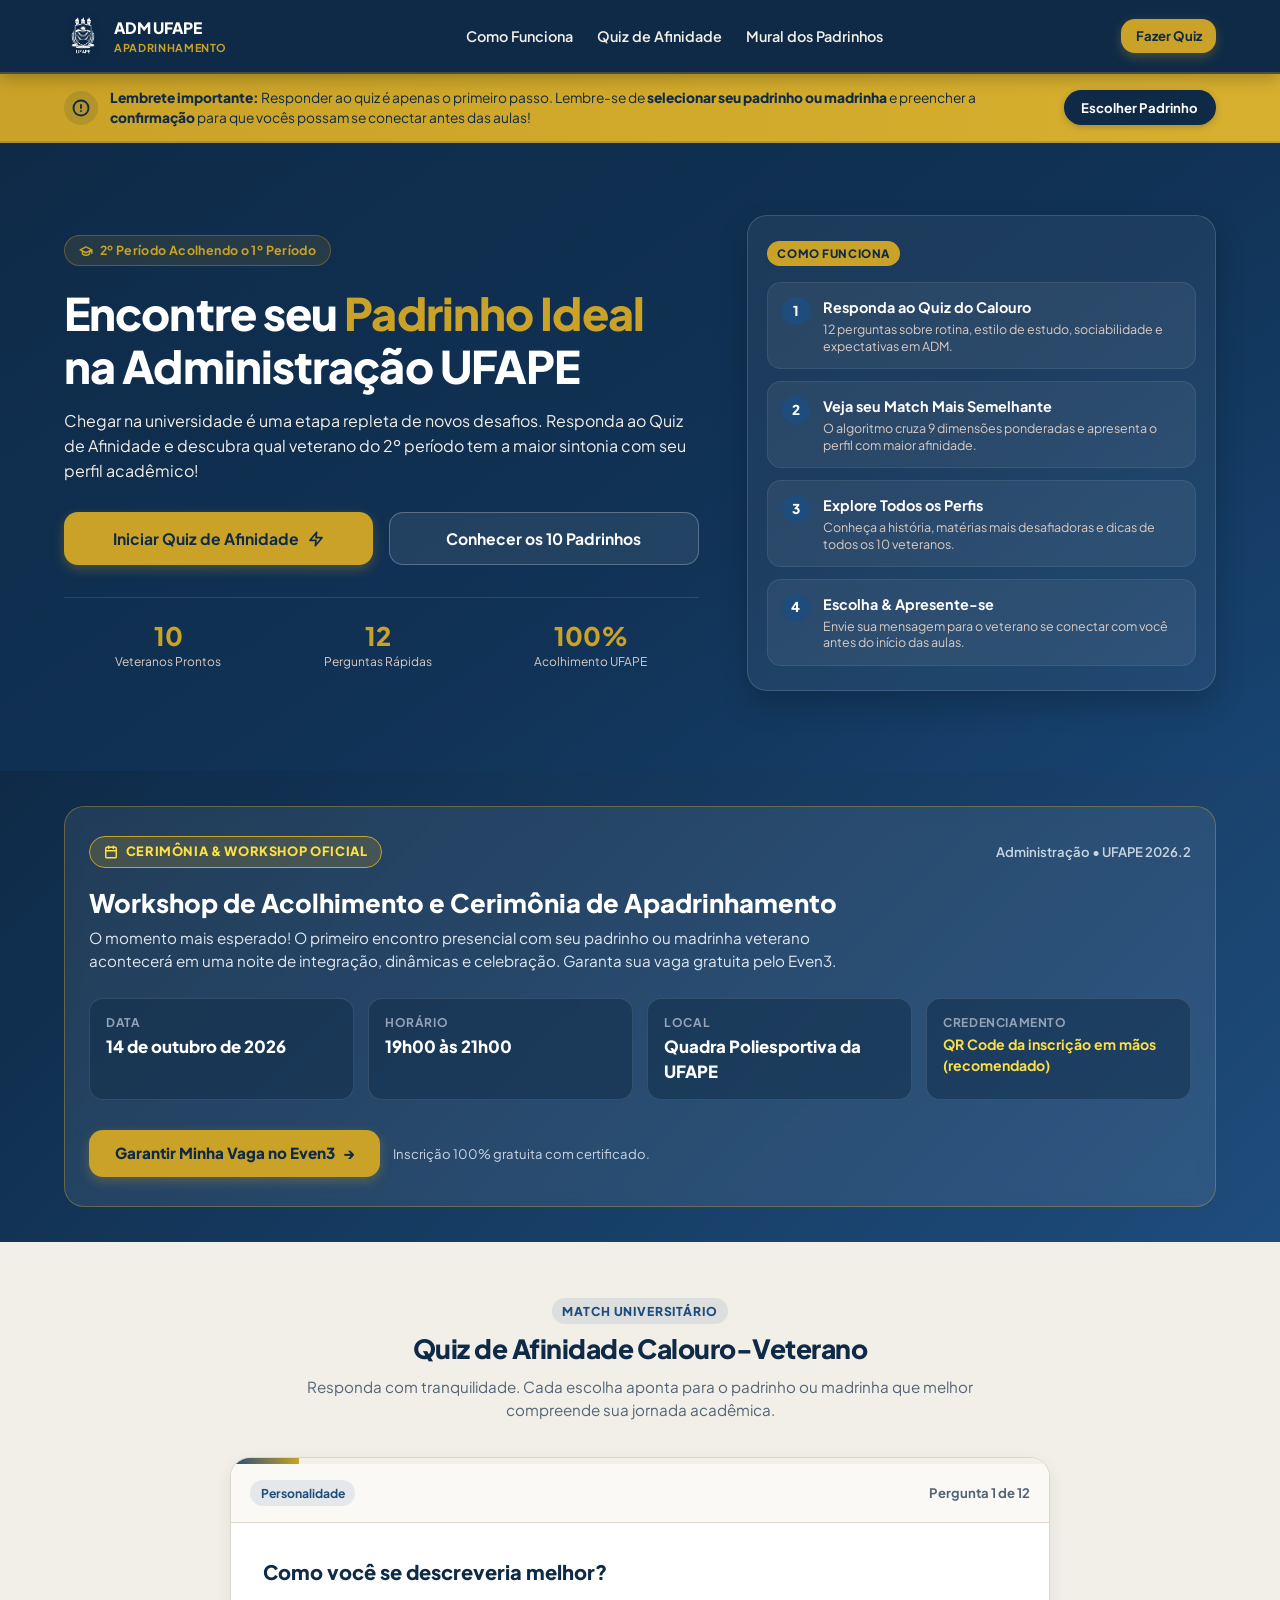
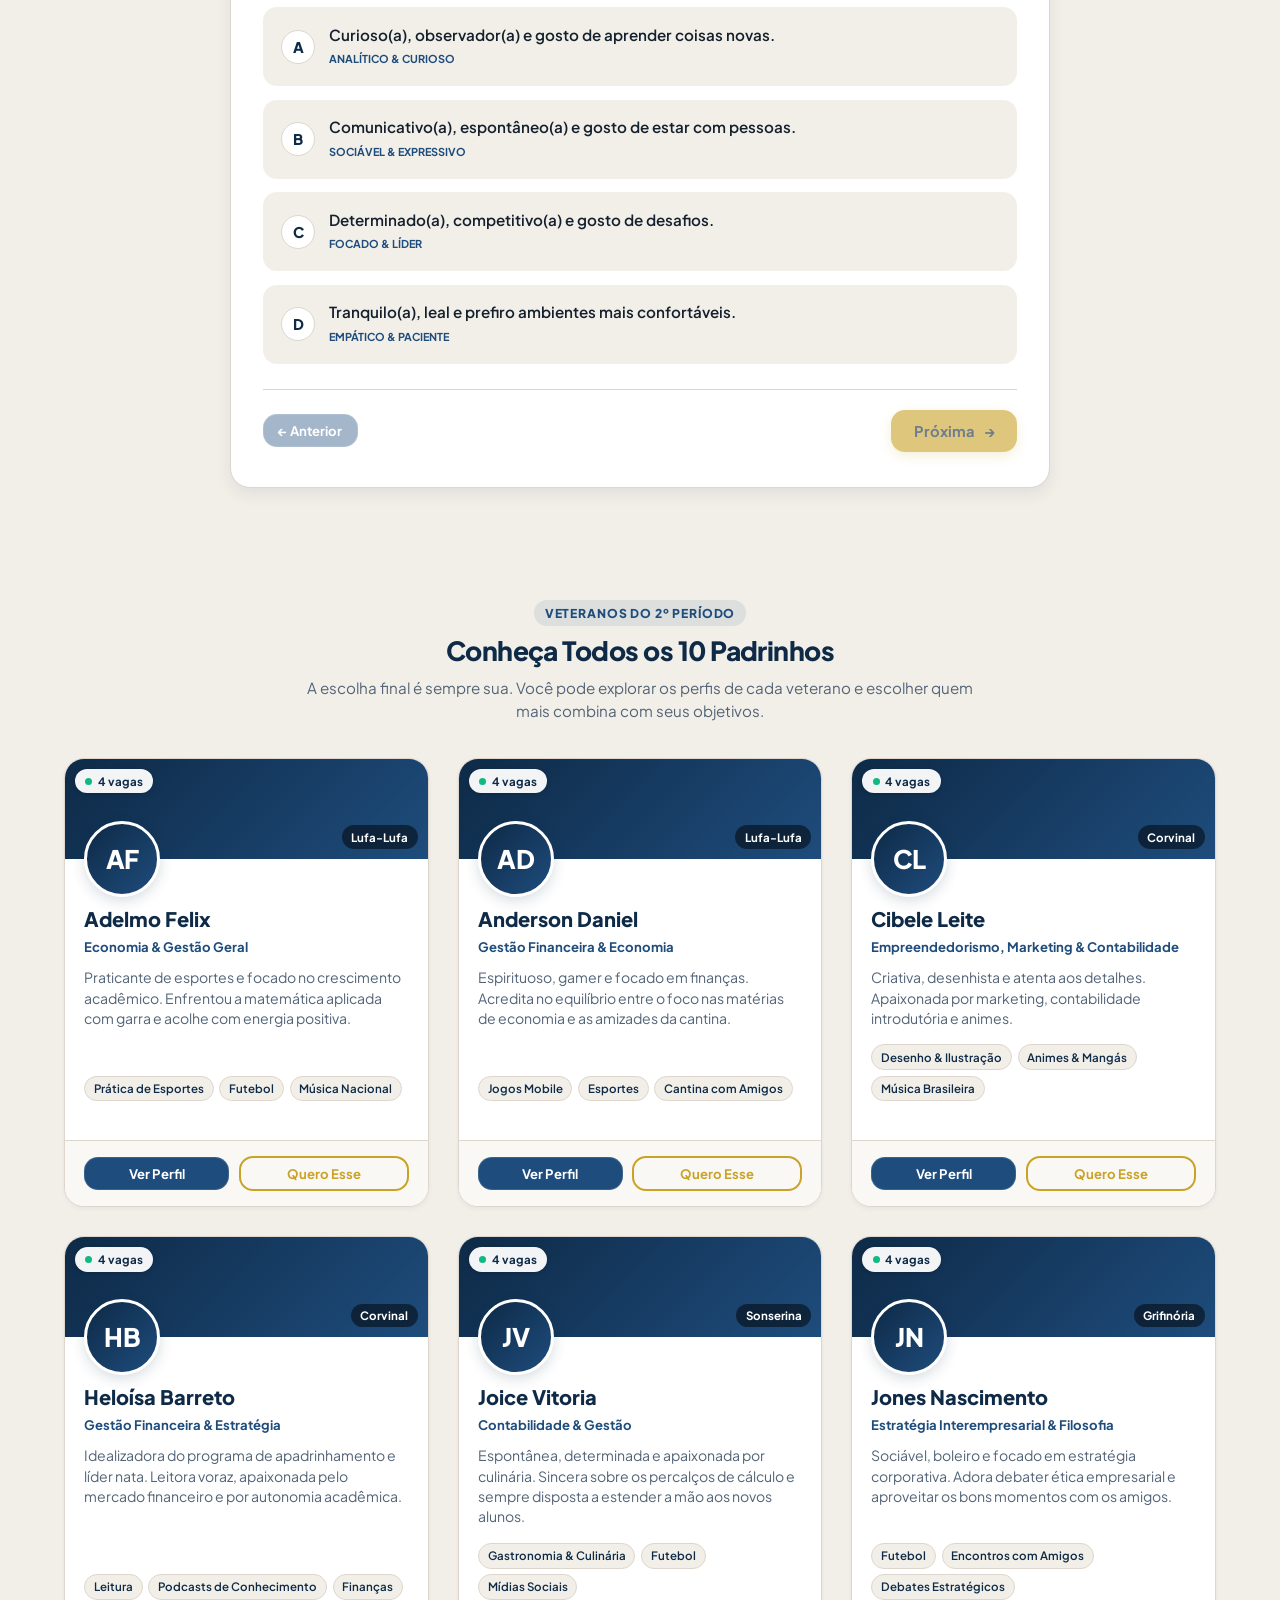
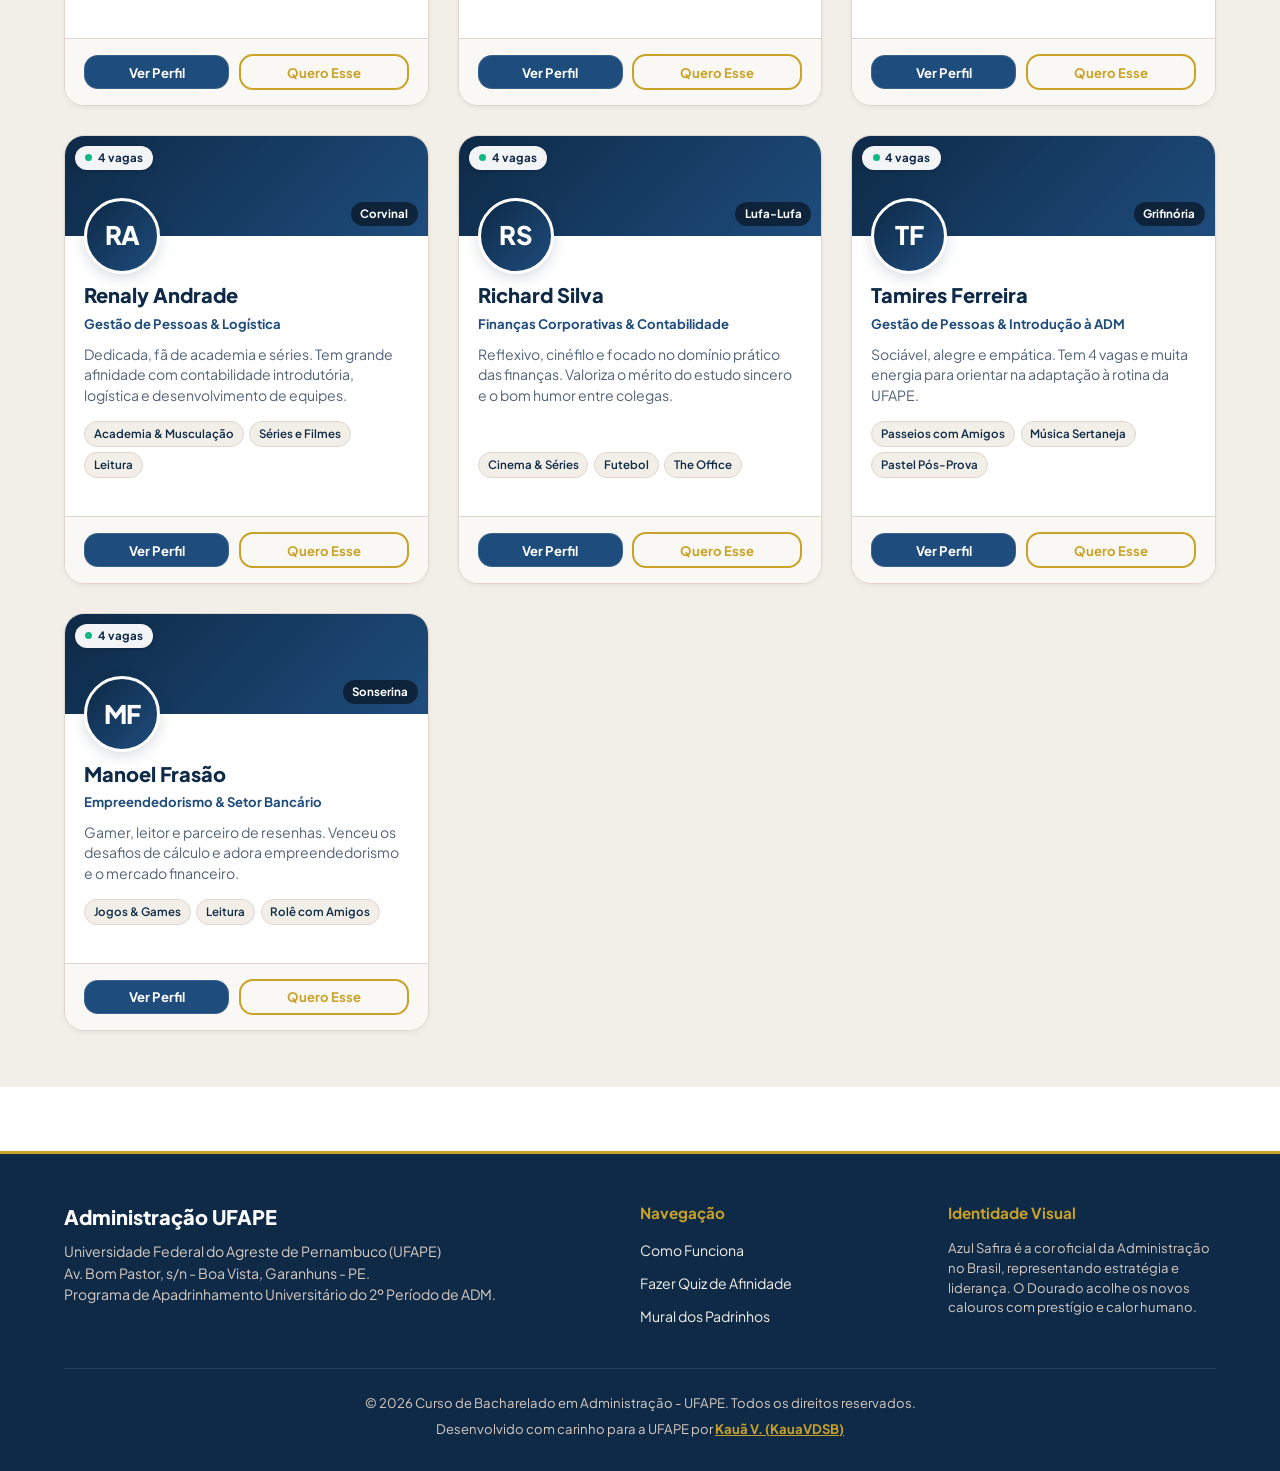
==== commit 5b264202: "feat: ajustar citacoes reais dos padrinhos, icones profissionais svg e pastas de assets" ====
--- a/index.html
+++ b/index.html
@@ -93,7 +93,7 @@
             <svg width="16" height="16" viewBox="0 0 24 24" fill="none" stroke="currentColor" stroke-width="2.5" stroke-linecap="round" stroke-linejoin="round"><polygon points="13 2 3 14 12 14 11 22 21 10 12 10 13 2"/></svg>
           </a>
           <a href="#mural-padrinhos" class="btn btn-ghost-white btn-lg btn-block-mobile">
-            <span>Conhecer os 9 Padrinhos</span>
+            <span>Conhecer os 10 Padrinhos</span>
           </a>
         </div>
 
@@ -160,7 +160,8 @@
       <div style="background: rgba(255, 255, 255, 0.08); border: 1.5px solid rgba(201, 162, 39, 0.4); border-radius: var(--radius-lg); padding: 1.8rem 1.5rem; display: flex; flex-direction: column; gap: 1.2rem; backdrop-filter: blur(8px);">
         <div style="display: flex; align-items: center; justify-content: space-between; flex-wrap: wrap; gap: 0.8rem;">
           <div style="display: inline-flex; align-items: center; gap: 0.5rem; background: rgba(201, 162, 39, 0.2); border: 1px solid var(--warm-gold); padding: 0.35rem 0.85rem; border-radius: 999px; font-size: 0.8rem; font-weight: 800; color: #fde047; text-transform: uppercase; letter-spacing: 0.05em;">
-            <span>📅</span> Cerimônia & Workshop Oficial
+            <svg width="14" height="14" viewBox="0 0 24 24" fill="none" stroke="currentColor" stroke-width="2.5" stroke-linecap="round" stroke-linejoin="round"><rect x="3" y="4" width="18" height="18" rx="2" ry="2"/><line x1="16" y1="2" x2="16" y2="6"/><line x1="8" y1="2" x2="8" y2="6"/><line x1="3" y1="10" x2="21" y2="10"/></svg>
+            <span>Cerimônia & Workshop Oficial</span>
           </div>
           <div style="font-size: 0.82rem; color: #cbd5e1; font-weight: 600;">
             Administração • UFAPE 2026.2
@@ -335,13 +336,13 @@
   </section>
 
   <!-- =========================================================================
-       MURAL DE TODOS OS 9 PADRINHOS
+       MURAL DE TODOS OS 10 PADRINHOS
        ========================================================================= -->
   <section class="section padrinhos-directory-section" id="mural-padrinhos">
     <div class="container">
       <div class="section-header">
         <span class="section-tag">Veteranos do 2º Período</span>
-        <h2 class="section-title">Conheça Todos os 9 Padrinhos</h2>
+        <h2 class="section-title">Conheça Todos os 10 Padrinhos</h2>
         <p class="section-desc">
           A escolha final é sempre sua. Você pode explorar os perfis de cada veterano e escolher quem mais combina com seus objetivos.
         </p>
@@ -601,8 +602,8 @@
         </p>
 
         <div class="ceremony-notice-box" style="background: rgba(14, 42, 71, 0.04); border: 1.5px dashed var(--sapphire-blue); border-radius: var(--radius-md); padding: 1.3rem; margin-bottom: 1.5rem; text-align: center;">
-          <div style="font-weight: 800; color: var(--royal-navy); font-size: 1.05rem; margin-bottom: 0.4rem; display: flex; align-items: center; justify-content: center; gap: 0.4rem;">
-            <span>🤝</span>
+          <div style="font-weight: 800; color: var(--royal-navy); font-size: 1.05rem; margin-bottom: 0.4rem; display: flex; align-items: center; justify-content: center; gap: 0.5rem;">
+            <svg width="20" height="20" viewBox="0 0 24 24" fill="none" stroke="currentColor" stroke-width="2.5" stroke-linecap="round" stroke-linejoin="round"><path d="M17 21v-2a4 4 0 0 0-4-4H5a4 4 0 0 0-4 4v2"/><circle cx="9" cy="7" r="4"/><path d="M23 21v-2a4 4 0 0 0-3-3.87"/><path d="M16 3.13a4 4 0 0 1 0 7.75"/></svg>
             <span>Primeiro Encontro no Workshop & Cerimônia Oficial</span>
           </div>
           <p style="font-size: 0.88rem; color: var(--text-muted); line-height: 1.5; margin: 0 0 1rem 0;">
@@ -686,8 +687,8 @@
   <!-- Modal de Confirmação de Permuta (Única Troca Permitida) -->
   <div id="permuta-modal" class="modal-overlay">
     <div class="modal-dialog" style="max-width: 480px; text-align: center; padding: 2rem 1.5rem;">
-      <div style="width: 56px; height: 56px; margin: 0 auto 1.2rem auto; border-radius: 50%; background: #fef3c7; color: #b45309; display: flex; align-items: center; justify-content: center; font-size: 1.8rem;">
-        ⚠️
+      <div style="width: 56px; height: 56px; margin: 0 auto 1.2rem auto; border-radius: 50%; background: #fef3c7; display: flex; align-items: center; justify-content: center;">
+        <svg width="28" height="28" viewBox="0 0 24 24" fill="none" stroke="#b45309" stroke-width="2.5" stroke-linecap="round" stroke-linejoin="round"><path d="M10.29 3.86L1.82 18a2 2 0 0 0 1.71 3h16.94a2 2 0 0 0 1.71-3L13.71 3.86a2 2 0 0 0-3.42 0z"/><line x1="12" y1="9" x2="12" y2="13"/><line x1="12" y1="17" x2="12.01" y2="17"/></svg>
       </div>
       <h3 style="font-size: 1.35rem; color: var(--royal-navy); font-weight: 800; margin-bottom: 0.6rem;">
         Atenção: Permuta de Mentor
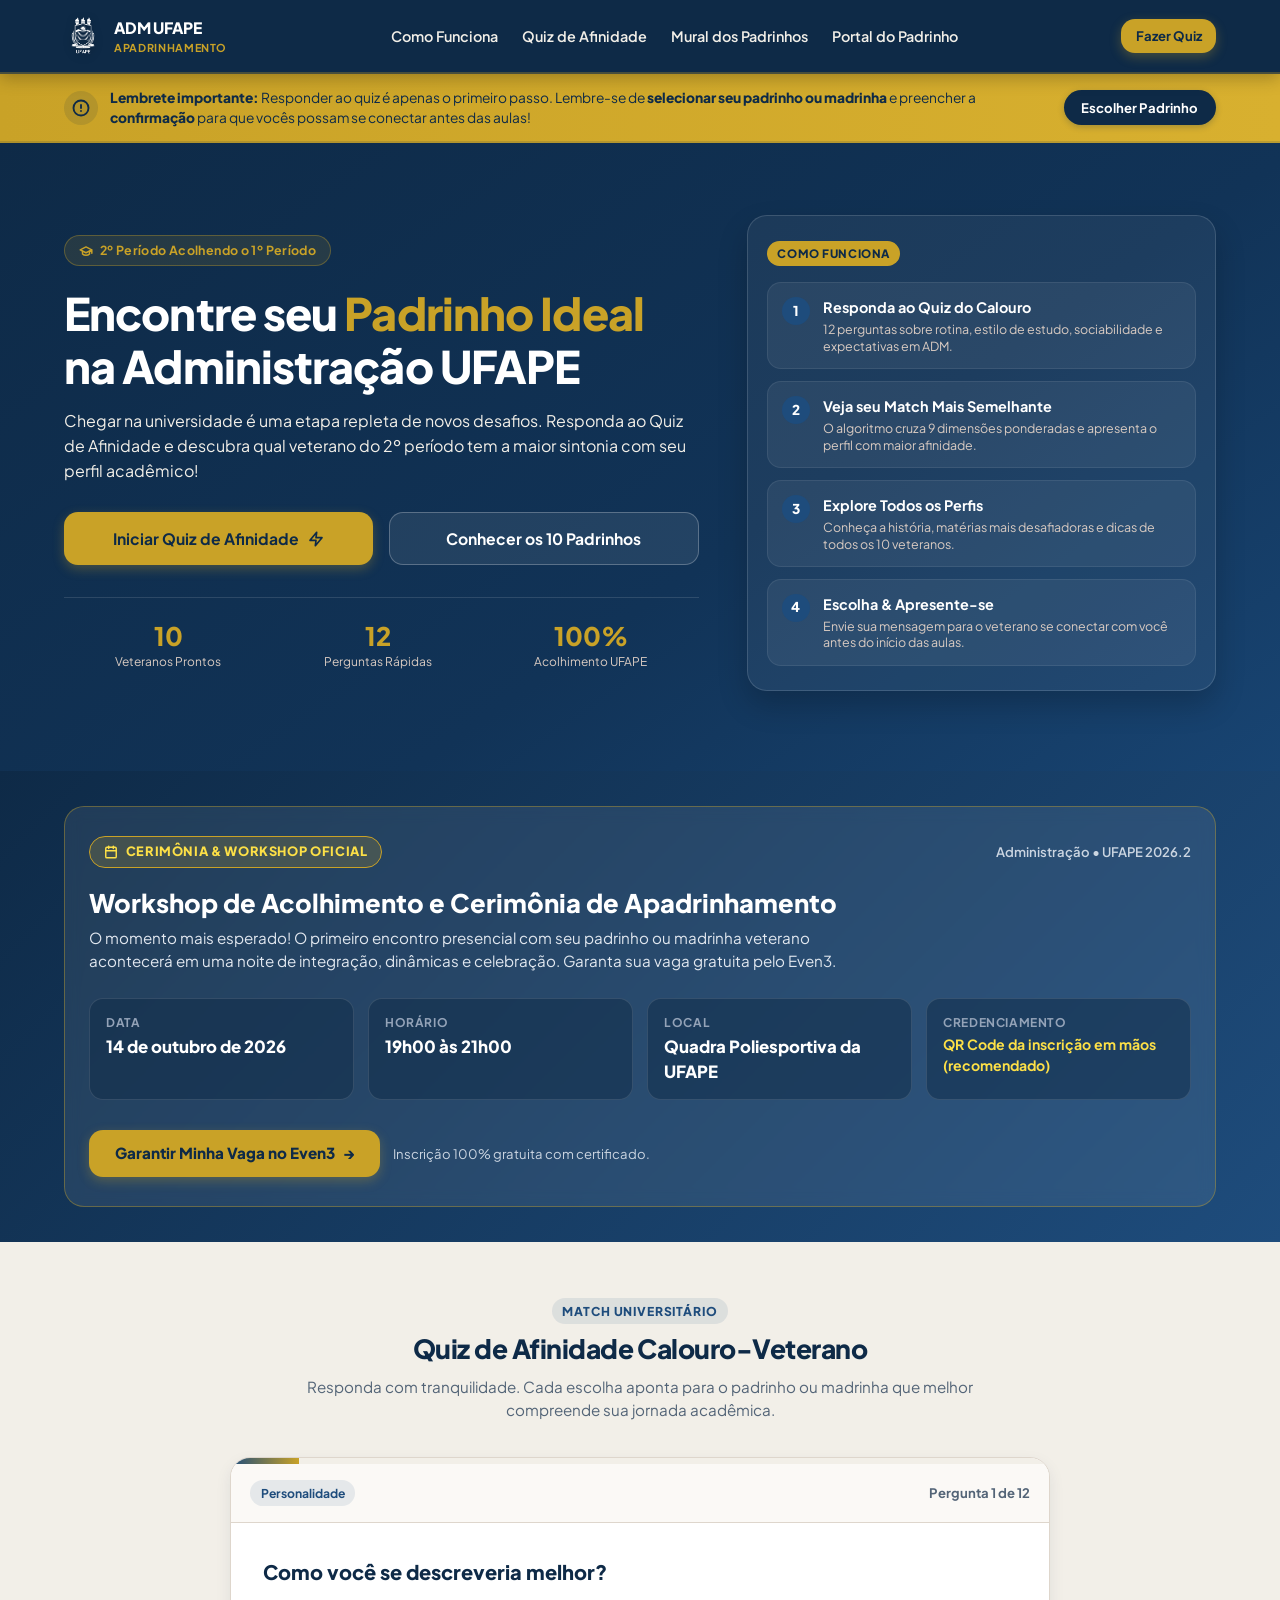
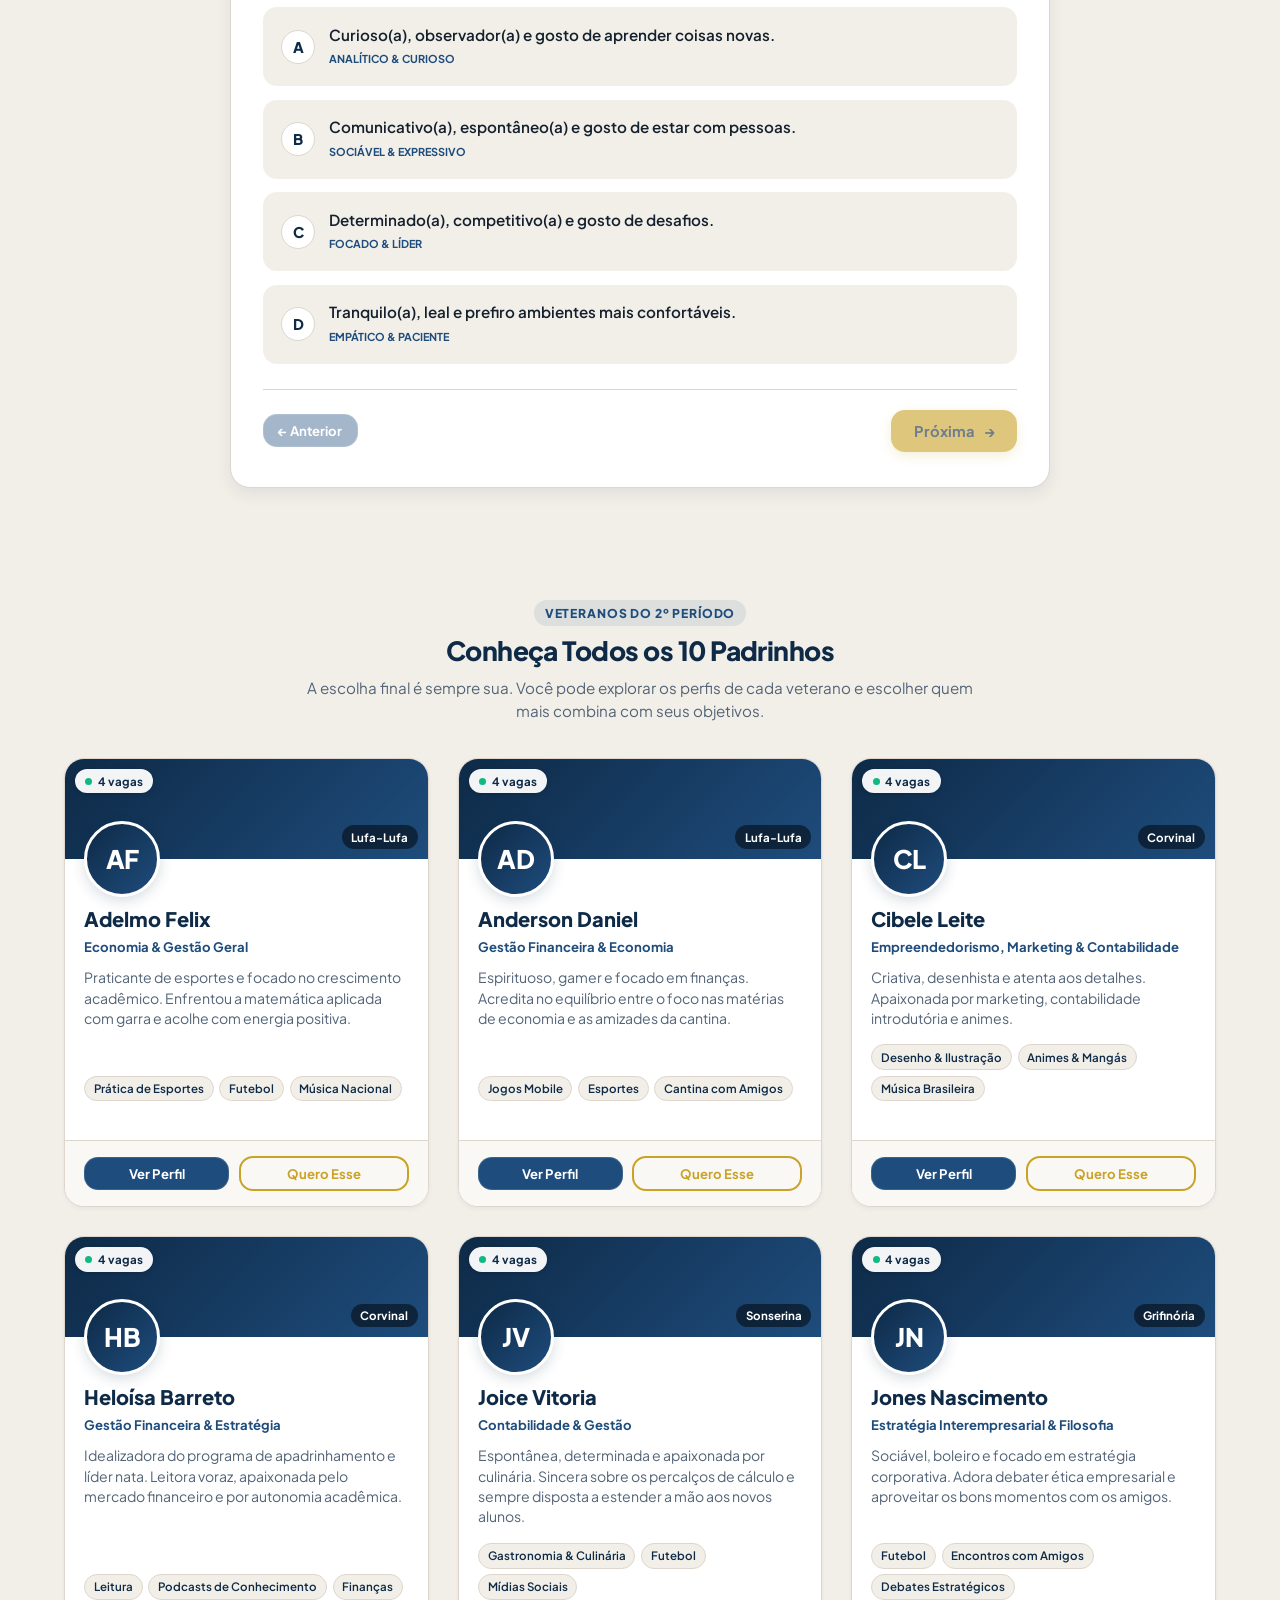
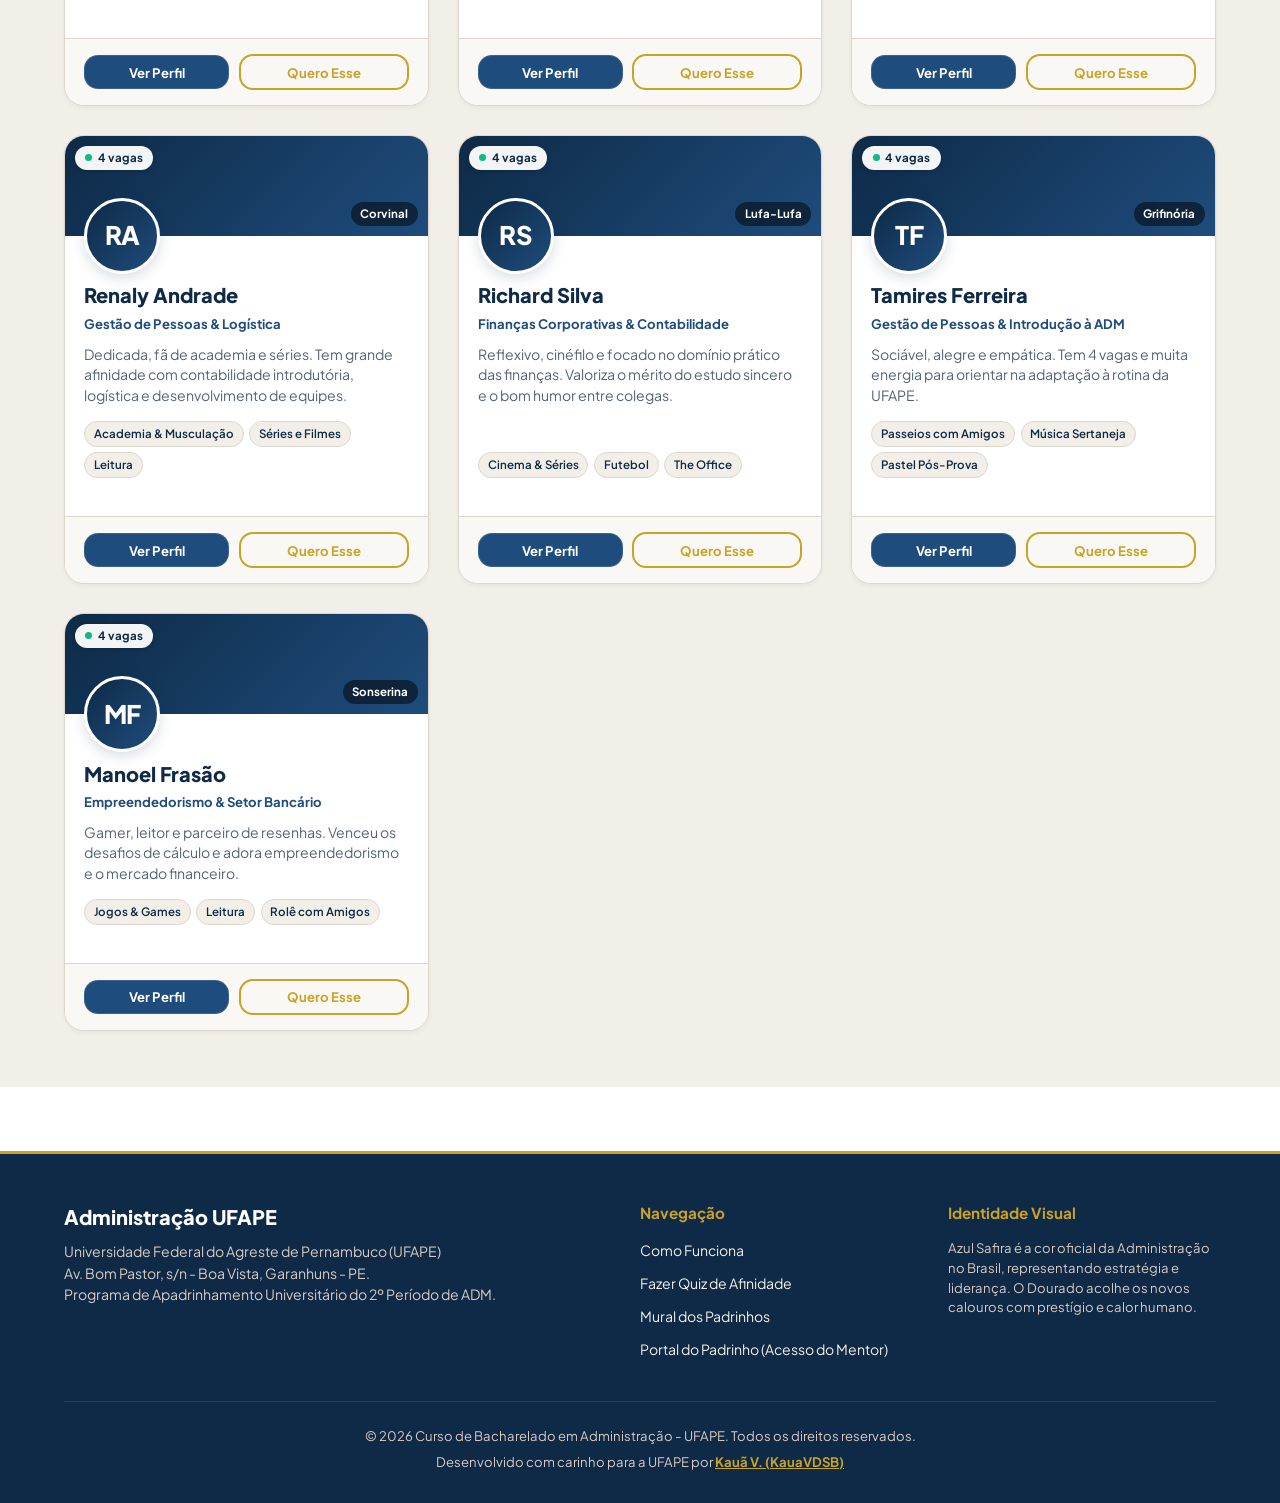
==== commit bbe7dcda: "feat(padrinho): implementar portal do padrinho, autenticacao e modelos de email" ====
--- a/index.html
+++ b/index.html
@@ -33,6 +33,7 @@
         <li><a href="#como-funciona" class="nav-link">Como Funciona</a></li>
         <li><a href="#quiz-section" class="nav-link">Quiz de Afinidade</a></li>
         <li><a href="#mural-padrinhos" class="nav-link">Mural dos Padrinhos</a></li>
+        <li><a href="padrinho.html" class="nav-link">Portal do Padrinho</a></li>
       </ul>
 
       <div class="nav-actions">
@@ -732,6 +733,7 @@
             <li><a href="#como-funciona">Como Funciona</a></li>
             <li><a href="#quiz-section">Fazer Quiz de Afinidade</a></li>
             <li><a href="#mural-padrinhos">Mural dos Padrinhos</a></li>
+            <li><a href="padrinho.html">Portal do Padrinho (Acesso do Mentor)</a></li>
           </ul>
         </div>
 
--- a/css/styles.css
+++ b/css/styles.css
@@ -1981,3 +1981,620 @@
   }
 }
 
+/* ==========================================================================
+   PORTAL DO PADRINHO & MADRINHA - DESIGN SYSTEM ESPECÍFICO
+   ========================================================================== */
+
+.padrinho-portal-body {
+  background-color: #f7f9fa;
+  min-height: 100vh;
+  display: flex;
+  flex-direction: column;
+}
+
+.portal-main-content {
+  flex: 1;
+  padding: 2.5rem 0 4rem 0;
+}
+
+/* 1. Tela de Login do Portal */
+.portal-card-login {
+  max-width: 460px;
+  margin: 1.5rem auto;
+  background-color: var(--pure-white);
+  border: 1px solid var(--border-subtle);
+  border-radius: var(--radius-lg);
+  padding: 2.2rem 1.8rem;
+  box-shadow: var(--shadow-md);
+}
+
+.portal-login-header {
+  text-align: center;
+  margin-bottom: 1.75rem;
+}
+
+.portal-icon-badge {
+  width: 60px;
+  height: 60px;
+  background: linear-gradient(135deg, rgba(14, 42, 71, 0.08), rgba(201, 162, 39, 0.15));
+  color: var(--royal-navy);
+  border-radius: var(--radius-full);
+  display: flex;
+  align-items: center;
+  justify-content: center;
+  margin: 0 auto 1.25rem auto;
+  border: 1px solid rgba(201, 162, 39, 0.25);
+}
+
+.portal-login-title {
+  font-size: 1.45rem;
+  font-weight: 800;
+  color: var(--royal-navy);
+  letter-spacing: -0.02em;
+  margin-bottom: 0.5rem;
+}
+
+.portal-login-subtitle {
+  font-size: 0.9rem;
+  color: var(--text-muted);
+  line-height: 1.45;
+}
+
+.portal-form {
+  display: flex;
+  flex-direction: column;
+  gap: 1.15rem;
+}
+
+.portal-submit-btn {
+  display: flex;
+  align-items: center;
+  justify-content: center;
+  gap: 0.5rem;
+  margin-top: 0.5rem;
+  padding: 0.85rem 1.2rem;
+  font-size: 0.95rem;
+  font-weight: 700;
+}
+
+.portal-link-btn {
+  background: none;
+  border: none;
+  color: var(--sapphire-blue);
+  font-weight: 600;
+  cursor: pointer;
+  text-decoration: underline;
+  padding: 0;
+}
+
+.portal-link-btn:hover {
+  color: var(--royal-navy);
+}
+
+.portal-login-info-box {
+  display: flex;
+  align-items: flex-start;
+  gap: 0.75rem;
+  background-color: var(--warm-gold-light);
+  border: 1px solid rgba(201, 162, 39, 0.25);
+  border-radius: var(--radius-md);
+  padding: 0.95rem;
+  margin-top: 1.75rem;
+}
+
+.portal-login-info-box .info-box-icon {
+  color: var(--warm-gold);
+  flex-shrink: 0;
+  margin-top: 0.15rem;
+}
+
+.portal-login-info-box .info-box-text strong {
+  font-size: 0.85rem;
+  color: #78350f;
+  display: block;
+  margin-bottom: 0.2rem;
+}
+
+.portal-login-info-box .info-box-text p {
+  font-size: 0.8rem;
+  color: #92400e;
+  line-height: 1.4;
+  margin: 0;
+}
+
+/* Alertas do Portal */
+.portal-alert {
+  padding: 0.8rem 1rem;
+  border-radius: var(--radius-md);
+  font-size: 0.85rem;
+  font-weight: 600;
+  margin-bottom: 1.25rem;
+  line-height: 1.4;
+}
+
+.portal-alert-info {
+  background-color: #eff6ff;
+  border: 1px solid #bfdbfe;
+  color: #1e40af;
+}
+
+.portal-alert-success {
+  background-color: #f0fdf4;
+  border: 1px solid #bbf7d0;
+  color: #166534;
+}
+
+.portal-alert-warning {
+  background-color: #fffbeb;
+  border: 1px solid #fef3c7;
+  color: #92400e;
+}
+
+.portal-alert-danger {
+  background-color: #fef2f2;
+  border: 1px solid #fecaca;
+  color: #991b1b;
+}
+
+/* 2. Dashboard do Mentor */
+.portal-dashboard {
+  max-width: 980px;
+  margin: 0 auto;
+}
+
+.mentor-profile-banner {
+  background-color: var(--pure-white);
+  border: 1px solid var(--border-subtle);
+  border-radius: var(--radius-lg);
+  padding: 1.5rem 1.75rem;
+  box-shadow: var(--shadow-sm);
+  display: flex;
+  flex-direction: column;
+  gap: 1.25rem;
+  margin-bottom: 1.75rem;
+}
+
+@media (min-width: 640px) {
+  .mentor-profile-banner {
+    flex-direction: row;
+    align-items: center;
+    justify-content: space-between;
+  }
+}
+
+.mentor-banner-main {
+  display: flex;
+  align-items: center;
+  gap: 1.25rem;
+}
+
+.mentor-banner-info {
+  display: flex;
+  flex-direction: column;
+  gap: 0.25rem;
+}
+
+.mentor-badges-row {
+  display: flex;
+  align-items: center;
+  gap: 0.5rem;
+  flex-wrap: wrap;
+}
+
+.mentor-banner-name {
+  font-size: 1.35rem;
+  font-weight: 800;
+  color: var(--royal-navy);
+  letter-spacing: -0.01em;
+}
+
+.mentor-banner-email {
+  font-size: 0.85rem;
+  color: var(--text-muted);
+}
+
+.mentor-banner-actions {
+  display: flex;
+  align-items: center;
+  gap: 0.65rem;
+}
+
+/* Card de Cota de Vagas */
+.portal-quota-card {
+  background: linear-gradient(135deg, #ffffff 0%, #f9fbfd 100%);
+  border: 1px solid rgba(14, 42, 71, 0.12);
+  border-radius: var(--radius-lg);
+  padding: 1.5rem 1.75rem;
+  box-shadow: var(--shadow-sm);
+  margin-bottom: 2rem;
+}
+
+.quota-card-header {
+  display: flex;
+  flex-direction: column;
+  gap: 0.5rem;
+  margin-bottom: 1rem;
+}
+
+@media (min-width: 540px) {
+  .quota-card-header {
+    flex-direction: row;
+    align-items: flex-start;
+    justify-content: space-between;
+  }
+}
+
+.quota-card-subtitle {
+  font-size: 0.8rem;
+  font-weight: 700;
+  text-transform: uppercase;
+  letter-spacing: 0.05em;
+  color: var(--warm-gold);
+}
+
+.quota-card-title {
+  font-size: 1.25rem;
+  font-weight: 800;
+  color: var(--royal-navy);
+  margin-top: 0.15rem;
+}
+
+.quota-remaining-badge {
+  display: inline-flex;
+  align-items: center;
+  padding: 0.35rem 0.75rem;
+  background-color: rgba(30, 76, 124, 0.08);
+  border: 1px solid rgba(30, 76, 124, 0.18);
+  color: var(--sapphire-blue);
+  font-size: 0.8rem;
+  font-weight: 700;
+  border-radius: var(--radius-full);
+}
+
+.quota-progress-track {
+  width: 100%;
+  height: 12px;
+  background-color: #e5e7eb;
+  border-radius: var(--radius-full);
+  overflow: hidden;
+  margin-bottom: 0.85rem;
+}
+
+.quota-progress-fill {
+  height: 100%;
+  background: linear-gradient(90deg, var(--sapphire-blue), var(--warm-gold));
+  border-radius: var(--radius-full);
+  transition: width 0.6s cubic-bezier(0.4, 0, 0.2, 1);
+}
+
+.quota-card-tip {
+  font-size: 0.85rem;
+  color: var(--text-muted);
+  line-height: 1.45;
+  margin: 0;
+}
+
+/* Seção de Afilhados */
+.portal-afilhados-section {
+  display: flex;
+  flex-direction: column;
+  gap: 1.25rem;
+}
+
+.afilhados-section-header {
+  display: flex;
+  flex-direction: column;
+  gap: 0.75rem;
+}
+
+@media (min-width: 580px) {
+  .afilhados-section-header {
+    flex-direction: row;
+    align-items: flex-end;
+    justify-content: space-between;
+  }
+}
+
+.afilhados-section-title {
+  font-size: 1.25rem;
+  font-weight: 800;
+  color: var(--royal-navy);
+}
+
+.afilhados-section-subtitle {
+  font-size: 0.85rem;
+  color: var(--text-muted);
+  margin-top: 0.2rem;
+}
+
+/* Empty State */
+.afilhados-empty-box {
+  background-color: var(--pure-white);
+  border: 2px dashed var(--border-subtle);
+  border-radius: var(--radius-lg);
+  padding: 3rem 1.5rem;
+  text-align: center;
+}
+
+.empty-icon-circle {
+  width: 64px;
+  height: 64px;
+  background-color: rgba(14, 42, 71, 0.05);
+  color: var(--royal-navy);
+  border-radius: var(--radius-full);
+  display: flex;
+  align-items: center;
+  justify-content: center;
+  margin: 0 auto 1.25rem auto;
+}
+
+.empty-state-title {
+  font-size: 1.15rem;
+  font-weight: 700;
+  color: var(--royal-navy);
+  margin-bottom: 0.5rem;
+}
+
+.empty-state-text {
+  font-size: 0.9rem;
+  color: var(--text-muted);
+  max-width: 480px;
+  margin: 0 auto;
+  line-height: 1.5;
+}
+
+/* Grid de Cards de Afilhados */
+.afilhados-cards-grid {
+  display: grid;
+  grid-template-columns: 1fr;
+  gap: 1.25rem;
+}
+
+@media (min-width: 720px) {
+  .afilhados-cards-grid {
+    grid-template-columns: repeat(2, 1fr);
+  }
+}
+
+.afilhado-card {
+  background-color: var(--pure-white);
+  border: 1px solid var(--border-subtle);
+  border-radius: var(--radius-lg);
+  padding: 1.4rem;
+  box-shadow: var(--shadow-sm);
+  display: flex;
+  flex-direction: column;
+  gap: 1.15rem;
+  transition: transform var(--transition-fast), box-shadow var(--transition-fast), border-color var(--transition-fast);
+}
+
+.afilhado-card:hover {
+  transform: translateY(-2px);
+  box-shadow: var(--shadow-md);
+  border-color: rgba(30, 76, 124, 0.3);
+}
+
+.afilhado-card-contatado {
+  border-color: #86efac;
+  background-color: #fafffb;
+}
+
+.afilhado-card-top {
+  display: flex;
+  justify-content: space-between;
+  align-items: flex-start;
+}
+
+.afilhado-header-info {
+  display: flex;
+  flex-direction: column;
+  gap: 0.25rem;
+  width: 100%;
+}
+
+.afilhado-numero {
+  font-size: 0.72rem;
+  font-weight: 800;
+  text-transform: uppercase;
+  letter-spacing: 0.05em;
+  color: var(--warm-gold);
+}
+
+.afilhado-nome {
+  font-size: 1.1rem;
+  font-weight: 800;
+  color: var(--royal-navy);
+  letter-spacing: -0.01em;
+}
+
+.afilhado-meta-row {
+  display: flex;
+  align-items: center;
+  gap: 0.45rem;
+  flex-wrap: wrap;
+  margin-top: 0.2rem;
+}
+
+.afilhado-data {
+  font-size: 0.75rem;
+  color: var(--text-light);
+  font-weight: 500;
+}
+
+/* Badges de Contato */
+.badge-whatsapp {
+  background-color: #dcfce7;
+  color: #15803d;
+  border: 1px solid #86efac;
+  font-size: 0.72rem;
+  font-weight: 700;
+  padding: 0.2rem 0.5rem;
+  border-radius: var(--radius-full);
+}
+
+.badge-instagram {
+  background-color: #fdf2f8;
+  color: #be185d;
+  border: 1px solid #fbcfe8;
+  font-size: 0.72rem;
+  font-weight: 700;
+  padding: 0.2rem 0.5rem;
+  border-radius: var(--radius-full);
+}
+
+.badge-muted {
+  background-color: #f3f4f6;
+  color: #4b5563;
+  border: 1px solid #e5e7eb;
+  font-size: 0.72rem;
+  font-weight: 700;
+  padding: 0.2rem 0.5rem;
+  border-radius: var(--radius-full);
+}
+
+.badge-permuta {
+  background-color: #eff6ff;
+  color: #1d4ed8;
+  border: 1px solid #bfdbfe;
+  font-size: 0.72rem;
+  font-weight: 700;
+  padding: 0.2rem 0.5rem;
+  border-radius: var(--radius-full);
+}
+
+/* Contatos Box */
+.afilhado-contatos-box {
+  background-color: #f8fafc;
+  border: 1px solid #e2e8f0;
+  border-radius: var(--radius-md);
+  padding: 0.85rem;
+  display: flex;
+  flex-direction: column;
+  gap: 0.55rem;
+}
+
+.contato-row {
+  display: flex;
+  align-items: center;
+  justify-content: space-between;
+  gap: 0.5rem;
+  font-size: 0.85rem;
+}
+
+.contato-label {
+  color: var(--text-muted);
+  font-weight: 600;
+}
+
+.contato-valor {
+  color: var(--text-main);
+  font-weight: 600;
+}
+
+.btn-whatsapp-action {
+  display: inline-flex;
+  align-items: center;
+  gap: 0.4rem;
+  background-color: #25d366;
+  color: #ffffff;
+  padding: 0.35rem 0.75rem;
+  border-radius: var(--radius-sm);
+  font-size: 0.8rem;
+  font-weight: 700;
+  text-decoration: none;
+  transition: background-color var(--transition-fast);
+}
+
+.btn-whatsapp-action:hover {
+  background-color: #1eb855;
+}
+
+.btn-instagram-action {
+  display: inline-flex;
+  align-items: center;
+  gap: 0.35rem;
+  background: linear-gradient(45deg, #f09433 0%, #e6683c 25%, #dc2743 50%, #cc2366 75%, #bc1888 100%);
+  color: #ffffff;
+  padding: 0.35rem 0.75rem;
+  border-radius: var(--radius-sm);
+  font-size: 0.8rem;
+  font-weight: 700;
+  text-decoration: none;
+}
+
+.btn-instagram-action:hover {
+  opacity: 0.9;
+}
+
+/* Box Respostas */
+.afilhado-respostas-box {
+  display: flex;
+  flex-direction: column;
+  gap: 0.45rem;
+  font-size: 0.82rem;
+  border-top: 1px dashed var(--border-subtle);
+  padding-top: 0.75rem;
+}
+
+.resposta-item {
+  display: flex;
+  flex-direction: column;
+  gap: 0.1rem;
+}
+
+.resposta-rotulo {
+  color: var(--text-muted);
+  font-weight: 700;
+  font-size: 0.75rem;
+  text-transform: uppercase;
+  letter-spacing: 0.03em;
+}
+
+.resposta-valor {
+  color: var(--text-main);
+  line-height: 1.35;
+}
+
+/* Checklist Box */
+.afilhado-checklist-box {
+  background-color: #ffffff;
+  border-top: 1px solid #f1f5f9;
+  padding-top: 0.75rem;
+  margin-top: auto;
+}
+
+.checklist-label {
+  display: flex;
+  align-items: center;
+  gap: 0.55rem;
+  font-size: 0.85rem;
+  font-weight: 600;
+  color: var(--text-main);
+  cursor: pointer;
+  user-select: none;
+}
+
+.checklist-checkbox {
+  width: 17px;
+  height: 17px;
+  cursor: pointer;
+  accent-color: var(--sapphire-blue);
+}
+
+/* Botão Link e Modais */
+.modal-actions-group {
+  display: flex;
+  justify-content: flex-end;
+  gap: 0.75rem;
+  margin-top: 1.5rem;
+}
+
+@keyframes spin {
+  100% { transform: rotate(360deg); }
+}
+
+.loading-spin svg {
+  animation: spin 0.7s linear infinite;
+}
+
+
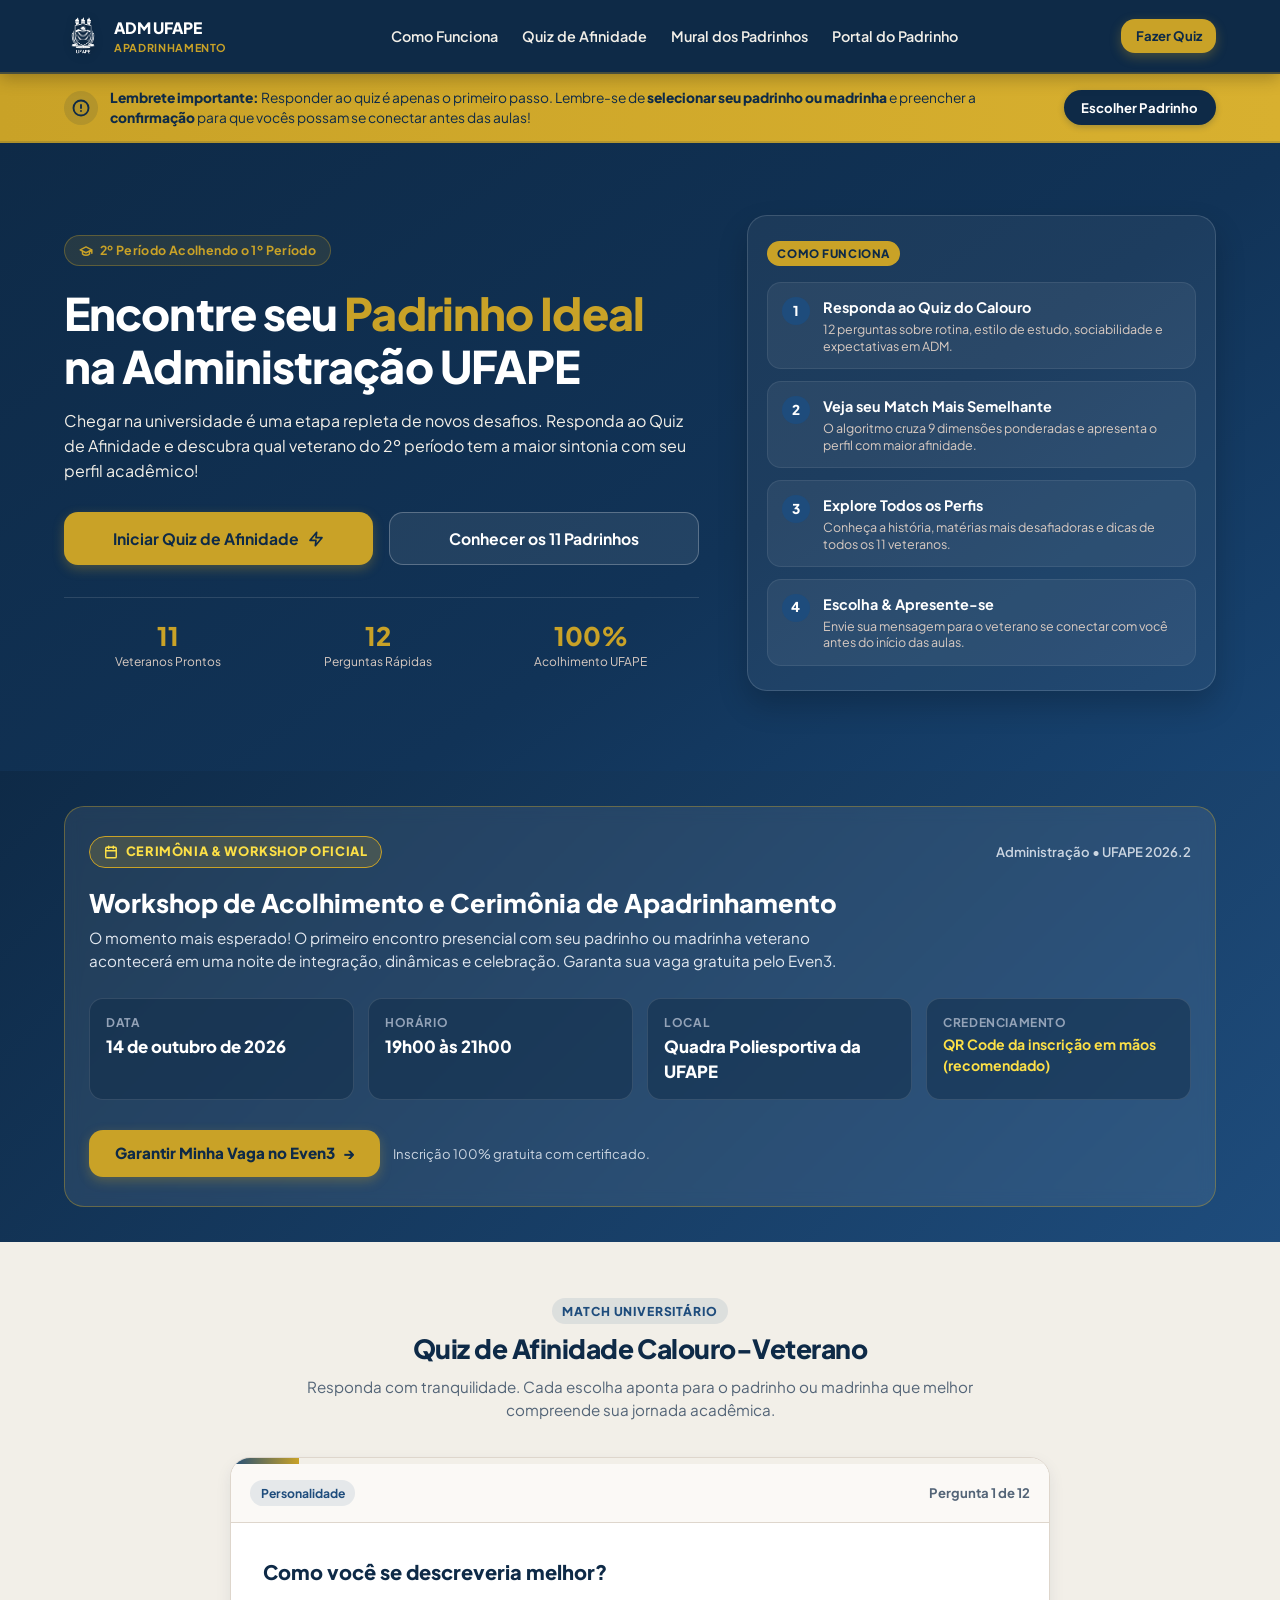
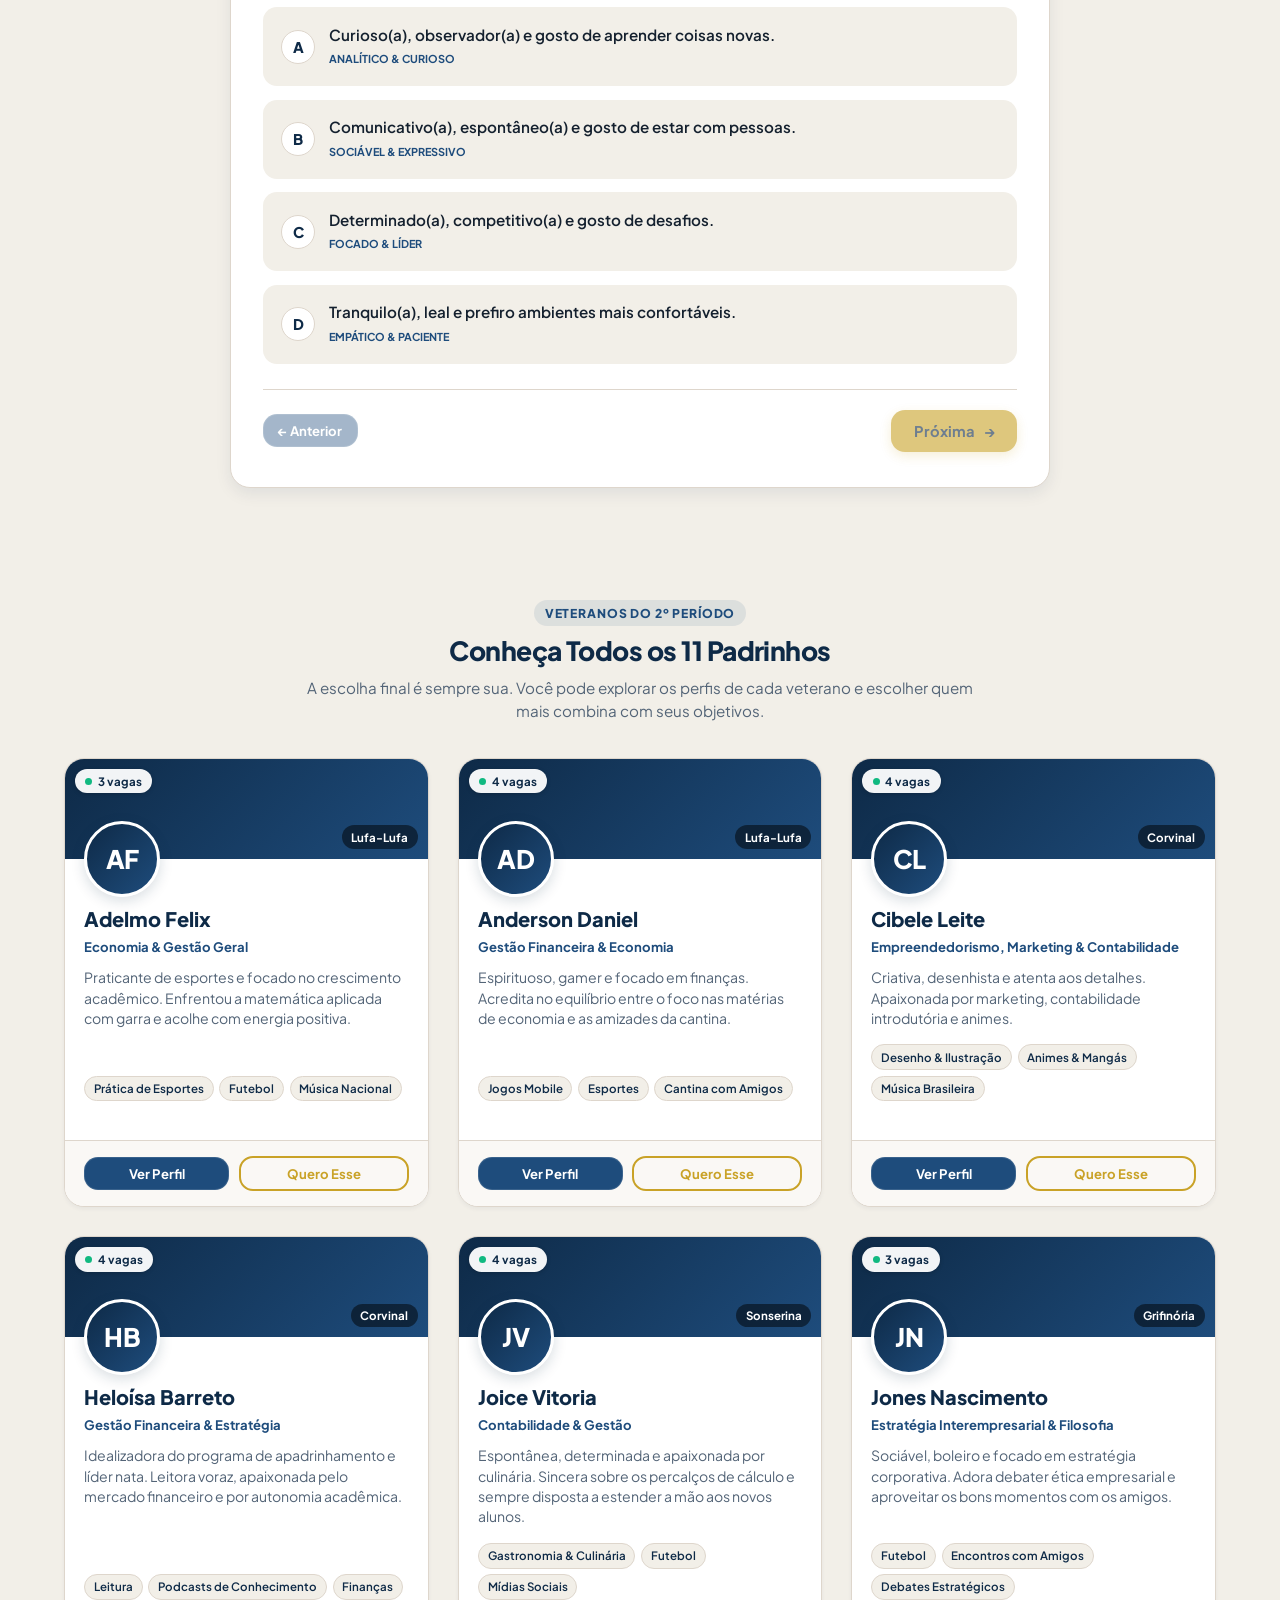
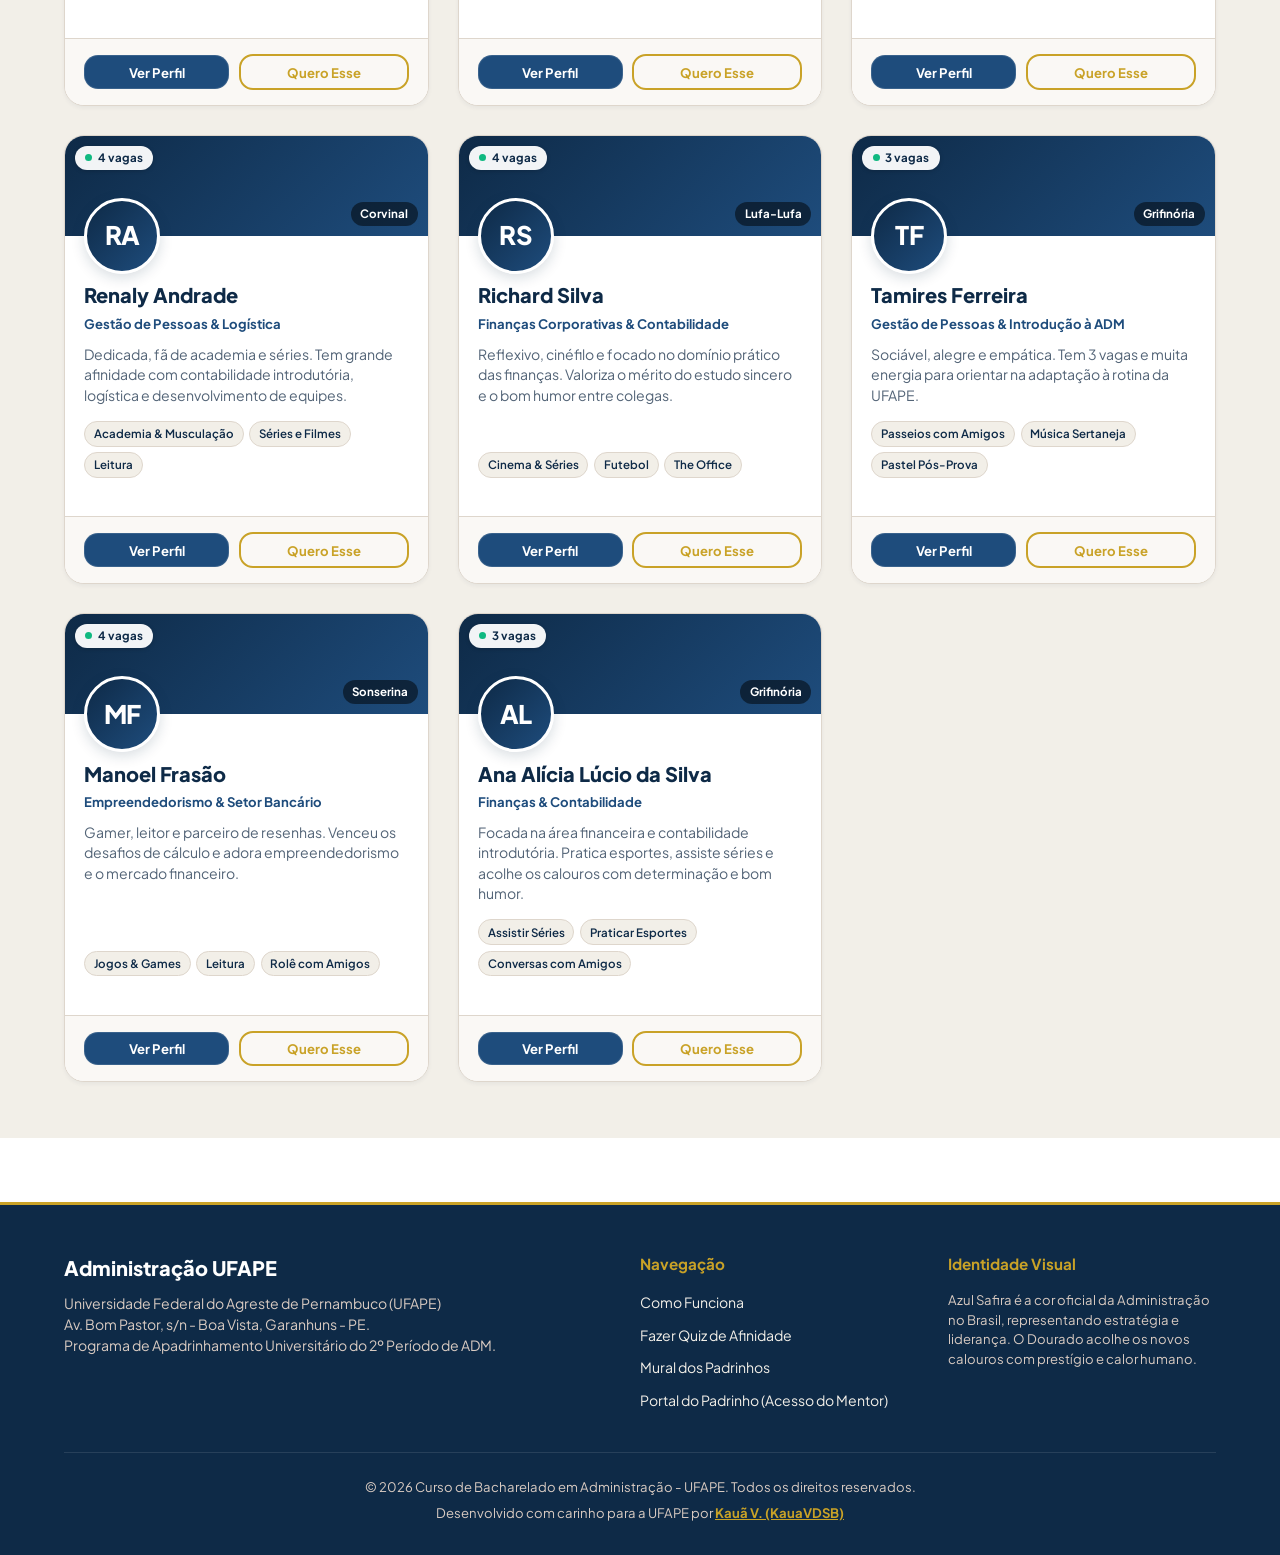
==== commit c733747c: "fix(conteudo): atualiza perfis (figurinha Ana Alicia, ídolo Heloisa) e ajusta contagem para 11 mento" ====
--- a/index.html
+++ b/index.html
@@ -94,13 +94,13 @@
             <svg width="16" height="16" viewBox="0 0 24 24" fill="none" stroke="currentColor" stroke-width="2.5" stroke-linecap="round" stroke-linejoin="round"><polygon points="13 2 3 14 12 14 11 22 21 10 12 10 13 2"/></svg>
           </a>
           <a href="#mural-padrinhos" class="btn btn-ghost-white btn-lg btn-block-mobile">
-            <span>Conhecer os 10 Padrinhos</span>
+            <span>Conhecer os 11 Padrinhos</span>
           </a>
         </div>
 
         <div class="hero-stats">
           <div class="stat-item">
-            <span class="stat-value">10</span>
+            <span class="stat-value">11</span>
             <span class="stat-label">Veteranos Prontos</span>
           </div>
           <div class="stat-item">
@@ -138,7 +138,7 @@
           <div class="step-num">3</div>
           <div class="step-info">
             <h4>Explore Todos os Perfis</h4>
-            <p>Conheça a história, matérias mais desafiadoras e dicas de todos os 10 veteranos.</p>
+            <p>Conheça a história, matérias mais desafiadoras e dicas de todos os 11 veteranos.</p>
           </div>
         </div>
 
@@ -337,13 +337,13 @@
   </section>
 
   <!-- =========================================================================
-       MURAL DE TODOS OS 10 PADRINHOS
+       MURAL DE TODOS OS 11 PADRINHOS
        ========================================================================= -->
   <section class="section padrinhos-directory-section" id="mural-padrinhos">
     <div class="container">
       <div class="section-header">
         <span class="section-tag">Veteranos do 2º Período</span>
-        <h2 class="section-title">Conheça Todos os 10 Padrinhos</h2>
+        <h2 class="section-title">Conheça Todos os 11 Padrinhos</h2>
         <p class="section-desc">
           A escolha final é sempre sua. Você pode explorar os perfis de cada veterano e escolher quem mais combina com seus objetivos.
         </p>
--- a/css/styles.css
+++ b/css/styles.css
@@ -1982,62 +1982,249 @@
 }
 
 /* ==========================================================================
-   PORTAL DO PADRINHO & MADRINHA - DESIGN SYSTEM ESPECÍFICO
+   PORTAL DO PADRINHO & MADRINHA - DESIGN SYSTEM ESPECÍFICO (UFAPE padrinhos)
    ========================================================================== */
 
 .padrinho-portal-body {
-  background-color: #f7f9fa;
+  background-color: var(--swan-offwhite);
   min-height: 100vh;
   display: flex;
   flex-direction: column;
+  color: var(--text-main);
+  background-image: 
+    radial-gradient(at 10% 20%, rgba(201, 162, 39, 0.05) 0px, transparent 50%),
+    radial-gradient(at 90% 80%, rgba(30, 76, 124, 0.06) 0px, transparent 50%);
+  background-attachment: fixed;
 }
 
 .portal-main-content {
   flex: 1;
-  padding: 2.5rem 0 4rem 0;
-}
-
-/* 1. Tela de Login do Portal */
+  padding: 1.75rem 0 3.5rem 0;
+}
+
+/* Brand Identity no Navbar: UFAPE padrinhos */
+.brand-hero-text {
+  display: flex;
+  flex-direction: column;
+  line-height: 1;
+}
+
+.brand-hero-text .brand-title {
+  font-size: 1.25rem;
+  font-weight: 800;
+  color: #FFFFFF !important;
+  letter-spacing: -0.02em;
+  line-height: 1;
+}
+
+.brand-sub-padrinhos {
+  font-size: 0.72rem;
+  font-weight: 700;
+  color: var(--warm-gold) !important;
+  letter-spacing: 0.12em;
+  text-transform: uppercase;
+  margin-top: 2px;
+  line-height: 1;
+}
+
+/* Navbar Status */
+.portal-nav-status {
+  display: none;
+  align-items: center;
+  gap: 0.5rem;
+  font-size: 0.78rem;
+  font-weight: 700;
+  color: #FFFFFF;
+  background: rgba(255, 255, 255, 0.1);
+  padding: 0.35rem 0.75rem;
+  border-radius: var(--radius-full);
+  border: 1px solid rgba(255, 255, 255, 0.2);
+}
+
+.status-pulse-dot {
+  width: 8px;
+  height: 8px;
+  border-radius: 50%;
+  background: #10b981;
+  box-shadow: 0 0 0 0 rgba(16, 185, 129, 0.7);
+  animation: pulseGreen 2s infinite;
+  flex-shrink: 0;
+}
+
+@keyframes pulseGreen {
+  0% { box-shadow: 0 0 0 0 rgba(16, 185, 129, 0.7); }
+  70% { box-shadow: 0 0 0 6px rgba(16, 185, 129, 0); }
+  100% { box-shadow: 0 0 0 0 rgba(16, 185, 129, 0); }
+}
+
+@media (min-width: 640px) {
+  .portal-nav-status {
+    display: inline-flex;
+  }
+}
+
+/* ==========================================================================
+   1. TELA DE LOGIN / APRESENTAÇÃO DO PORTAL (PRÉ-AUTENTICAÇÃO)
+   ========================================================================== */
+
+.portal-login-section {
+  max-width: 1020px;
+  margin: 0 auto;
+}
+
+.portal-login-hero {
+  text-align: center;
+  max-width: 680px;
+  margin: 0 auto 2rem auto;
+}
+
+/* Brand Emblem no Hero (Fundo Royal Navy para contraste perfeito com Brasão Branco) */
+.hero-brand-emblem {
+  display: inline-flex;
+  align-items: center;
+  gap: 0.75rem;
+  background: var(--royal-navy);
+  padding: 0.45rem 1.15rem;
+  border-radius: var(--radius-full);
+  border: 1px solid rgba(201, 162, 39, 0.45);
+  box-shadow: 0 4px 14px rgba(14, 42, 71, 0.16);
+  margin-bottom: 1.15rem;
+}
+
+.hero-emblem-logo {
+  width: 32px;
+  height: 32px;
+  min-width: 32px;
+  object-fit: contain;
+  flex-shrink: 0;
+  filter: drop-shadow(0 2px 4px rgba(0, 0, 0, 0.25));
+}
+
+.hero-emblem-text {
+  display: flex;
+  flex-direction: column;
+  text-align: left;
+  line-height: 1;
+}
+
+.hero-emblem-title {
+  font-size: 1.15rem;
+  font-weight: 800;
+  color: #FFFFFF;
+  letter-spacing: -0.02em;
+  line-height: 1;
+}
+
+.hero-emblem-sub {
+  font-size: 0.72rem;
+  font-weight: 700;
+  color: var(--warm-gold);
+  letter-spacing: 0.12em;
+  text-transform: uppercase;
+  margin-top: 2px;
+}
+
+.portal-login-hero-title {
+  font-size: 1.75rem;
+  font-weight: 800;
+  color: var(--royal-navy);
+  letter-spacing: -0.02em;
+  margin: 0.4rem 0 0.5rem 0;
+  line-height: 1.25;
+}
+
+@media (min-width: 768px) {
+  .portal-login-hero-title {
+    font-size: 2.15rem;
+  }
+}
+
+.portal-login-hero-subtitle {
+  font-size: 0.92rem;
+  color: var(--text-muted);
+  line-height: 1.5;
+  margin: 0;
+}
+
+/* Grid Dividida de Login */
+.portal-login-grid {
+  display: grid;
+  grid-template-columns: 1fr;
+  gap: 1.75rem;
+  align-items: start;
+}
+
+@media (min-width: 860px) {
+  .portal-login-grid {
+    grid-template-columns: 420px 1fr;
+    gap: 2.25rem;
+  }
+}
+
+/* Card Oficial de Login */
 .portal-card-login {
-  max-width: 460px;
-  margin: 1.5rem auto;
   background-color: var(--pure-white);
   border: 1px solid var(--border-subtle);
-  border-radius: var(--radius-lg);
-  padding: 2.2rem 1.8rem;
-  box-shadow: var(--shadow-md);
-}
-
-.portal-login-header {
+  border-top: 4px solid var(--warm-gold);
+  border-radius: 20px;
+  padding: 2rem 1.75rem;
+  box-shadow: 0 10px 28px rgba(14, 42, 71, 0.06);
+}
+
+.portal-card-login-header {
   text-align: center;
-  margin-bottom: 1.75rem;
+  margin-bottom: 1.5rem;
 }
 
 .portal-icon-badge {
-  width: 60px;
-  height: 60px;
-  background: linear-gradient(135deg, rgba(14, 42, 71, 0.08), rgba(201, 162, 39, 0.15));
+  width: 48px;
+  height: 48px;
+  background: linear-gradient(135deg, rgba(14, 42, 71, 0.08), rgba(201, 162, 39, 0.2));
   color: var(--royal-navy);
   border-radius: var(--radius-full);
   display: flex;
   align-items: center;
   justify-content: center;
-  margin: 0 auto 1.25rem auto;
+  margin: 0 auto 0.75rem auto;
+  border: 1px solid rgba(201, 162, 39, 0.35);
+}
+
+.portal-login-title {
+  font-size: 1.25rem;
+  font-weight: 800;
+  color: var(--royal-navy);
+  margin-bottom: 0.3rem;
+}
+
+.portal-session-pill {
+  display: inline-block;
+  font-size: 0.7rem;
+  font-weight: 800;
+  text-transform: uppercase;
+  letter-spacing: 0.05em;
+  color: var(--warm-gold);
+  background-color: var(--warm-gold-light);
+  padding: 0.2rem 0.6rem;
+  border-radius: var(--radius-full);
   border: 1px solid rgba(201, 162, 39, 0.25);
 }
 
-.portal-login-title {
-  font-size: 1.45rem;
-  font-weight: 800;
-  color: var(--royal-navy);
-  letter-spacing: -0.02em;
-  margin-bottom: 0.5rem;
-}
-
-.portal-login-subtitle {
-  font-size: 0.9rem;
-  color: var(--text-muted);
-  line-height: 1.45;
+/* Inputs com Ícones */
+.input-icon-wrap {
+  position: relative;
+  display: flex;
+  align-items: center;
+}
+
+.input-icon {
+  position: absolute;
+  left: 0.95rem;
+  color: var(--text-light);
+  pointer-events: none;
+}
+
+.form-input-with-icon {
+  padding-left: 2.65rem !important;
 }
 
 .portal-form {
@@ -2051,7 +2238,7 @@
   align-items: center;
   justify-content: center;
   gap: 0.5rem;
-  margin-top: 0.5rem;
+  margin-top: 0.35rem;
   padding: 0.85rem 1.2rem;
   font-size: 0.95rem;
   font-weight: 700;
@@ -2067,48 +2254,157 @@
   padding: 0;
 }
 
-.portal-link-btn:hover {
-  color: var(--royal-navy);
-}
-
-.portal-login-info-box {
-  display: flex;
-  align-items: flex-start;
-  gap: 0.75rem;
-  background-color: var(--warm-gold-light);
-  border: 1px solid rgba(201, 162, 39, 0.25);
+.portal-login-footer-hint {
+  display: flex;
+  align-items: center;
+  gap: 0.45rem;
+  font-size: 0.78rem;
+  color: var(--text-muted);
+  margin-top: 1.25rem;
+  padding-top: 0.85rem;
+  border-top: 1px solid #f1f5f9;
+}
+
+.hint-bullet {
+  color: var(--warm-gold);
+  font-size: 0.75rem;
+}
+
+/* Cards de Destaque da Direita */
+.portal-login-features {
+  display: flex;
+  flex-direction: column;
+  gap: 1.15rem;
+}
+
+.features-mini-grid {
+  display: grid;
+  grid-template-columns: 1fr;
+  gap: 0.85rem;
+}
+
+@media (min-width: 540px) {
+  .features-mini-grid {
+    grid-template-columns: 1fr 1fr;
+  }
+}
+
+.feature-card-modern {
+  background: var(--pure-white);
+  border: 1px solid var(--border-subtle);
   border-radius: var(--radius-md);
-  padding: 0.95rem;
-  margin-top: 1.75rem;
-}
-
-.portal-login-info-box .info-box-icon {
+  padding: 1.1rem;
+  display: flex;
+  gap: 0.85rem;
+  align-items: center;
+  box-shadow: var(--shadow-sm);
+  transition: transform var(--transition-fast), box-shadow var(--transition-fast);
+}
+
+.feature-card-modern:hover {
+  transform: translateY(-2px);
+  box-shadow: var(--shadow-md);
+  border-color: rgba(30, 76, 124, 0.25);
+}
+
+.feature-card-icon {
+  width: 40px;
+  height: 40px;
+  border-radius: 10px;
+  display: flex;
+  align-items: center;
+  justify-content: center;
+  flex-shrink: 0;
+}
+
+.icon-gold {
+  background: var(--warm-gold-light);
   color: var(--warm-gold);
-  flex-shrink: 0;
-  margin-top: 0.15rem;
-}
-
-.portal-login-info-box .info-box-text strong {
-  font-size: 0.85rem;
-  color: #78350f;
+  border: 1px solid rgba(201, 162, 39, 0.3);
+}
+
+.icon-green {
+  background: #f0fdf4;
+  color: #166534;
+  border: 1px solid #bbf7d0;
+}
+
+.icon-blue {
+  background: #eff6ff;
+  color: var(--sapphire-blue);
+  border: 1px solid #bfdbfe;
+}
+
+.icon-purple {
+  background: #fdf4ff;
+  color: #9333ea;
+  border: 1px solid #f0abfc;
+}
+
+.feature-card-info h4 {
+  font-size: 0.88rem;
+  font-weight: 800;
+  color: var(--royal-navy);
+  margin: 0 0 0.15rem 0;
+}
+
+.feature-card-info p {
+  font-size: 0.78rem;
+  color: var(--text-muted);
+  line-height: 1.35;
+  margin: 0;
+}
+
+/* Teaser dos Slots */
+.portal-slots-teaser {
+  background: rgba(255, 255, 255, 0.7);
+  border: 1px dashed rgba(14, 42, 71, 0.2);
+  border-radius: var(--radius-md);
+  padding: 1rem 1.15rem;
+}
+
+.teaser-title {
+  font-size: 0.75rem;
+  font-weight: 800;
+  text-transform: uppercase;
+  color: var(--warm-gold);
+  letter-spacing: 0.04em;
   display: block;
-  margin-bottom: 0.2rem;
-}
-
-.portal-login-info-box .info-box-text p {
-  font-size: 0.8rem;
-  color: #92400e;
-  line-height: 1.4;
-  margin: 0;
-}
-
-/* Alertas do Portal */
+}
+
+.teaser-pills-row {
+  display: flex;
+  gap: 0.45rem;
+  flex-wrap: wrap;
+  margin-top: 0.5rem;
+}
+
+.teaser-pill {
+  font-size: 0.75rem;
+  font-weight: 700;
+  padding: 0.25rem 0.65rem;
+  border-radius: var(--radius-full);
+}
+
+.pill-filled {
+  background: #dcfce7;
+  color: #15803d;
+  border: 1px solid #86efac;
+}
+
+.pill-open {
+  background: var(--warm-gold-light);
+  color: var(--warm-gold);
+  border: 1px solid rgba(201, 162, 39, 0.3);
+}
+
+/* Alertas */
 .portal-alert {
-  padding: 0.8rem 1rem;
+  padding: 0.75rem 0.95rem;
   border-radius: var(--radius-md);
-  font-size: 0.85rem;
+  font-size: 0.84rem;
   font-weight: 600;
-  margin-bottom: 1.25rem;
+  margin-bottom: 1.15rem;
   line-height: 1.4;
 }
 
@@ -2136,39 +2432,93 @@
   color: #991b1b;
 }
 
-/* 2. Dashboard do Mentor */
+/* ==========================================================================
+   2. DASHBOARD DO MENTOR (AUTENTICADO)
+   ========================================================================= */
+
 .portal-dashboard {
-  max-width: 980px;
+  max-width: 1040px;
   margin: 0 auto;
 }
 
-.mentor-profile-banner {
-  background-color: var(--pure-white);
-  border: 1px solid var(--border-subtle);
-  border-radius: var(--radius-lg);
-  padding: 1.5rem 1.75rem;
-  box-shadow: var(--shadow-sm);
+/* Hero Banner Card do Mentor com Brasão e Identidade UFAPE padrinhos */
+.mentor-hero-card {
+  background: linear-gradient(135deg, #07192C 0%, #0E2A47 60%, #1E4C7C 100%);
+  border: 1px solid rgba(201, 162, 39, 0.4);
+  border-radius: 22px;
+  padding: 1.6rem 1.85rem;
+  box-shadow: 0 10px 28px rgba(14, 42, 71, 0.16);
+  color: #FFFFFF;
   display: flex;
   flex-direction: column;
   gap: 1.25rem;
-  margin-bottom: 1.75rem;
-}
-
-@media (min-width: 640px) {
-  .mentor-profile-banner {
+  margin-bottom: 1.5rem;
+  position: relative;
+  overflow: hidden;
+}
+
+.mentor-hero-card::after {
+  content: "";
+  position: absolute;
+  top: -50%;
+  right: -20%;
+  width: 320px;
+  height: 320px;
+  background: radial-gradient(circle, rgba(201, 162, 39, 0.14) 0%, transparent 70%);
+  pointer-events: none;
+}
+
+@media (min-width: 720px) {
+  .mentor-hero-card {
     flex-direction: row;
     align-items: center;
     justify-content: space-between;
-  }
-}
-
-.mentor-banner-main {
-  display: flex;
-  align-items: center;
-  gap: 1.25rem;
-}
-
-.mentor-banner-info {
+    padding: 1.75rem 2.15rem;
+  }
+}
+
+.mentor-hero-content {
+  display: flex;
+  align-items: center;
+  gap: 1.15rem;
+  z-index: 1;
+}
+
+/* Monograma Avatar Proporcional */
+.avatar-mentor-portal {
+  width: 52px !important;
+  height: 52px !important;
+  min-width: 52px !important;
+  min-height: 52px !important;
+  max-width: 52px !important;
+  max-height: 52px !important;
+  border-radius: 50% !important;
+  font-size: 1.2rem !important;
+  font-weight: 800 !important;
+  line-height: 1 !important;
+  display: flex !important;
+  align-items: center !important;
+  justify-content: center !important;
+  border: 2px solid var(--warm-gold) !important;
+  box-shadow: 0 4px 12px rgba(0, 0, 0, 0.3) !important;
+  background: linear-gradient(135deg, #1E4C7C 0%, #0E2A47 100%) !important;
+  color: #FFFFFF !important;
+  flex-shrink: 0 !important;
+}
+
+@media (min-width: 640px) {
+  .avatar-mentor-portal {
+    width: 60px !important;
+    height: 60px !important;
+    min-width: 60px !important;
+    min-height: 60px !important;
+    max-width: 60px !important;
+    max-height: 60px !important;
+    font-size: 1.35rem !important;
+  }
+}
+
+.mentor-hero-text {
   display: flex;
   flex-direction: column;
   gap: 0.25rem;
@@ -2177,87 +2527,286 @@
 .mentor-badges-row {
   display: flex;
   align-items: center;
-  gap: 0.5rem;
+  gap: 0.45rem;
   flex-wrap: wrap;
 }
 
-.mentor-banner-name {
-  font-size: 1.35rem;
-  font-weight: 800;
-  color: var(--royal-navy);
+.mentor-hero-name {
+  font-size: 1.45rem;
+  font-weight: 800;
+  color: #FFFFFF;
   letter-spacing: -0.01em;
-}
-
-.mentor-banner-email {
+  margin: 0.1rem 0;
+  line-height: 1.2;
+}
+
+.mentor-hero-email {
+  font-size: 0.82rem;
+  color: #cbd5e1;
+  font-weight: 500;
+  margin: 0;
+}
+
+.badge-coord {
+  background-color: #fef3c7;
+  color: #92400e;
+  border: 1px solid #fde68a;
+  font-weight: 800;
+  font-size: 0.72rem;
+  padding: 0.2rem 0.55rem;
+  border-radius: var(--radius-full);
+}
+
+.badge-periodo {
+  background-color: rgba(255, 255, 255, 0.12);
+  color: #e2e8f0;
+  border: 1px solid rgba(255, 255, 255, 0.2);
+  font-size: 0.72rem;
+  font-weight: 600;
+  padding: 0.2rem 0.55rem;
+  border-radius: var(--radius-full);
+}
+
+/* Lado Direito do Mentor Hero: Brand Mark + Ações */
+.mentor-hero-right {
+  display: flex;
+  flex-direction: column;
+  gap: 0.85rem;
+  align-items: flex-start;
+  z-index: 1;
+}
+
+@media (min-width: 720px) {
+  .mentor-hero-right {
+    align-items: flex-end;
+  }
+}
+
+.hero-brand-mark {
+  display: inline-flex;
+  align-items: center;
+  gap: 0.65rem;
+  background: rgba(255, 255, 255, 0.08);
+  padding: 0.35rem 0.85rem;
+  border-radius: var(--radius-full);
+  border: 1px solid rgba(255, 255, 255, 0.18);
+}
+
+.hero-brand-mark-img {
+  width: 26px;
+  height: 26px;
+  object-fit: contain;
+}
+
+.hero-brand-mark-titles {
+  display: flex;
+  flex-direction: column;
+  line-height: 1;
+  text-align: left;
+}
+
+.hero-brand-mark-main {
+  font-size: 1.05rem;
+  font-weight: 800;
+  color: #FFFFFF;
+  letter-spacing: -0.02em;
+  line-height: 1;
+}
+
+.hero-brand-mark-sub {
+  font-size: 0.70rem;
+  font-weight: 700;
+  color: var(--warm-gold);
+  letter-spacing: 0.12em;
+  text-transform: uppercase;
+  margin-top: 1px;
+}
+
+.mentor-hero-actions {
+  display: flex;
+  align-items: center;
+  gap: 0.55rem;
+}
+
+.btn-outline-white {
+  background: rgba(255, 255, 255, 0.08);
+  border: 1px solid rgba(255, 255, 255, 0.3);
+  color: #FFFFFF;
+  font-weight: 700;
+  display: inline-flex;
+  align-items: center;
+  gap: 0.4rem;
+  transition: var(--transition-fast);
+}
+
+.btn-outline-white:hover {
+  background: rgba(255, 255, 255, 0.18);
+  border-color: #FFFFFF;
+  color: #FFFFFF;
+}
+
+.btn-danger-soft {
+  background: rgba(239, 68, 68, 0.18);
+  border: 1px solid rgba(239, 68, 68, 0.35);
+  color: #fecaca;
+  font-weight: 700;
+  display: inline-flex;
+  align-items: center;
+  gap: 0.4rem;
+  transition: var(--transition-fast);
+}
+
+.btn-danger-soft:hover {
+  background: rgba(239, 68, 68, 0.35);
+  color: #FFFFFF;
+}
+
+/* 4 Cards de Métricas Rápidas */
+.portal-metrics-grid {
+  display: grid;
+  grid-template-columns: 1fr;
+  gap: 0.85rem;
+  margin-bottom: 1.25rem;
+}
+
+@media (min-width: 520px) {
+  .portal-metrics-grid {
+    grid-template-columns: repeat(2, 1fr);
+  }
+}
+
+@media (min-width: 860px) {
+  .portal-metrics-grid {
+    grid-template-columns: repeat(4, 1fr);
+  }
+}
+
+.metric-card {
+  background: var(--pure-white);
+  border: 1px solid var(--border-subtle);
+  border-radius: var(--radius-md);
+  padding: 1.1rem 1.15rem;
+  box-shadow: var(--shadow-sm);
+  display: flex;
+  align-items: center;
+  gap: 0.85rem;
+  transition: transform var(--transition-fast), box-shadow var(--transition-fast);
+}
+
+.metric-card:hover {
+  transform: translateY(-2px);
+  box-shadow: var(--shadow-md);
+}
+
+.metric-icon-wrap {
+  width: 42px;
+  height: 42px;
+  border-radius: 12px;
+  display: flex;
+  align-items: center;
+  justify-content: center;
+  flex-shrink: 0;
+}
+
+.metric-icon-blue {
+  background: #eff6ff;
+  color: var(--sapphire-blue);
+  border: 1px solid #bfdbfe;
+}
+
+.metric-icon-gold {
+  background: var(--warm-gold-light);
+  color: var(--warm-gold);
+  border: 1px solid rgba(201, 162, 39, 0.3);
+}
+
+.metric-icon-green {
+  background: #f0fdf4;
+  color: #166534;
+  border: 1px solid #bbf7d0;
+}
+
+.metric-icon-purple {
+  background: #fdf4ff;
+  color: #9333ea;
+  border: 1px solid #f0abfc;
+}
+
+.metric-data {
+  display: flex;
+  flex-direction: column;
+}
+
+.metric-label {
+  font-size: 0.7rem;
+  text-transform: uppercase;
+  font-weight: 800;
+  letter-spacing: 0.04em;
+  color: var(--text-muted);
+}
+
+.metric-value {
+  font-size: 1.3rem;
+  font-weight: 800;
+  color: var(--royal-navy);
+  line-height: 1.2;
+  margin: 0.1rem 0;
+}
+
+.metric-hint {
+  font-size: 0.7rem;
+  color: var(--text-light);
+  font-weight: 500;
+}
+
+.text-warning {
+  color: #b45309 !important;
+  font-weight: 600;
+}
+
+.text-success {
+  color: #15803d !important;
+  font-weight: 600;
+}
+
+/* Barra de Progresso Fina e Elegante */
+.portal-quota-bar-wrapper {
+  background: var(--pure-white);
+  border: 1px solid var(--border-subtle);
+  border-radius: var(--radius-md);
+  padding: 0.85rem 1.15rem;
+  margin-bottom: 1.75rem;
+  box-shadow: var(--shadow-sm);
+}
+
+.quota-bar-info {
+  display: flex;
+  justify-content: space-between;
+  align-items: center;
+  margin-bottom: 0.45rem;
+}
+
+.quota-bar-text {
   font-size: 0.85rem;
-  color: var(--text-muted);
-}
-
-.mentor-banner-actions {
-  display: flex;
-  align-items: center;
-  gap: 0.65rem;
-}
-
-/* Card de Cota de Vagas */
-.portal-quota-card {
-  background: linear-gradient(135deg, #ffffff 0%, #f9fbfd 100%);
-  border: 1px solid rgba(14, 42, 71, 0.12);
-  border-radius: var(--radius-lg);
-  padding: 1.5rem 1.75rem;
-  box-shadow: var(--shadow-sm);
-  margin-bottom: 2rem;
-}
-
-.quota-card-header {
-  display: flex;
-  flex-direction: column;
-  gap: 0.5rem;
-  margin-bottom: 1rem;
-}
-
-@media (min-width: 540px) {
-  .quota-card-header {
-    flex-direction: row;
-    align-items: flex-start;
-    justify-content: space-between;
-  }
-}
-
-.quota-card-subtitle {
-  font-size: 0.8rem;
   font-weight: 700;
-  text-transform: uppercase;
-  letter-spacing: 0.05em;
-  color: var(--warm-gold);
-}
-
-.quota-card-title {
-  font-size: 1.25rem;
-  font-weight: 800;
-  color: var(--royal-navy);
-  margin-top: 0.15rem;
-}
-
-.quota-remaining-badge {
-  display: inline-flex;
-  align-items: center;
-  padding: 0.35rem 0.75rem;
-  background-color: rgba(30, 76, 124, 0.08);
-  border: 1px solid rgba(30, 76, 124, 0.18);
+  color: var(--royal-navy);
+}
+
+.quota-pill-status {
+  font-size: 0.75rem;
+  font-weight: 700;
   color: var(--sapphire-blue);
-  font-size: 0.8rem;
-  font-weight: 700;
+  background: rgba(30, 76, 124, 0.08);
+  padding: 0.2rem 0.55rem;
   border-radius: var(--radius-full);
 }
 
 .quota-progress-track {
   width: 100%;
-  height: 12px;
+  height: 8px;
   background-color: #e5e7eb;
   border-radius: var(--radius-full);
   overflow: hidden;
-  margin-bottom: 0.85rem;
 }
 
 .quota-progress-fill {
@@ -2267,87 +2816,101 @@
   transition: width 0.6s cubic-bezier(0.4, 0, 0.2, 1);
 }
 
-.quota-card-tip {
-  font-size: 0.85rem;
+/* ==========================================================================
+   SEGMENTED NAVIGATION (TABS): DIVIDE SEÇÕES SEM POLUIR A TELA!
+   ========================================================================== */
+
+.portal-segmented-bar {
+  display: flex;
+  flex-direction: column;
+  gap: 0.75rem;
+  margin-bottom: 1.5rem;
+}
+
+@media (min-width: 680px) {
+  .portal-segmented-bar {
+    flex-direction: row;
+    align-items: center;
+    justify-content: space-between;
+  }
+}
+
+.portal-tabs-nav {
+  display: inline-flex;
+  align-items: center;
+  gap: 0.35rem;
+  background: #f1f5f9;
+  padding: 0.35rem;
+  border-radius: 12px;
+  border: 1px solid #e2e8f0;
+  box-shadow: inset 0 1px 2px rgba(14, 42, 71, 0.04);
+  flex-wrap: wrap;
+}
+
+.tab-btn {
+  display: inline-flex;
+  align-items: center;
+  gap: 0.45rem;
+  padding: 0.5rem 0.95rem;
+  border-radius: 8px;
+  border: none;
+  background: transparent;
+  font-size: 0.84rem;
+  font-weight: 700;
   color: var(--text-muted);
-  line-height: 1.45;
-  margin: 0;
-}
-
-/* Seção de Afilhados */
-.portal-afilhados-section {
-  display: flex;
-  flex-direction: column;
-  gap: 1.25rem;
-}
-
-.afilhados-section-header {
-  display: flex;
-  flex-direction: column;
-  gap: 0.75rem;
-}
-
-@media (min-width: 580px) {
-  .afilhados-section-header {
-    flex-direction: row;
-    align-items: flex-end;
-    justify-content: space-between;
-  }
-}
-
-.afilhados-section-title {
-  font-size: 1.25rem;
-  font-weight: 800;
-  color: var(--royal-navy);
-}
-
-.afilhados-section-subtitle {
-  font-size: 0.85rem;
-  color: var(--text-muted);
-  margin-top: 0.2rem;
-}
-
-/* Empty State */
-.afilhados-empty-box {
-  background-color: var(--pure-white);
-  border: 2px dashed var(--border-subtle);
-  border-radius: var(--radius-lg);
-  padding: 3rem 1.5rem;
-  text-align: center;
-}
-
-.empty-icon-circle {
-  width: 64px;
-  height: 64px;
-  background-color: rgba(14, 42, 71, 0.05);
-  color: var(--royal-navy);
+  cursor: pointer;
+  transition: all var(--transition-fast);
+}
+
+.tab-btn.active {
+  background: var(--pure-white);
+  color: var(--royal-navy);
+  box-shadow: 0 2px 6px rgba(14, 42, 71, 0.08);
+  border: 1px solid rgba(14, 42, 71, 0.08);
+}
+
+.tab-pill-badge {
+  background: #e2e8f0;
+  color: var(--royal-navy);
+  font-size: 0.7rem;
+  padding: 0.15rem 0.5rem;
   border-radius: var(--radius-full);
-  display: flex;
-  align-items: center;
-  justify-content: center;
-  margin: 0 auto 1.25rem auto;
-}
-
-.empty-state-title {
-  font-size: 1.15rem;
-  font-weight: 700;
-  color: var(--royal-navy);
-  margin-bottom: 0.5rem;
-}
-
-.empty-state-text {
-  font-size: 0.9rem;
-  color: var(--text-muted);
-  max-width: 480px;
-  margin: 0 auto;
-  line-height: 1.5;
-}
-
-/* Grid de Cards de Afilhados */
+  font-weight: 800;
+}
+
+.tab-btn.active .tab-pill-badge {
+  background: var(--royal-navy);
+  color: #FFFFFF;
+}
+
+.tab-pill-gold {
+  background: var(--warm-gold);
+  color: #FFFFFF;
+  font-size: 0.68rem;
+  padding: 0.15rem 0.45rem;
+  border-radius: var(--radius-full);
+  font-weight: 800;
+  text-transform: uppercase;
+}
+
+.portal-refresh-btn {
+  align-self: flex-start;
+}
+
+@media (min-width: 680px) {
+  .portal-refresh-btn {
+    align-self: center;
+  }
+}
+
+/* ==========================================================================
+   ABA 1: CARDS DOS 4 SLOTS (DESIGN DIFERENCIADO & MODERNO)
+   ========================================================================== */
+
 .afilhados-cards-grid {
   display: grid;
   grid-template-columns: 1fr;
-  gap: 1.25rem;
+  gap: 1.35rem;
 }
 
 @media (min-width: 720px) {
@@ -2356,232 +2919,600 @@
   }
 }
 
-.afilhado-card {
-  background-color: var(--pure-white);
-  border: 1px solid var(--border-subtle);
-  border-radius: var(--radius-lg);
-  padding: 1.4rem;
-  box-shadow: var(--shadow-sm);
-  display: flex;
-  flex-direction: column;
+/* Card Moderno Base */
+.modern-slot-card {
+  background: var(--pure-white);
+  border: 1px solid rgba(14, 42, 71, 0.1);
+  border-radius: 20px;
+  box-shadow: 0 4px 18px rgba(14, 42, 71, 0.05);
+  padding: 1.45rem;
+  display: flex;
+  flex-direction: column;
+  justify-content: space-between;
   gap: 1.15rem;
+  position: relative;
+  overflow: hidden;
   transition: transform var(--transition-fast), box-shadow var(--transition-fast), border-color var(--transition-fast);
 }
 
-.afilhado-card:hover {
-  transform: translateY(-2px);
-  box-shadow: var(--shadow-md);
-  border-color: rgba(30, 76, 124, 0.3);
-}
-
-.afilhado-card-contatado {
+.modern-slot-card:hover {
+  transform: translateY(-3px);
+  box-shadow: 0 10px 24px rgba(14, 42, 71, 0.08);
+}
+
+/* Card de Slot Preenchido */
+.slot-card-filled::before {
+  content: "";
+  position: absolute;
+  top: 0;
+  left: 0;
+  right: 0;
+  height: 3px;
+  background: linear-gradient(90deg, #22c55e, #1E4C7C);
+}
+
+.card-contatado-glow {
   border-color: #86efac;
-  background-color: #fafffb;
-}
-
-.afilhado-card-top {
+  background: #fafdfa;
+}
+
+.slot-card-top-bar {
   display: flex;
   justify-content: space-between;
-  align-items: flex-start;
-}
-
-.afilhado-header-info {
-  display: flex;
-  flex-direction: column;
-  gap: 0.25rem;
-  width: 100%;
-}
-
-.afilhado-numero {
+  align-items: center;
+}
+
+.slot-indicator-group {
+  display: flex;
+  align-items: center;
+  gap: 0.5rem;
+}
+
+.slot-index-pill {
   font-size: 0.72rem;
   font-weight: 800;
   text-transform: uppercase;
-  letter-spacing: 0.05em;
   color: var(--warm-gold);
-}
-
-.afilhado-nome {
-  font-size: 1.1rem;
-  font-weight: 800;
-  color: var(--royal-navy);
-  letter-spacing: -0.01em;
-}
-
-.afilhado-meta-row {
-  display: flex;
-  align-items: center;
-  gap: 0.45rem;
-  flex-wrap: wrap;
-  margin-top: 0.2rem;
-}
-
-.afilhado-data {
+  letter-spacing: 0.04em;
+}
+
+.slot-timestamp {
   font-size: 0.75rem;
   color: var(--text-light);
   font-weight: 500;
 }
 
-/* Badges de Contato */
-.badge-whatsapp {
-  background-color: #dcfce7;
-  color: #15803d;
-  border: 1px solid #86efac;
-  font-size: 0.72rem;
-  font-weight: 700;
-  padding: 0.2rem 0.5rem;
-  border-radius: var(--radius-full);
-}
-
-.badge-instagram {
-  background-color: #fdf2f8;
-  color: #be185d;
-  border: 1px solid #fbcfe8;
-  font-size: 0.72rem;
-  font-weight: 700;
-  padding: 0.2rem 0.5rem;
-  border-radius: var(--radius-full);
-}
-
-.badge-muted {
-  background-color: #f3f4f6;
-  color: #4b5563;
-  border: 1px solid #e5e7eb;
-  font-size: 0.72rem;
-  font-weight: 700;
-  padding: 0.2rem 0.5rem;
-  border-radius: var(--radius-full);
-}
-
-.badge-permuta {
-  background-color: #eff6ff;
-  color: #1d4ed8;
-  border: 1px solid #bfdbfe;
-  font-size: 0.72rem;
-  font-weight: 700;
-  padding: 0.2rem 0.5rem;
-  border-radius: var(--radius-full);
-}
-
-/* Contatos Box */
-.afilhado-contatos-box {
-  background-color: #f8fafc;
+/* Perfil do Aluno no Card */
+.slot-student-profile {
+  display: flex;
+  align-items: center;
+  gap: 0.95rem;
+}
+
+.student-avatar-circle {
+  width: 46px;
+  height: 46px;
+  border-radius: 50%;
+  background: linear-gradient(135deg, #0E2A47, #1E4C7C);
+  color: #FFFFFF;
+  display: flex;
+  align-items: center;
+  justify-content: center;
+  font-weight: 800;
+  font-size: 1.05rem;
+  border: 2px solid var(--warm-gold);
+  flex-shrink: 0;
+  box-shadow: 0 3px 8px rgba(14, 42, 71, 0.15);
+}
+
+.student-name {
+  font-size: 1.15rem;
+  font-weight: 800;
+  color: var(--royal-navy);
+  margin: 0 0 0.25rem 0;
+  line-height: 1.25;
+}
+
+.student-chips-row {
+  display: flex;
+  gap: 0.4rem;
+  align-items: center;
+  flex-wrap: wrap;
+}
+
+/* Dock de Contatos com 1-Clique */
+.slot-contact-dock {
+  display: flex;
+  gap: 0.55rem;
+  align-items: center;
+  flex-wrap: wrap;
+  background: #f8fafc;
+  padding: 0.75rem 0.85rem;
+  border-radius: var(--radius-md);
   border: 1px solid #e2e8f0;
-  border-radius: var(--radius-md);
-  padding: 0.85rem;
-  display: flex;
-  flex-direction: column;
-  gap: 0.55rem;
-}
-
-.contato-row {
-  display: flex;
-  align-items: center;
-  justify-content: space-between;
-  gap: 0.5rem;
-  font-size: 0.85rem;
-}
-
-.contato-label {
-  color: var(--text-muted);
-  font-weight: 600;
-}
-
-.contato-valor {
-  color: var(--text-main);
-  font-weight: 600;
-}
-
-.btn-whatsapp-action {
+}
+
+.btn-dock-whatsapp {
   display: inline-flex;
   align-items: center;
-  gap: 0.4rem;
+  gap: 0.45rem;
   background-color: #25d366;
   color: #ffffff;
-  padding: 0.35rem 0.75rem;
-  border-radius: var(--radius-sm);
+  padding: 0.42rem 0.9rem;
+  border-radius: var(--radius-full);
   font-size: 0.8rem;
   font-weight: 700;
   text-decoration: none;
-  transition: background-color var(--transition-fast);
-}
-
-.btn-whatsapp-action:hover {
+  box-shadow: 0 2px 6px rgba(37, 211, 102, 0.25);
+  transition: background-color var(--transition-fast), transform var(--transition-fast);
+}
+
+.btn-dock-whatsapp:hover {
   background-color: #1eb855;
-}
-
-.btn-instagram-action {
+  transform: translateY(-1px);
+}
+
+.btn-dock-instagram {
   display: inline-flex;
   align-items: center;
-  gap: 0.35rem;
+  gap: 0.4rem;
   background: linear-gradient(45deg, #f09433 0%, #e6683c 25%, #dc2743 50%, #cc2366 75%, #bc1888 100%);
   color: #ffffff;
-  padding: 0.35rem 0.75rem;
-  border-radius: var(--radius-sm);
+  padding: 0.42rem 0.85rem;
+  border-radius: var(--radius-full);
   font-size: 0.8rem;
   font-weight: 700;
   text-decoration: none;
-}
-
-.btn-instagram-action:hover {
+  transition: opacity var(--transition-fast);
+}
+
+.btn-dock-instagram:hover {
   opacity: 0.9;
 }
 
-/* Box Respostas */
-.afilhado-respostas-box {
-  display: flex;
-  flex-direction: column;
-  gap: 0.45rem;
-  font-size: 0.82rem;
-  border-top: 1px dashed var(--border-subtle);
-  padding-top: 0.75rem;
-}
-
-.resposta-item {
-  display: flex;
-  flex-direction: column;
-  gap: 0.1rem;
-}
-
-.resposta-rotulo {
+.dock-empty-contact {
+  font-size: 0.8rem;
   color: var(--text-muted);
-  font-weight: 700;
-  font-size: 0.75rem;
+  font-weight: 600;
+}
+
+/* Micro-Chips de Afinidade */
+.slot-affinity-chips {
+  display: flex;
+  flex-direction: column;
+  gap: 0.35rem;
+}
+
+.affinity-chip {
+  display: flex;
+  align-items: baseline;
+  gap: 0.4rem;
+  background: #ffffff;
+  border: 1px solid #e2e8f0;
+  padding: 0.3rem 0.6rem;
+  border-radius: var(--radius-sm);
+}
+
+.chip-label {
+  font-size: 0.7rem;
+  font-weight: 800;
   text-transform: uppercase;
-  letter-spacing: 0.03em;
-}
-
-.resposta-valor {
+  color: var(--text-muted);
+}
+
+.chip-val {
+  font-size: 0.8rem;
   color: var(--text-main);
-  line-height: 1.35;
-}
-
-/* Checklist Box */
-.afilhado-checklist-box {
-  background-color: #ffffff;
+  font-weight: 600;
+}
+
+/* Checklist Toggle */
+.slot-card-bottom-action {
   border-top: 1px solid #f1f5f9;
   padding-top: 0.75rem;
-  margin-top: auto;
-}
-
-.checklist-label {
-  display: flex;
-  align-items: center;
-  gap: 0.55rem;
-  font-size: 0.85rem;
-  font-weight: 600;
-  color: var(--text-main);
+}
+
+.modern-checklist-toggle {
+  display: flex;
+  align-items: center;
+  gap: 0.65rem;
   cursor: pointer;
   user-select: none;
-}
-
-.checklist-checkbox {
+  font-size: 0.84rem;
+  font-weight: 700;
+  color: var(--royal-navy);
+}
+
+.checklist-toggle-input {
+  accent-color: var(--sapphire-blue);
   width: 17px;
   height: 17px;
   cursor: pointer;
-  accent-color: var(--sapphire-blue);
-}
-
-/* Botão Link e Modais */
+}
+
+/* Card de Slot Aberto (Disponível) */
+.slot-card-open {
+  background: rgba(255, 255, 255, 0.7);
+  border: 2px dashed rgba(201, 162, 39, 0.45);
+  border-radius: 20px;
+  text-align: center;
+}
+
+.slot-card-open::before {
+  content: "";
+  position: absolute;
+  top: 0;
+  left: 0;
+  right: 0;
+  height: 3px;
+  background: rgba(201, 162, 39, 0.3);
+}
+
+.slot-open-visual-center {
+  padding: 0.85rem 0.5rem;
+}
+
+.slot-open-ring-icon {
+  width: 50px;
+  height: 50px;
+  border-radius: 50%;
+  background: var(--warm-gold-light);
+  color: var(--warm-gold);
+  display: flex;
+  align-items: center;
+  justify-content: center;
+  margin: 0 auto 0.75rem auto;
+  border: 1px solid rgba(201, 162, 39, 0.3);
+}
+
+.slot-open-heading {
+  font-size: 1.15rem;
+  font-weight: 800;
+  color: var(--royal-navy);
+  margin: 0 0 0.3rem 0;
+}
+
+.slot-open-text {
+  font-size: 0.84rem;
+  color: var(--text-muted);
+  line-height: 1.45;
+  max-width: 320px;
+  margin: 0 auto;
+}
+
+.slot-open-action-footer {
+  border-top: 1px dashed rgba(14, 42, 71, 0.1);
+  padding-top: 0.85rem;
+}
+
+.btn-open-link {
+  display: inline-flex;
+  align-items: center;
+  gap: 0.4rem;
+}
+
+.btn-xs {
+  padding: 0.35rem 0.75rem;
+  font-size: 0.78rem;
+}
+
+/* ==========================================================================
+   ABA 2 & 3: TABELAS DE DADOS (ROBUSTA, NÃO QUEBRA A PÁGINA)
+   ========================================================================== */
+
+.portal-table-container {
+  width: 100%;
+  max-width: 100%;
+  box-sizing: border-box;
+  overflow-x: auto;
+  background: var(--pure-white);
+  border: 1px solid var(--border-subtle);
+  border-radius: 20px;
+  box-shadow: var(--shadow-sm);
+  -webkit-overflow-scrolling: touch;
+}
+
+.portal-data-table {
+  width: 100%;
+  border-collapse: collapse;
+  text-align: left;
+  font-size: 0.86rem;
+  table-layout: auto;
+}
+
+.portal-data-table thead {
+  background: #f8fafc;
+  border-bottom: 2px solid var(--border-subtle);
+}
+
+.portal-data-table th {
+  padding: 0.95rem 1.15rem;
+  font-size: 0.74rem;
+  font-weight: 800;
+  text-transform: uppercase;
+  letter-spacing: 0.04em;
+  color: var(--royal-navy);
+  white-space: nowrap;
+}
+
+.portal-data-table td {
+  padding: 0.95rem 1.15rem;
+  border-bottom: 1px solid #f1f5f9;
+  vertical-align: middle;
+}
+
+.portal-data-table tbody tr:hover {
+  background-color: #fafbfc;
+}
+
+.tb-row-open {
+  background-color: #fdfdfc;
+}
+
+.tb-student-name {
+  font-weight: 800;
+  color: var(--royal-navy);
+  font-size: 0.92rem;
+}
+
+.tb-student-meta {
+  font-size: 0.74rem;
+  color: var(--text-muted);
+}
+
+.tb-actions-row {
+  display: flex;
+  gap: 0.4rem;
+  align-items: center;
+}
+
+.btn-tb-action {
+  display: inline-flex;
+  align-items: center;
+  gap: 0.3rem;
+  padding: 0.3rem 0.65rem;
+  border-radius: var(--radius-full);
+  font-size: 0.75rem;
+  font-weight: 700;
+  text-decoration: none;
+  transition: opacity var(--transition-fast);
+}
+
+.btn-tb-action:hover {
+  opacity: 0.85;
+}
+
+.btn-tb-wa {
+  background-color: #25d366;
+  color: #ffffff;
+}
+
+.btn-tb-ig {
+  background: linear-gradient(45deg, #f09433, #dc2743);
+  color: #ffffff;
+}
+
+.tb-email-truncate {
+  display: block;
+  max-width: 220px;
+  overflow: hidden;
+  text-overflow: ellipsis;
+  white-space: nowrap;
+  font-size: 0.82rem;
+  color: var(--text-muted);
+}
+
+@media (max-width: 640px) {
+  .portal-data-table th, 
+  .portal-data-table td {
+    padding: 0.75rem 0.85rem;
+    font-size: 0.8rem;
+  }
+  .tb-email-truncate {
+    max-width: 130px;
+  }
+}
+
+/* Card da Coordenação Geral */
+.portal-coordenacao-card {
+  background: var(--pure-white);
+  border: 1px solid rgba(201, 162, 39, 0.35);
+  border-radius: 20px;
+  padding: 1.5rem;
+  box-shadow: 0 4px 18px rgba(14, 42, 71, 0.05);
+}
+
+.coordenacao-header-box {
+  display: flex;
+  flex-direction: column;
+  gap: 1rem;
+  margin-bottom: 1.35rem;
+}
+
+@media (min-width: 680px) {
+  .coordenacao-header-box {
+    flex-direction: row;
+    align-items: flex-start;
+    justify-content: space-between;
+  }
+}
+
+.coordenacao-title-group {
+  display: flex;
+  flex-direction: column;
+  gap: 0.35rem;
+}
+
+.coordenacao-title {
+  font-size: 1.25rem;
+  font-weight: 800;
+  color: var(--royal-navy);
+  margin: 0;
+}
+
+.coordenacao-pills-row {
+  display: flex;
+  gap: 0.6rem;
+  flex-wrap: wrap;
+}
+
+.coord-stat-pill {
+  background: #f8fafc;
+  border: 1px solid #e2e8f0;
+  border-radius: var(--radius-md);
+  padding: 0.45rem 0.8rem;
+  display: flex;
+  flex-direction: column;
+  min-width: 85px;
+}
+
+.coord-pill-label {
+  font-size: 0.68rem;
+  text-transform: uppercase;
+  font-weight: 800;
+  color: var(--text-muted);
+}
+
+.coord-pill-value {
+  font-size: 1.1rem;
+  font-weight: 800;
+  color: var(--royal-navy);
+}
+
+.table-coord-responsive {
+  min-width: 540px;
+}
+
+/* Mini Strip do Workshop */
+.portal-workshop-strip {
+  background: var(--pure-white);
+  border: 1px solid var(--border-subtle);
+  border-radius: var(--radius-md);
+  padding: 0.85rem 1.25rem;
+  display: flex;
+  align-items: center;
+  justify-content: space-between;
+  gap: 1rem;
+  margin-top: 1.75rem;
+  flex-wrap: wrap;
+  box-shadow: var(--shadow-sm);
+}
+
+.workshop-strip-content {
+  display: flex;
+  align-items: center;
+  gap: 0.75rem;
+  flex-wrap: wrap;
+}
+
+.workshop-strip-badge {
+  font-size: 0.7rem;
+  font-weight: 800;
+  background: var(--warm-gold-light);
+  color: var(--warm-gold);
+  padding: 0.2rem 0.55rem;
+  border-radius: var(--radius-full);
+  border: 1px solid rgba(201, 162, 39, 0.3);
+}
+
+.workshop-strip-text {
+  font-size: 0.85rem;
+  color: var(--text-main);
+}
+
+/* ==========================================================================
+   MODAIS DO PORTAL (CENTRALIZADOS COM BACKDROP OVERLAY FIXO)
+   ========================================================================== */
+
+.modal-backdrop {
+  position: fixed !important;
+  inset: 0 !important;
+  top: 0 !important;
+  left: 0 !important;
+  width: 100vw !important;
+  height: 100vh !important;
+  background-color: rgba(14, 42, 71, 0.75) !important;
+  backdrop-filter: blur(6px) !important;
+  -webkit-backdrop-filter: blur(6px) !important;
+  z-index: 9999 !important;
+  display: flex !important;
+  align-items: center !important;
+  justify-content: center !important;
+  padding: 1.25rem !important;
+  box-sizing: border-box !important;
+}
+
+.modal-backdrop[style*="display: none"] {
+  display: none !important;
+}
+
+.modal-card {
+  background: var(--pure-white) !important;
+  border-radius: 20px !important;
+  border: 1px solid var(--border-subtle) !important;
+  border-top: 4px solid var(--warm-gold) !important;
+  width: 100% !important;
+  max-width: 460px !important;
+  box-shadow: 0 20px 45px rgba(14, 42, 71, 0.28) !important;
+  animation: modalCardScale 0.25s cubic-bezier(0.16, 1, 0.3, 1) !important;
+  overflow: hidden !important;
+  margin: auto !important;
+}
+
+@keyframes modalCardScale {
+  from {
+    opacity: 0;
+    transform: scale(0.95) translateY(12px);
+  }
+  to {
+    opacity: 1;
+    transform: scale(1) translateY(0);
+  }
+}
+
+.modal-header {
+  background: var(--royal-navy) !important;
+  padding: 1.25rem 1.5rem !important;
+  border-bottom: 2px solid var(--warm-gold) !important;
+  display: flex !important;
+  align-items: center !important;
+  justify-content: space-between !important;
+}
+
+.modal-title {
+  font-size: 1.25rem !important;
+  font-weight: 800 !important;
+  color: var(--warm-gold) !important;
+  margin: 0 !important;
+  letter-spacing: -0.01em;
+}
+
+.modal-close-btn {
+  background: none !important;
+  border: none !important;
+  font-size: 1.6rem !important;
+  line-height: 1 !important;
+  color: rgba(255, 255, 255, 0.75) !important;
+  cursor: pointer !important;
+  padding: 0.25rem !important;
+  transition: color var(--transition-fast) !important;
+}
+
+.modal-close-btn:hover {
+  color: var(--warm-gold) !important;
+}
+
+.modal-body {
+  padding: 1.5rem !important;
+}
+
+.modal-description {
+  font-size: 0.88rem !important;
+  color: var(--text-muted) !important;
+  margin: 0 0 1.25rem 0 !important;
+  line-height: 1.45 !important;
+}
+
 .modal-actions-group {
   display: flex;
   justify-content: flex-end;
@@ -2598,3 +3529,7 @@
 }
 
 
+
+
+
+
